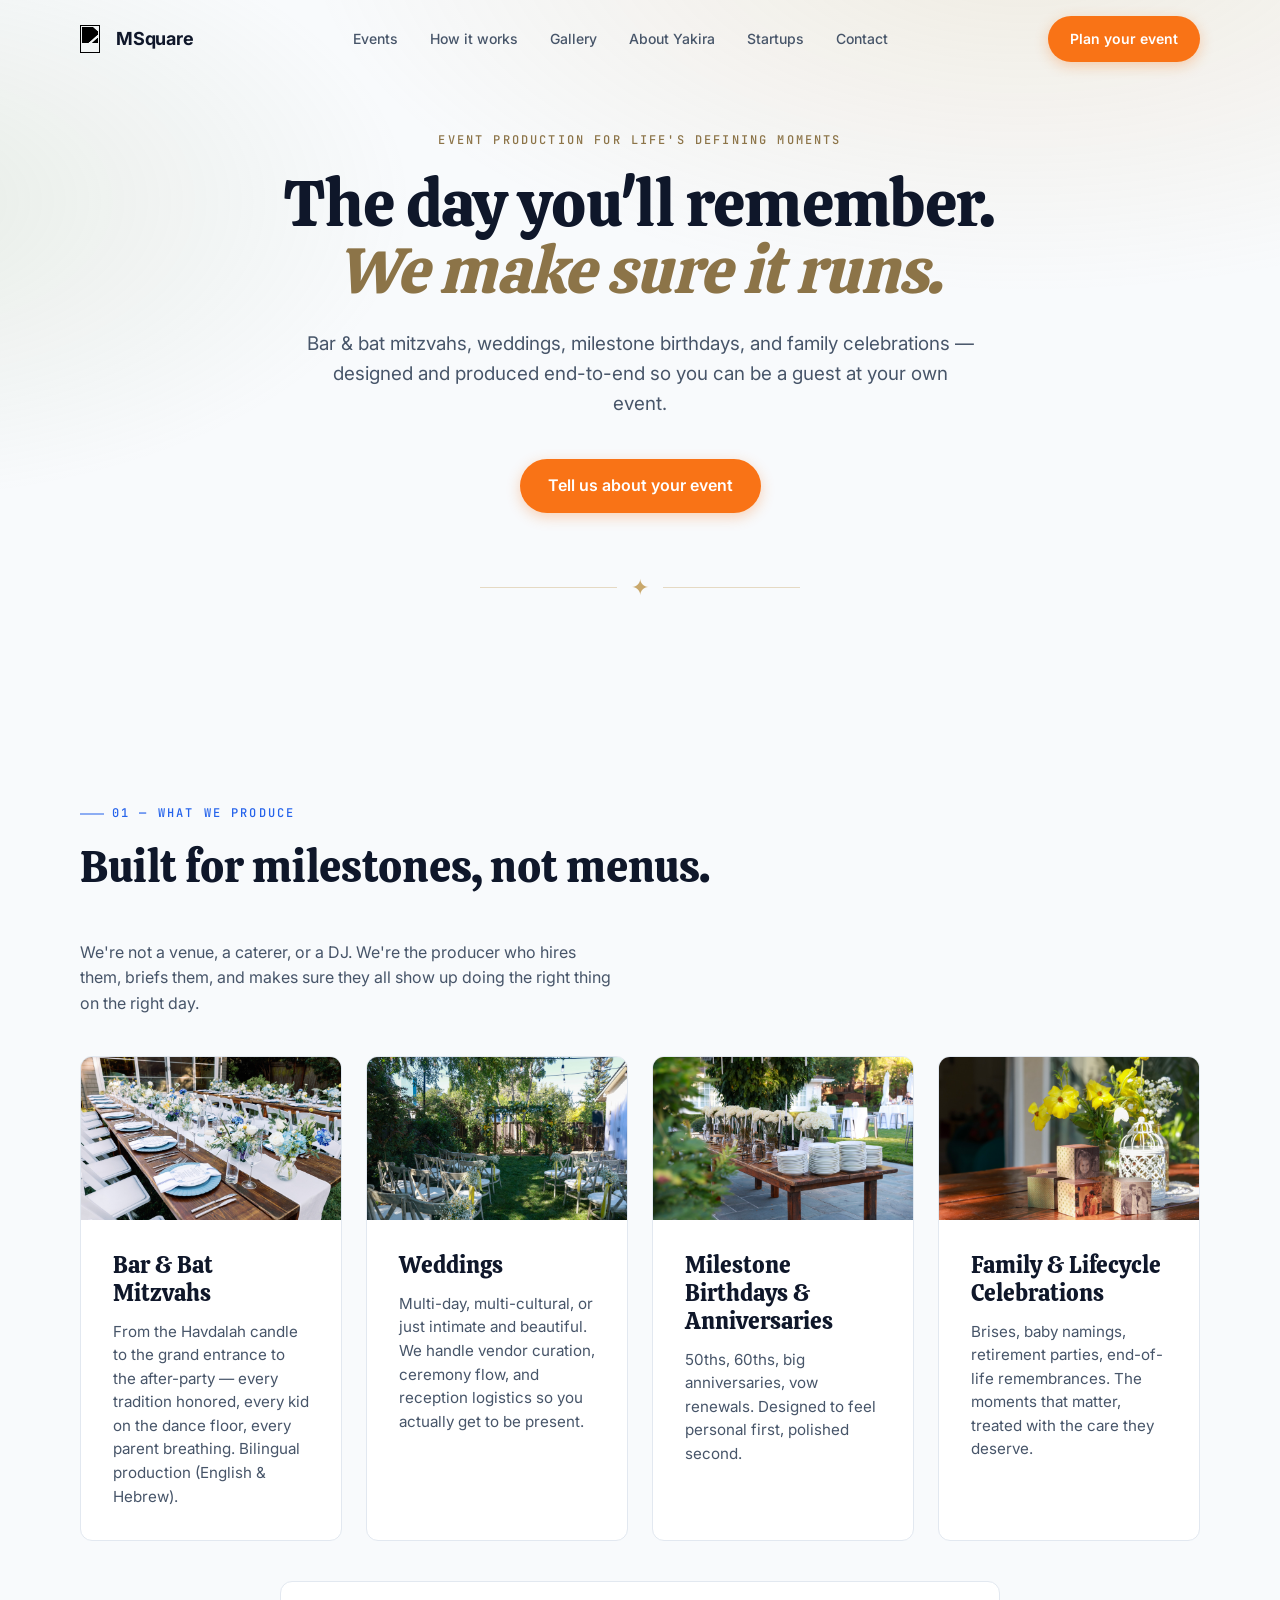
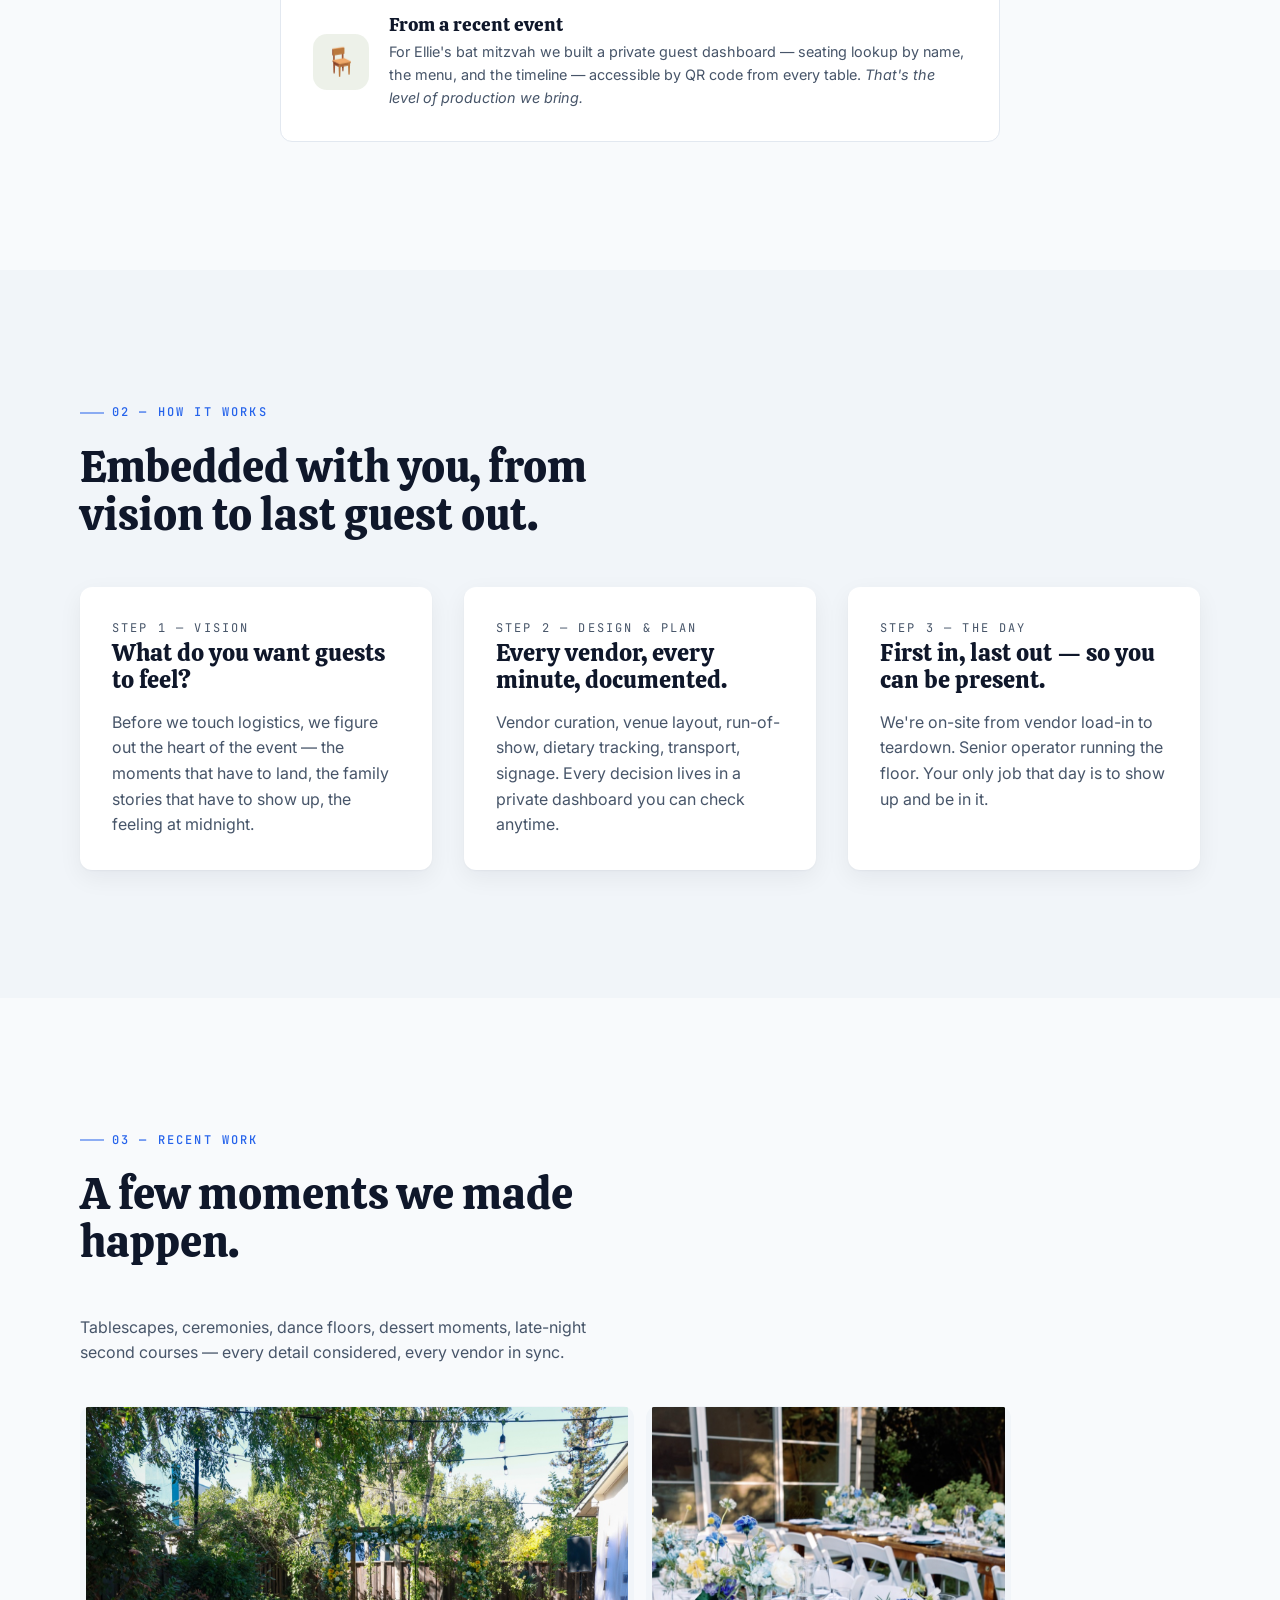
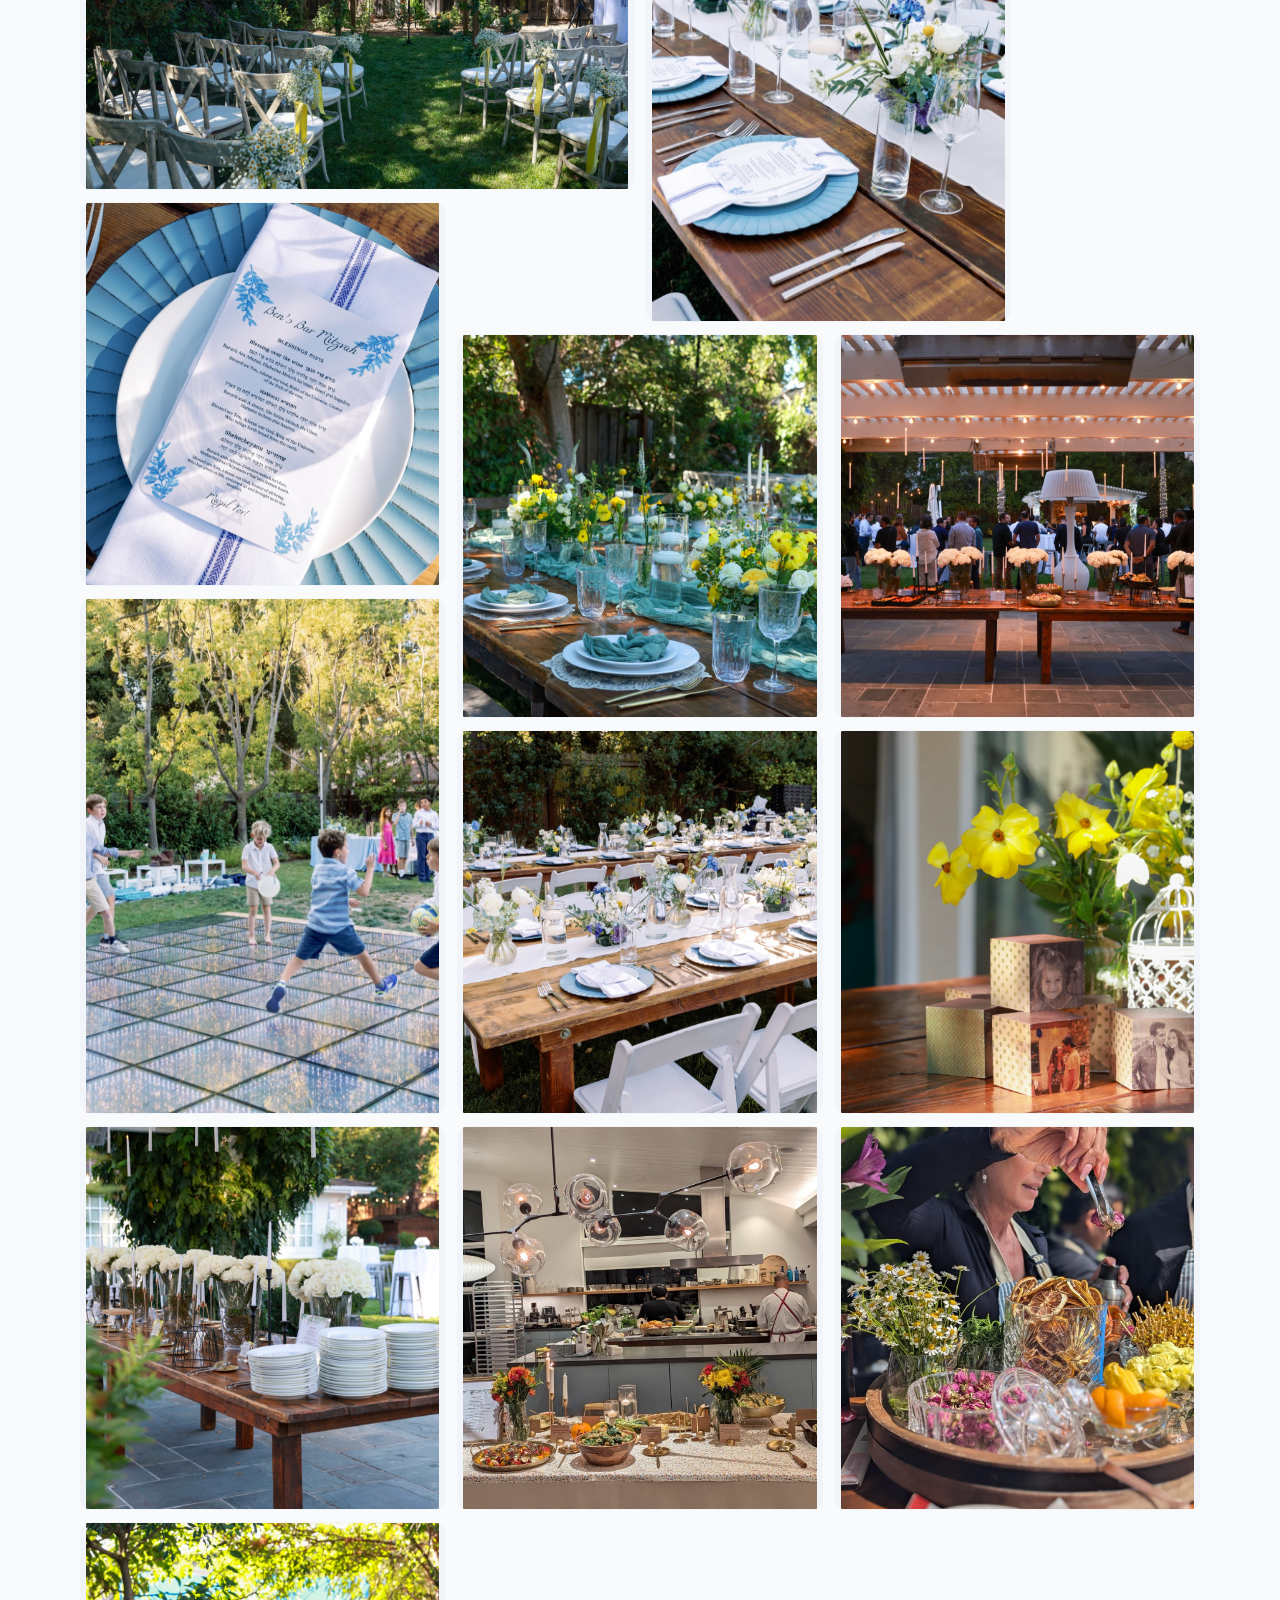
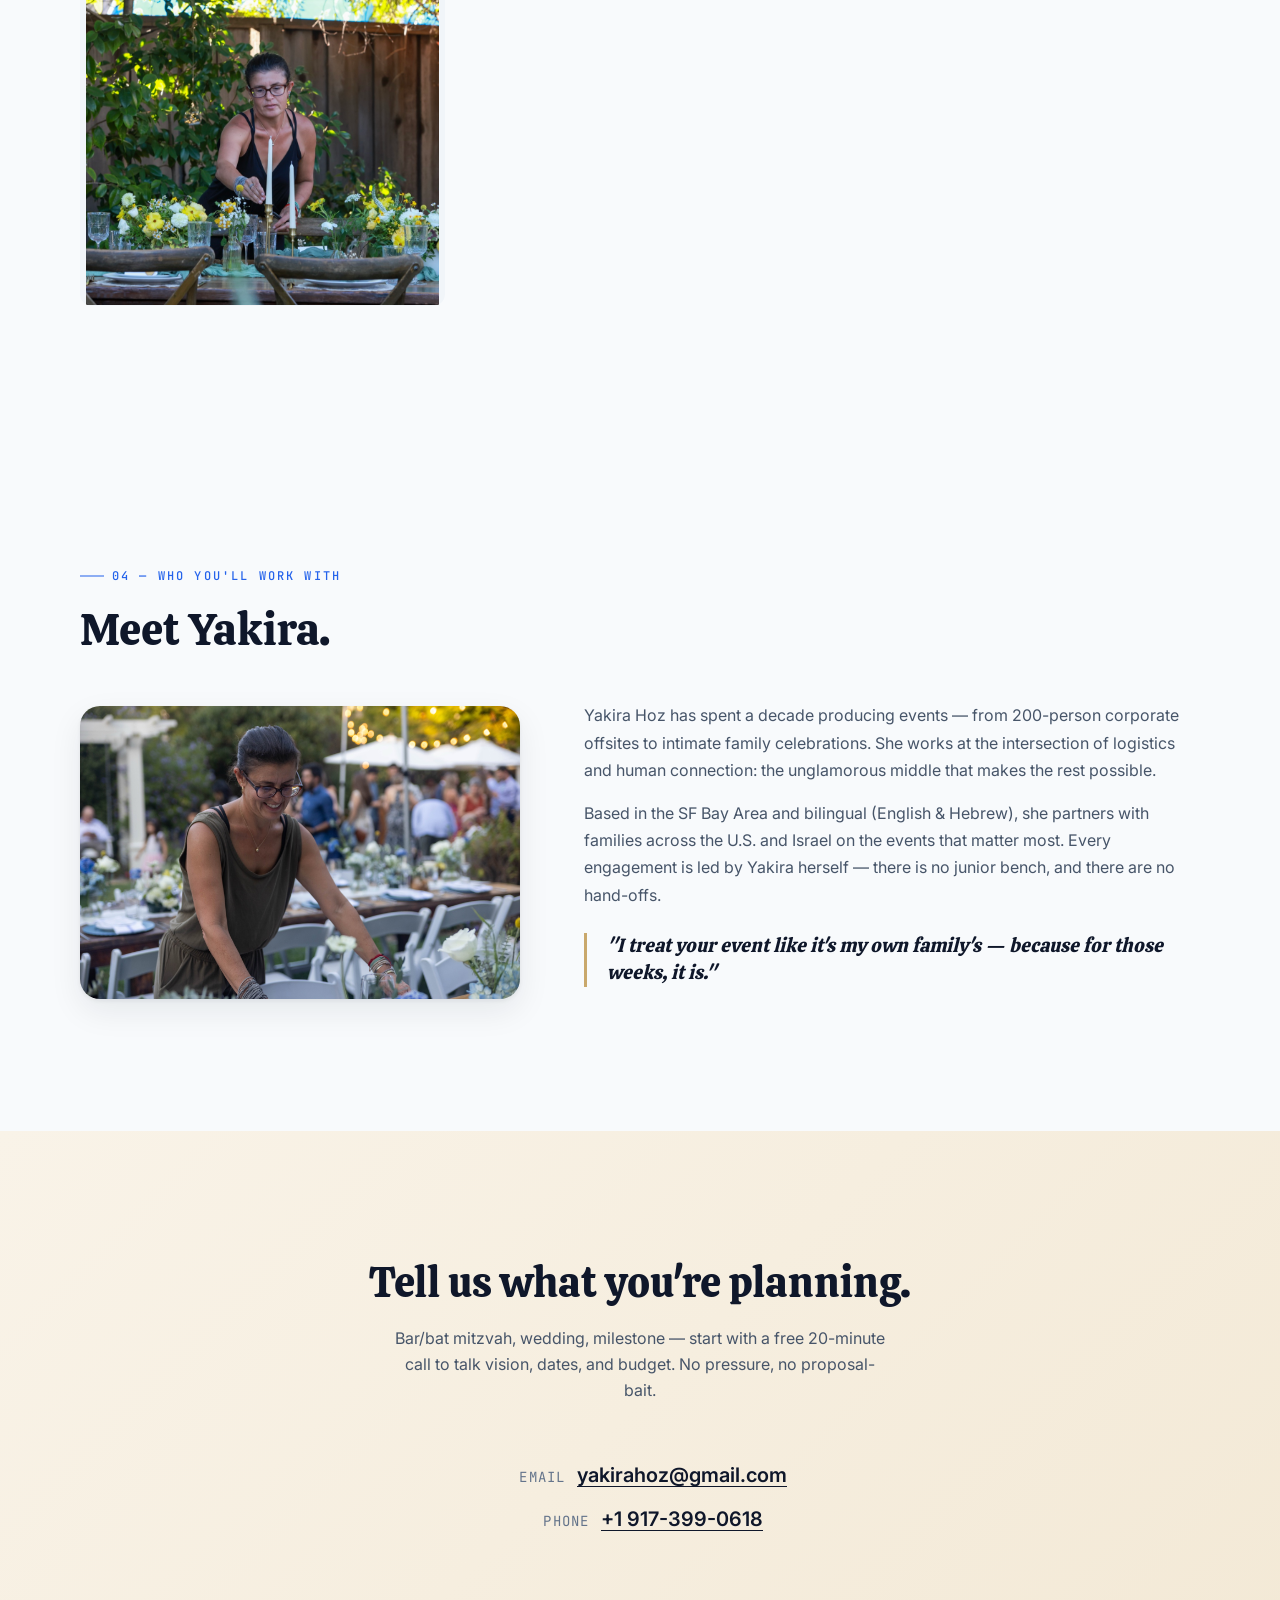
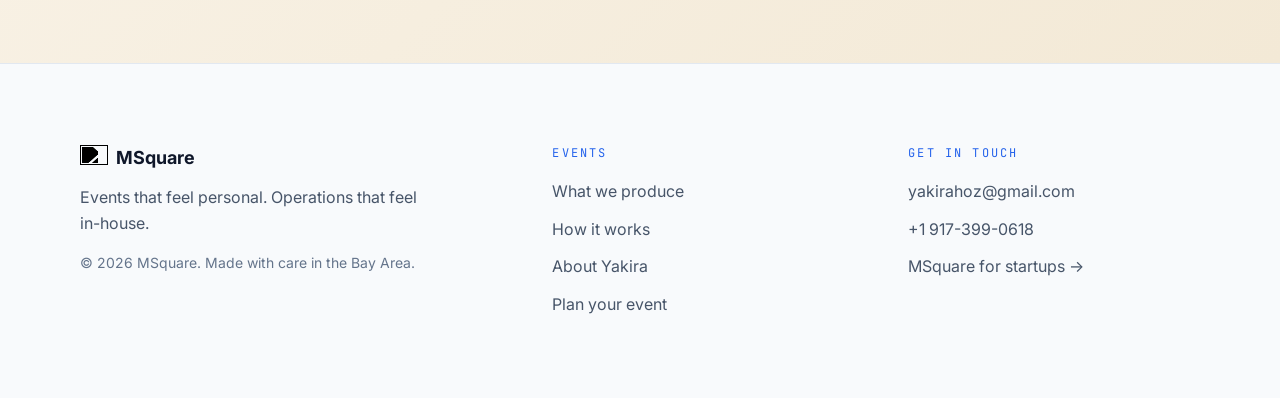
==== events/index.html @ 4fda1d80 "Point Startups nav link to main page root, not #services Both desktop and mobile nav on the events p" ====
<!DOCTYPE html>
<html lang="en">
<head>
  <meta charset="UTF-8" />
  <meta name="viewport" content="width=device-width, initial-scale=1.0" />
  <script>document.documentElement.classList.add('js');</script>
  <meta name="theme-color" content="#F8FAFC" />
  <meta name="color-scheme" content="light" />

  <title>MSquare Events — Bar &amp; Bat Mitzvahs, Weddings, Family Celebrations</title>
  <meta name="description" content="Boutique event production for life's biggest moments — bar &amp; bat mitzvahs, weddings, anniversaries, and family celebrations. Designed and produced end-to-end by Yakira Hoz, SF Bay Area." />

  <!-- Open Graph -->
  <meta property="og:type" content="website" />
  <meta property="og:title" content="MSquare Events — Life's Biggest Moments, Beautifully Produced" />
  <meta property="og:description" content="Bar &amp; bat mitzvahs, weddings, milestones — produced end-to-end so you can be a guest at your own event." />
  <meta property="og:image" content="../images/og-image.png" />
  <meta property="og:url" content="https://m2square.site/events" />
  <meta name="twitter:card" content="summary_large_image" />

  <link rel="icon" type="image/png" href="../images/m2square-logo.png" />
  <link rel="apple-touch-icon" href="../images/m2square-logo.png" />

  <link rel="preload" as="image" href="../images/m2square-logo.png" />
  <link rel="preconnect" href="https://fonts.googleapis.com" />
  <link rel="preconnect" href="https://fonts.gstatic.com" crossorigin />
  <link rel="stylesheet"
        href="https://fonts.googleapis.com/css2?family=Calistoga&family=Inter:wght@400;500;600;700&family=JetBrains+Mono:wght@500&display=swap" />

  <link rel="stylesheet" href="../styles.css" />

  <!-- Events-page-specific styles. Designed to layer on top of styles.css tokens. -->
  <style>
    /* Soft, warm accent for the events page — pulls a blush/gold feeling from the
       dashboards we build for clients, while staying inside the MSquare token system. */
    :root {
      --events-warm: #C9A86C;       /* gold */
      --events-warm-deep: #8c7448;
      --events-blush: #FDF5F5;
      --events-sage: #9CAF88;
    }

    /* Hero override — softer, more editorial feel for the events page. */
    .events-hero {
      position: relative;
      padding: clamp(80px, 14vh, 140px) 0 clamp(48px, 8vh, 80px);
      overflow: hidden;
      background:
        radial-gradient(1200px 600px at 80% -10%, rgba(201,168,108,0.18), transparent 60%),
        radial-gradient(900px 500px at -10% 30%, rgba(156,175,136,0.18), transparent 60%),
        var(--color-bg);
    }

    .events-hero-inner {
      max-width: var(--container-max);
      margin: 0 auto;
      padding: 0 var(--container-pad);
      text-align: center;
    }

    .events-hero .eyebrow {
      color: var(--events-warm-deep);
      padding-left: 0;
    }
    .events-hero .eyebrow::before { display: none; }

    .events-hero h1 {
      font-family: var(--font-display);
      font-weight: 400;
      font-size: clamp(2.25rem, 6vw, 4rem);
      line-height: 1.05;
      letter-spacing: -0.01em;
      max-width: 18ch;
      margin: 0 auto var(--space-6);
    }

    .events-hero h1 em {
      font-style: italic;
      color: var(--events-warm-deep);
    }

    .events-hero p.lead {
      font-size: clamp(1rem, 1.6vw, 1.18rem);
      line-height: 1.6;
      color: var(--color-ink-muted);
      max-width: 56ch;
      margin: 0 auto var(--space-8);
    }

    .events-hero .hero-ctas {
      justify-content: center;
    }

    /* Subtle floral divider accents, drawn with CSS so they degrade gracefully */
    .events-divider {
      display: flex;
      align-items: center;
      justify-content: center;
      gap: 14px;
      margin: var(--space-10) auto 0;
      color: var(--events-warm);
      max-width: 320px;
    }
    .events-divider::before,
    .events-divider::after {
      content: '';
      flex: 1;
      height: 1px;
      background: currentColor;
      opacity: 0.4;
    }
    .events-divider span {
      font-family: var(--font-display);
      font-size: 1.4rem;
      line-height: 1;
    }

    /* Event types grid */
    .event-types {
      display: grid;
      grid-template-columns: repeat(auto-fit, minmax(240px, 1fr));
      gap: var(--space-6);
      margin-top: var(--space-8);
    }

    .event-type-card {
      background: var(--color-surface);
      border: 1px solid var(--color-line);
      border-radius: var(--radius-3);
      overflow: hidden;
      display: flex;
      flex-direction: column;
      transition: transform var(--t-med) var(--ease-out),
                  box-shadow var(--t-med) var(--ease-out),
                  border-color var(--t-med) var(--ease-out);
    }

    .event-type-card:hover {
      transform: translateY(-4px);
      box-shadow: var(--shadow-md);
      border-color: var(--events-warm);
    }

    .event-type-card .card-img {
      aspect-ratio: 16 / 10;
      overflow: hidden;
      background: var(--color-surface-alt);
    }
    .event-type-card .card-img img {
      width: 100%;
      height: 100%;
      object-fit: cover;
      display: block;
      transition: transform 700ms var(--ease-out);
    }
    .event-type-card:hover .card-img img {
      transform: scale(1.04);
    }
    .event-type-card .card-body {
      padding: var(--space-7);
      flex: 1;
      display: flex;
      flex-direction: column;
    }

    .event-type-icon {
      width: 48px;
      height: 48px;
      border-radius: 12px;
      background: rgba(201,168,108,0.12);
      color: var(--events-warm-deep);
      display: inline-flex;
      align-items: center;
      justify-content: center;
      font-size: 1.6rem;
      margin-bottom: var(--space-5);
    }

    .event-type-card h3 {
      font-family: var(--font-display);
      font-weight: 400;
      font-size: 1.45rem;
      line-height: 1.2;
      margin-bottom: var(--space-3);
    }

    .event-type-card p {
      font-size: 0.95rem;
      line-height: 1.55;
      color: var(--color-ink-muted);
      margin: 0;
    }

    /* Approach — 3 steps */
    .events-approach {
      background: var(--color-surface-alt);
    }

    .approach-grid {
      display: grid;
      grid-template-columns: repeat(auto-fit, minmax(260px, 1fr));
      gap: var(--space-7);
      margin-top: var(--space-8);
      counter-reset: step;
    }

    .approach-step {
      background: var(--color-surface);
      border-radius: var(--radius-3);
      padding: var(--space-7);
      box-shadow: var(--shadow-sm);
      position: relative;
    }

    .approach-step-num {
      counter-increment: step;
      font-family: var(--font-mono);
      font-size: 0.75rem;
      letter-spacing: 0.18em;
      text-transform: uppercase;
      color: var(--events-warm-deep);
      margin-bottom: var(--space-3);
    }
    .approach-step-num::before {
      content: 'Step ' counter(step) ' — ';
    }

    .approach-step h3 {
      font-family: var(--font-display);
      font-weight: 400;
      font-size: 1.5rem;
      margin-bottom: var(--space-4);
    }

    .approach-step p {
      color: var(--color-ink-muted);
      line-height: 1.6;
      margin: 0;
    }

    /* About — brief, image + body */
    .events-about-layout {
      display: grid;
      grid-template-columns: minmax(0, 1fr) minmax(0, 1.4fr);
      gap: var(--space-10);
      align-items: center;
      margin-top: var(--space-8);
    }

    .events-about-portrait img {
      width: 100%;
      border-radius: var(--radius-4);
      box-shadow: var(--shadow-md);
    }

    .events-about-body p { font-size: 1rem; line-height: 1.7; }

    .events-about-body .quote {
      margin-top: var(--space-6);
      padding-left: var(--space-5);
      border-left: 3px solid var(--events-warm);
      font-family: var(--font-display);
      font-size: 1.2rem;
      line-height: 1.4;
      color: var(--color-ink);
      font-style: italic;
    }

    @media (max-width: 760px) {
      .events-about-layout { grid-template-columns: 1fr; gap: var(--space-7); }
    }

    /* Final CTA band */
    .events-cta {
      background: linear-gradient(135deg, #f9f3e8 0%, #f3e9d6 100%);
      text-align: center;
    }

    .events-cta h2 {
      font-family: var(--font-display);
      font-weight: 400;
      font-size: clamp(1.8rem, 4vw, 2.6rem);
      max-width: 22ch;
      margin: 0 auto var(--space-5);
    }

    .events-cta p {
      max-width: 50ch;
      margin: 0 auto var(--space-7);
      color: var(--color-ink-muted);
    }

    .events-cta .events-cta-actions {
      display: inline-flex;
      flex-wrap: wrap;
      gap: var(--space-4);
      justify-content: center;
    }

    .events-cta .events-contact-line {
      margin-top: var(--space-7);
      font-size: 0.9rem;
      color: var(--color-ink-subtle);
    }
    .events-cta .events-contact-line a {
      color: var(--events-warm-deep);
      font-weight: 500;
    }

    /* "From a recent event" callout — links back to a live dashboard if you want */
    .recent-event {
      background: var(--color-surface);
      border: 1px solid var(--color-line);
      border-radius: var(--radius-3);
      padding: var(--space-7);
      max-width: 720px;
      margin: var(--space-8) auto 0;
      display: grid;
      grid-template-columns: auto 1fr;
      gap: var(--space-5);
      align-items: center;
    }

    .recent-event .icon {
      width: 56px;
      height: 56px;
      border-radius: 14px;
      background: rgba(156,175,136,0.18);
      color: #5a7248;
      display: flex;
      align-items: center;
      justify-content: center;
      font-size: 1.7rem;
    }

    .recent-event h4 {
      font-family: var(--font-display);
      font-weight: 400;
      font-size: 1.2rem;
      margin: 0 0 4px;
    }

    .recent-event p {
      margin: 0;
      font-size: 0.9rem;
      color: var(--color-ink-muted);
    }

    @media (max-width: 480px) {
      .recent-event { grid-template-columns: 1fr; text-align: center; }
      .recent-event .icon { margin: 0 auto; }
    }

    /* ============ Gallery ============ */
    .events-gallery-section {
      background: var(--color-bg);
    }

    .gallery-grid {
      margin-top: var(--space-8);
      display: grid;
      grid-template-columns: repeat(12, 1fr);
      grid-auto-rows: 120px;
      gap: var(--space-3);
    }

    .gallery-item {
      position: relative;
      overflow: hidden;
      border-radius: var(--radius-3);
      background: var(--color-surface-alt);
      cursor: zoom-in;
    }
    .gallery-item img {
      width: 100%;
      height: 100%;
      object-fit: cover;
      display: block;
      transition: transform 800ms var(--ease-out), filter 400ms var(--ease-out);
    }
    .gallery-item:hover img {
      transform: scale(1.05);
    }
    .gallery-item::after {
      content: attr(data-caption);
      position: absolute;
      left: 0; right: 0; bottom: 0;
      padding: 16px 18px;
      font-family: var(--font-mono);
      font-size: 0.7rem;
      letter-spacing: 0.14em;
      text-transform: uppercase;
      color: #fff;
      background: linear-gradient(180deg, transparent 0%, rgba(15,23,42,0.6) 100%);
      opacity: 0;
      transition: opacity 250ms var(--ease-out);
      pointer-events: none;
    }
    .gallery-item:hover::after,
    .gallery-item:focus-visible::after {
      opacity: 1;
    }

    /* Asymmetric 12-col grid spans for editorial feel */
    .gallery-item[data-span="wide"]   { grid-column: span 6; grid-row: span 3; }
    .gallery-item[data-span="tall"]   { grid-column: span 4; grid-row: span 4; }
    .gallery-item[data-span="square"] { grid-column: span 4; grid-row: span 3; }
    .gallery-item[data-span="small"]  { grid-column: span 3; grid-row: span 2; }

    @media (max-width: 900px) {
      .gallery-grid {
        grid-template-columns: repeat(6, 1fr);
        grid-auto-rows: 100px;
      }
      .gallery-item[data-span="wide"]   { grid-column: span 6; grid-row: span 3; }
      .gallery-item[data-span="tall"]   { grid-column: span 3; grid-row: span 4; }
      .gallery-item[data-span="square"] { grid-column: span 3; grid-row: span 3; }
      .gallery-item[data-span="small"]  { grid-column: span 3; grid-row: span 2; }
    }
    @media (max-width: 520px) {
      .gallery-grid {
        grid-template-columns: 1fr;
        grid-auto-rows: 200px;
      }
      .gallery-item,
      .gallery-item[data-span] { grid-column: 1 / -1; grid-row: span 1; }
    }

    /* ============ Lightbox ============ */
    .lightbox {
      position: fixed;
      inset: 0;
      background: rgba(15, 23, 42, 0.92);
      display: none;
      align-items: center;
      justify-content: center;
      z-index: 9999;
      padding: 24px;
      opacity: 0;
      transition: opacity 220ms var(--ease-out);
    }
    .lightbox[data-open="true"] {
      display: flex;
      opacity: 1;
    }
    .lightbox img {
      max-width: 92vw;
      max-height: 86vh;
      border-radius: var(--radius-3);
      box-shadow: 0 24px 60px rgba(0,0,0,0.5);
    }
    .lightbox-caption {
      position: absolute;
      bottom: 24px;
      left: 50%;
      transform: translateX(-50%);
      color: #fff;
      font-family: var(--font-mono);
      font-size: 0.78rem;
      letter-spacing: 0.18em;
      text-transform: uppercase;
      opacity: 0.85;
    }
    .lightbox-close,
    .lightbox-prev,
    .lightbox-next {
      position: absolute;
      background: rgba(255,255,255,0.08);
      border: 1px solid rgba(255,255,255,0.2);
      color: #fff;
      width: 44px;
      height: 44px;
      border-radius: 999px;
      display: grid;
      place-items: center;
      cursor: pointer;
      font-size: 1.2rem;
      backdrop-filter: blur(10px);
      transition: background 200ms var(--ease-out);
    }
    .lightbox-close:hover,
    .lightbox-prev:hover,
    .lightbox-next:hover {
      background: rgba(255,255,255,0.18);
    }
    .lightbox-close { top: 24px; right: 24px; }
    .lightbox-prev  { top: 50%; left: 24px; transform: translateY(-50%); }
    .lightbox-next  { top: 50%; right: 24px; transform: translateY(-50%); }
  </style>

  <!-- JSON-LD: Service schema for SEO -->
  <script type="application/ld+json">
  {
    "@context": "https://schema.org",
    "@type": "Service",
    "serviceType": "Event Production",
    "provider": {
      "@type": "Organization",
      "name": "MSquare",
      "url": "https://m2square.site/"
    },
    "areaServed": ["US"],
    "audience": "Families, couples, and hosts of milestone events",
    "description": "Boutique event production for bar & bat mitzvahs, weddings, milestone birthdays, and family celebrations."
  }
  </script>
</head>
<body>
  <a href="#main" class="skip-link">Skip to content</a>

  <!-- ============ NAV ============ -->
  <header class="site-header" data-state="top">
    <nav class="nav" aria-label="Primary">
      <a href="../" class="nav-logo" aria-label="MSquare home">
        <img src="../images/m2square-logo.png" alt="" width="28" height="28" class="nav-logo-img" aria-hidden="true" />
        <span class="nav-wordmark">MSquare</span>
      </a>

      <ul class="nav-links" id="primary-nav">
        <li><a href="#event-types">Events</a></li>
        <li><a href="#approach">How it works</a></li>
        <li><a href="#gallery">Gallery</a></li>
        <li><a href="#about">About Yakira</a></li>
        <li><a href="../">Startups</a></li>
        <li><a href="#contact">Contact</a></li>
      </ul>

      <a href="#contact" class="btn btn-primary nav-cta" data-magnetic>
        Plan your event
      </a>

      <button
        class="nav-toggle"
        type="button"
        aria-expanded="false"
        aria-controls="mobile-nav"
        aria-label="Open menu"
      >
        <span class="nav-toggle-bar"></span>
        <span class="nav-toggle-bar"></span>
        <span class="nav-toggle-bar"></span>
      </button>
    </nav>
  </header>

  <div class="mobile-nav" id="mobile-nav" role="dialog" aria-modal="true" aria-label="Site navigation" hidden>
    <ul class="mobile-nav-links">
      <li><a href="#event-types">Events</a></li>
      <li><a href="#approach">How it works</a></li>
      <li><a href="#about">About Yakira</a></li>
      <li><a href="../">Startups</a></li>
      <li><a href="#contact">Contact</a></li>
    </ul>
    <a href="#contact" class="btn btn-primary btn-large mobile-nav-cta">Plan your event</a>
    <a href="mailto:yakirahoz@gmail.com" class="mobile-nav-email">yakirahoz@gmail.com</a>
  </div>

  <main id="main">
    <!-- ============ HERO ============ -->
    <section class="events-hero" aria-labelledby="events-hero-title">
      <div class="events-hero-inner">
        <p class="eyebrow">EVENT PRODUCTION FOR LIFE'S DEFINING MOMENTS</p>

        <h1 id="events-hero-title">
          The day you'll remember.<br>
          <em>We make sure it runs.</em>
        </h1>

        <p class="lead">
          Bar &amp; bat mitzvahs, weddings, milestone birthdays, and family celebrations —
          designed and produced end-to-end so you can be a guest at your own event.
        </p>

        <div class="hero-ctas">
          <a href="#contact" class="btn btn-primary btn-large" data-magnetic>
            Tell us about your event
          </a>
        </div>

        <div class="events-divider" aria-hidden="true">
          <span>✦</span>
        </div>
      </div>
    </section>

    <!-- ============ EVENT TYPES ============ -->
    <section id="event-types" class="section" aria-labelledby="event-types-title">
      <div class="container">
        <p class="eyebrow">01 — WHAT WE PRODUCE</p>
        <h2 id="event-types-title" class="section-title display">
          Built for milestones, not menus.
        </h2>
        <p style="max-width:54ch; color:var(--color-ink-muted); line-height:1.6;">
          We're not a venue, a caterer, or a DJ. We're the producer who hires them,
          briefs them, and makes sure they all show up doing the right thing on the
          right day.
        </p>

        <div class="event-types">
          <article class="event-type-card">
            <div class="card-img">
              <img src="../images/gallery/mitzvah-tablescape-blue.jpg"
                   alt="Long bar mitzvah dinner table with blue and yellow florals, blue runner, and gold flatware"
                   loading="lazy" width="800" height="500" />
            </div>
            <div class="card-body">
              <h3>Bar &amp; Bat Mitzvahs</h3>
              <p>
                From the Havdalah candle to the grand entrance to the after-party — every
                tradition honored, every kid on the dance floor, every parent breathing.
                Bilingual production (English &amp; Hebrew).
              </p>
            </div>
          </article>

          <article class="event-type-card">
            <div class="card-img">
              <img src="../images/gallery/wedding-ceremony-arch.jpg"
                   alt="Backyard wedding ceremony with floral arch and chairs lined with baby's breath"
                   loading="lazy" width="800" height="500" />
            </div>
            <div class="card-body">
              <h3>Weddings</h3>
              <p>
                Multi-day, multi-cultural, or just intimate and beautiful. We handle
                vendor curation, ceremony flow, and reception logistics so you actually
                get to be present.
              </p>
            </div>
          </article>

          <article class="event-type-card">
            <div class="card-img">
              <img src="../images/gallery/private-dinner-florals.jpg"
                   alt="Private dinner setup with white florals and stacked plates on a long wooden table"
                   loading="lazy" width="800" height="500" />
            </div>
            <div class="card-body">
              <h3>Milestone Birthdays &amp; Anniversaries</h3>
              <p>
                50ths, 60ths, big anniversaries, vow renewals. Designed to feel personal
                first, polished second.
              </p>
            </div>
          </article>

          <article class="event-type-card">
            <div class="card-img">
              <img src="../images/gallery/private-photo-cubes.jpg"
                   alt="Family photo cubes and a small white birdcage on a wood table with yellow flowers"
                   loading="lazy" width="800" height="500" />
            </div>
            <div class="card-body">
              <h3>Family &amp; Lifecycle Celebrations</h3>
              <p>
                Brises, baby namings, retirement parties, end-of-life remembrances. The
                moments that matter, treated with the care they deserve.
              </p>
            </div>
          </article>
        </div>

        <!-- Recent event proof -->
        <div class="recent-event">
          <div class="icon" aria-hidden="true">🪑</div>
          <div>
            <h4>From a recent event</h4>
            <p>
              For Ellie's bat mitzvah we built a private guest dashboard — seating
              lookup by name, the menu, and the timeline — accessible by QR code from
              every table. <em>That's the level of production we bring.</em>
            </p>
          </div>
        </div>
      </div>
    </section>

    <!-- ============ APPROACH ============ -->
    <section id="approach" class="section events-approach" aria-labelledby="events-approach-title">
      <div class="container">
        <p class="eyebrow">02 — HOW IT WORKS</p>
        <h2 id="events-approach-title" class="section-title display">
          Embedded with you, from vision to last guest out.
        </h2>

        <div class="approach-grid">
          <article class="approach-step">
            <p class="approach-step-num">Vision</p>
            <h3>What do you want guests to feel?</h3>
            <p>
              Before we touch logistics, we figure out the heart of the event — the
              moments that have to land, the family stories that have to show up, the
              feeling at midnight.
            </p>
          </article>

          <article class="approach-step">
            <p class="approach-step-num">Design &amp; Plan</p>
            <h3>Every vendor, every minute, documented.</h3>
            <p>
              Vendor curation, venue layout, run-of-show, dietary tracking, transport,
              signage. Every decision lives in a private dashboard you can check anytime.
            </p>
          </article>

          <article class="approach-step">
            <p class="approach-step-num">The Day</p>
            <h3>First in, last out — so you can be present.</h3>
            <p>
              We're on-site from vendor load-in to teardown. Senior operator running the
              floor. Your only job that day is to show up and be in it.
            </p>
          </article>
        </div>
      </div>
    </section>

    <!-- ============ GALLERY ============ -->
    <section id="gallery" class="section events-gallery-section" aria-labelledby="events-gallery-title">
      <div class="container">
        <p class="eyebrow">03 — RECENT WORK</p>
        <h2 id="events-gallery-title" class="section-title display">
          A few moments we made happen.
        </h2>
        <p style="max-width:54ch; color:var(--color-ink-muted); line-height:1.6;">
          Tablescapes, ceremonies, dance floors, dessert moments, late-night second
          courses — every detail considered, every vendor in sync.
        </p>

        <div class="gallery-grid" role="list">
          <button class="gallery-item" role="listitem" data-span="wide" data-caption="Backyard wedding ceremony" type="button">
            <img src="../images/gallery/wedding-ceremony-arch.jpg"
                 alt="Backyard wedding ceremony with a floral arch and rows of cross-back chairs decorated with baby's breath"
                 loading="lazy" width="1600" height="1067" />
          </button>
          <button class="gallery-item" role="listitem" data-span="tall" data-caption="Bar mitzvah dinner — blues &amp; yellows" type="button">
            <img src="../images/gallery/mitzvah-tablescape-blue.jpg"
                 alt="Bar mitzvah dinner tablescape with blue and yellow florals, blue chargers, and gold flatware"
                 loading="lazy" width="1600" height="1067" />
          </button>
          <button class="gallery-item" role="listitem" data-span="square" data-caption="Personalized blessing card" type="button">
            <img src="../images/gallery/mitzvah-blessing-card.jpg"
                 alt="Custom Hebrew and English bar mitzvah blessing card on a blue plate with two forks"
                 loading="lazy" width="1600" height="1067" />
          </button>
          <button class="gallery-item" role="listitem" data-span="square" data-caption="Outdoor wedding tablescape" type="button">
            <img src="../images/gallery/wedding-tablescape-blue.jpg"
                 alt="Long outdoor table set with blue, yellow, and white florals and sage chiffon runner"
                 loading="lazy" width="1600" height="1067" />
          </button>
          <button class="gallery-item" role="listitem" data-span="square" data-caption="Cocktails &amp; string lights" type="button">
            <img src="../images/gallery/corporate-cocktail-evening.jpg"
                 alt="Outdoor evening cocktail event with string lights, wood tables, and white floral arrangements"
                 loading="lazy" width="1600" height="1067" />
          </button>
          <button class="gallery-item" role="listitem" data-span="tall" data-caption="Kids on the dance floor" type="button">
            <img src="../images/gallery/mitzvah-dance-floor.jpg"
                 alt="Children playing with a soccer ball on a mirrored dance floor at a bat mitzvah"
                 loading="lazy" width="1600" height="1067" />
          </button>
          <button class="gallery-item" role="listitem" data-span="square" data-caption="Bar mitzvah dinner setup" type="button">
            <img src="../images/gallery/mitzvah-dinner-wide.jpg"
                 alt="Wide view of long bar mitzvah dinner tables with blue and white florals and white folding chairs"
                 loading="lazy" width="1600" height="1067" />
          </button>
          <button class="gallery-item" role="listitem" data-span="square" data-caption="Personal photo cubes" type="button">
            <img src="../images/gallery/private-photo-cubes.jpg"
                 alt="Family photo cubes and a small white birdcage on a wood table with yellow flowers"
                 loading="lazy" width="1600" height="1067" />
          </button>
          <button class="gallery-item" role="listitem" data-span="square" data-caption="Backyard dinner setup" type="button">
            <img src="../images/gallery/private-dinner-florals.jpg"
                 alt="Private dinner setup with white florals and stacked plates on a long wooden table"
                 loading="lazy" width="1600" height="1067" />
          </button>
          <button class="gallery-item" role="listitem" data-span="square" data-caption="Chef-led dinner party" type="button">
            <img src="../images/gallery/private-chef-dinner.jpg"
                 alt="Indoor dinner party with chefs working in an open kitchen and a buffet of family-style dishes"
                 loading="lazy" width="1600" height="1067" />
          </button>
          <button class="gallery-item" role="listitem" data-span="square" data-caption="Cocktail station detail" type="button">
            <img src="../images/gallery/private-cocktail-station.jpg"
                 alt="Crystal cocktail station with dried roses, daisies, and a metal shaker mid-pour"
                 loading="lazy" width="1600" height="1067" />
          </button>
          <button class="gallery-item" role="listitem" data-span="square" data-caption="Yakira at the table" type="button">
            <img src="../images/gallery/yakira-setup.jpg"
                 alt="Yakira lighting candles at an outdoor dinner setup with yellow florals"
                 loading="lazy" width="1600" height="1067" />
          </button>
        </div>
      </div>
    </section>

    <!-- ============ ABOUT ============ -->
    <section id="about" class="section about" aria-labelledby="events-about-title">
      <div class="container">
        <p class="eyebrow">04 — WHO YOU'LL WORK WITH</p>
        <h2 id="events-about-title" class="section-title display">Meet Yakira.</h2>

        <div class="events-about-layout">
          <div class="events-about-portrait">
            <img
              src="../images/gallery/yakira-portrait.jpg"
              alt="Yakira smiling while setting an outdoor dinner table at dusk"
              loading="lazy"
              width="1600" height="1067"
            />
          </div>

          <div class="events-about-body">
            <p>
              Yakira Hoz has spent a decade producing events — from 200-person corporate
              offsites to intimate family celebrations. She works at the intersection of
              logistics and human connection: the unglamorous middle that makes the rest
              possible.
            </p>
            <p>
              Based in the SF Bay Area and bilingual (English &amp; Hebrew), she partners
              with families across the U.S. and Israel on the events that matter most.
              Every engagement is led by Yakira herself — there is no junior bench, and
              there are no hand-offs.
            </p>

            <p class="quote">
              "I treat your event like it's my own family's — because for those weeks, it is."
            </p>
          </div>
        </div>
      </div>
    </section>

    <!-- ============ Lightbox (gallery) ============ -->
    <div class="lightbox" id="gallery-lightbox" role="dialog" aria-modal="true" aria-label="Image preview">
      <button class="lightbox-close" type="button" aria-label="Close preview">×</button>
      <button class="lightbox-prev" type="button" aria-label="Previous image">‹</button>
      <button class="lightbox-next" type="button" aria-label="Next image">›</button>
      <img alt="" />
      <div class="lightbox-caption" aria-live="polite"></div>
    </div>

    <!-- ============ FINAL CTA ============ -->
    <section id="contact" class="section events-cta" aria-labelledby="events-cta-title">
      <div class="container">
        <h2 id="events-cta-title">
          Tell us what you're planning.
        </h2>
        <p>
          Bar/bat mitzvah, wedding, milestone — start with a free 20-minute call to
          talk vision, dates, and budget. No pressure, no proposal-bait.
        </p>

        <ul class="events-contact-list">
          <li>
            <span class="events-contact-label">Email</span>
            <a href="mailto:yakirahoz@gmail.com?subject=Event%20inquiry">yakirahoz@gmail.com</a>
          </li>
          <li>
            <span class="events-contact-label">Phone</span>
            <a href="tel:+19173990618">+1 917-399-0618</a>
          </li>
        </ul>
      </div>
    </section>
  </main>

  <!-- ============ FOOTER ============ -->
  <footer class="site-footer">
    <div class="container footer-inner">
      <div class="footer-col footer-brand">
        <a href="../" class="footer-logo">
          <img src="../images/m2square-logo.png" alt="" width="28" height="28" aria-hidden="true" />
          <span>MSquare</span>
        </a>
        <p class="footer-tag">Events that feel personal. Operations that feel in-house.</p>
        <p class="footer-meta">© <span id="year">2026</span> MSquare. Made with care in the Bay Area.</p>
      </div>

      <div class="footer-col">
        <p class="footer-heading">Events</p>
        <ul class="footer-links">
          <li><a href="#event-types">What we produce</a></li>
          <li><a href="#approach">How it works</a></li>
          <li><a href="#about">About Yakira</a></li>
          <li><a href="#contact">Plan your event</a></li>
        </ul>
      </div>

      <div class="footer-col">
        <p class="footer-heading">Get in touch</p>
        <ul class="footer-links">
          <li><a href="mailto:yakirahoz@gmail.com">yakirahoz@gmail.com</a></li>
          <li><a href="tel:+19173990618">+1 917-399-0618</a></li>
          <li><a href="../">MSquare for startups →</a></li>
        </ul>
      </div>
    </div>
  </footer>

  <script src="../script.js" defer></script>
</body>
</html>
---- styles.css ----
/* =====================================================
   MSquare — styles.css
   1. Tokens   2. Base   3. Components   4. Sections
   5. Utilities   6. Media queries   7. Reduced motion
   ===================================================== */

/* No-JS / pre-JS fallback: ensure reveal-staged content is visible if
   script.js never runs (ad-blocker, slow network, JS disabled). The inline
   <script> in <head> adds the .js class; when present, the opacity:0 defaults
   below kick in and JS handles the reveal. */
html:not(.js) [data-anim="hero-eyebrow"],
html:not(.js) [data-anim="hero-title"],
html:not(.js) [data-anim="hero-sub"],
html:not(.js) [data-anim="hero-ctas"],
html:not(.js) .timeline-step,
html:not(.js) .why-tile,
html:not(.js) .reveal {
  opacity: 1 !important;
  transform: none !important;
}
html:not(.js) .hero-emph .hero-underline path {
  stroke-dashoffset: 0 !important;
}

/* ---------- 1. TOKENS ---------- */
:root {
  /* Color */
  --color-bg: #F8FAFC;
  --color-surface: #FFFFFF;
  --color-surface-alt: #F1F5F9;
  --color-ink: #0F172A;
  --color-ink-muted: #475569;
  --color-ink-subtle: #64748B;
  --color-brand: #2563EB;
  --color-brand-deep: #1E3A8A;
  --color-accent: #F97316;
  --color-accent-soft: #FED7AA;
  --color-accent-text: #FFFFFF;
  --color-line: #E2E8F0;

  /* Spacing — 4pt grid */
  --space-1: 4px;
  --space-2: 8px;
  --space-3: 12px;
  --space-4: 16px;
  --space-5: 20px;
  --space-6: 24px;
  --space-7: 32px;
  --space-8: 40px;
  --space-9: 48px;
  --space-10: 64px;
  --space-11: 80px;
  --space-12: 96px;
  --space-13: 128px;

  /* Radius */
  --radius-1: 4px;
  --radius-2: 8px;
  --radius-3: 12px;
  --radius-4: 20px;
  --radius-pill: 999px;

  /* Shadow */
  --shadow-sm: 0 1px 2px rgba(15, 23, 42, 0.04), 0 8px 24px rgba(15, 23, 42, 0.06);
  --shadow-md: 0 2px 4px rgba(15, 23, 42, 0.06), 0 12px 32px rgba(15, 23, 42, 0.08);
  --shadow-lg: 0 4px 8px rgba(15, 23, 42, 0.08), 0 24px 60px rgba(15, 23, 42, 0.12);

  /* Type */
  --font-display: 'Calistoga', Georgia, 'Times New Roman', serif;
  --font-sans: 'Inter', -apple-system, BlinkMacSystemFont, 'Segoe UI', Roboto, sans-serif;
  --font-mono: 'JetBrains Mono', ui-monospace, SFMono-Regular, Menlo, monospace;

  --fs-75: 0.75rem;
  --fs-87: 0.875rem;
  --fs-100: 1rem;
  --fs-112: 1.125rem;
  --fs-125: 1.25rem;
  --fs-150: 1.5rem;
  --fs-200: 2rem;
  --fs-275: 2.75rem;
  --fs-400: 4rem;

  /* Layout */
  --container-max: 1200px;
  --container-pad: clamp(20px, 4vw, 40px);

  /* Motion */
  --ease-out: cubic-bezier(0.22, 1, 0.36, 1);
  --ease-in: cubic-bezier(0.55, 0, 0.78, 0.36);
  --t-fast: 200ms;
  --t-med: 300ms;
  --t-slow: 600ms;
}

/* Force a light scheme everywhere — keeps native UI (scrollbars, form
   controls) light too, so phones in system dark mode still match
   the design. */
:root { color-scheme: light; }

/* ---------- 2. BASE ---------- */
*, *::before, *::after { box-sizing: border-box; }

html {
  scroll-behavior: smooth;
  -webkit-text-size-adjust: 100%;
}

body {
  margin: 0;
  font-family: var(--font-sans);
  font-size: var(--fs-100);
  line-height: 1.6;
  color: var(--color-ink-muted);
  background: var(--color-bg);
  -webkit-font-smoothing: antialiased;
  text-rendering: optimizeLegibility;
}

img { max-width: 100%; height: auto; display: block; }

a {
  color: var(--color-brand);
  text-decoration: none;
  transition: color var(--t-fast) var(--ease-out);
}
a:hover { color: var(--color-brand-deep); }

h1, h2, h3, h4 {
  color: var(--color-ink);
  margin: 0;
  line-height: 1.15;
  font-weight: 600;
}

p { margin: 0 0 var(--space-4) 0; }
ul, ol { margin: 0; padding: 0; }
li { list-style: none; }

button {
  font-family: inherit;
  font-size: inherit;
  cursor: pointer;
  border: none;
  background: none;
  color: inherit;
}

:focus-visible {
  outline: 2px solid var(--color-brand);
  outline-offset: 2px;
  border-radius: 2px;
}

.skip-link {
  position: absolute;
  left: 12px;
  top: 12px;
  background: var(--color-ink);
  color: var(--color-bg);
  padding: 8px 12px;
  border-radius: var(--radius-2);
  z-index: 9999;
  clip: rect(0 0 0 0);
  clip-path: inset(50%);
  width: 1px;
  height: 1px;
  overflow: hidden;
  white-space: nowrap;
}
.skip-link:focus {
  clip: auto;
  clip-path: none;
  width: auto;
  height: auto;
  overflow: visible;
  white-space: normal;
}

/* Typography utilities */
.display { font-family: var(--font-display); font-weight: 400; line-height: 1.1; }

.eyebrow {
  display: inline-block;
  font-family: var(--font-mono);
  font-weight: 500;
  font-size: var(--fs-75);
  letter-spacing: 0.18em;
  text-transform: uppercase;
  color: var(--color-brand);
  margin: 0 0 var(--space-5) 0;
  position: relative;
  padding-left: var(--space-7);
}
.eyebrow::before {
  content: '';
  position: absolute;
  left: 0;
  top: 50%;
  width: var(--space-6);
  height: 1px;
  background: var(--color-brand);
  transform: translateY(-50%);
  transform-origin: left center;
}
.eyebrow[data-anim="eyebrow"]::before { transform: translateY(-50%) scaleX(0); }
.eyebrow[data-anim="eyebrow"].in-view::before {
  animation: eyebrow-rule 400ms var(--ease-out) forwards;
}
@keyframes eyebrow-rule {
  from { transform: translateY(-50%) scaleX(0); }
  to   { transform: translateY(-50%) scaleX(1); }
}

.section-title {
  font-size: clamp(2rem, 4vw, 2.75rem);
  color: var(--color-ink);
  margin: 0 0 var(--space-9) 0;
  max-width: 22ch;
}

/* ---------- 3. LAYOUT ---------- */
.container {
  width: 100%;
  max-width: var(--container-max);
  margin: 0 auto;
  padding-inline: var(--container-pad);
}

.section {
  padding-block: clamp(64px, 10vw, 128px);
}

/* ---------- 4. NAV ---------- */
.site-header {
  position: fixed;
  inset: 0 0 auto 0;
  z-index: 100;
  transition: background var(--t-med) var(--ease-out),
              border-color var(--t-med) var(--ease-out),
              backdrop-filter var(--t-med) var(--ease-out);
  border-bottom: 1px solid transparent;
  background: transparent;
}
.site-header[data-state="scrolled"] {
  background: color-mix(in srgb, var(--color-bg) 80%, transparent);
  -webkit-backdrop-filter: blur(16px);
  backdrop-filter: blur(16px);
  border-bottom-color: var(--color-line);
}

.nav {
  display: flex;
  align-items: center;
  justify-content: space-between;
  gap: var(--space-7);
  width: 100%;
  max-width: var(--container-max);
  margin: 0 auto;
  padding: var(--space-4) var(--container-pad);
}

.nav-logo {
  display: inline-flex;
  align-items: center;
  gap: var(--space-2);
  color: var(--color-ink);
  font-weight: 700;
  font-size: var(--fs-112);
  letter-spacing: -0.01em;
}
.nav-logo:hover { color: var(--color-ink); opacity: 0.85; }
.nav-logo-img { height: 28px; width: auto; filter: brightness(0); }
.footer-logo img { filter: brightness(0); }

.nav-links {
  display: flex;
  gap: var(--space-7);
  align-items: center;
}
.nav-links a {
  color: var(--color-ink-muted);
  font-weight: 500;
  font-size: var(--fs-87);
  position: relative;
  padding: var(--space-1) 0;
}
.nav-links a:hover { color: var(--color-ink); }
.nav-links a::after {
  content: '';
  position: absolute;
  left: 0; right: 0; bottom: -2px;
  height: 1px;
  background: currentColor;
  transform: scaleX(0);
  transform-origin: left center;
  transition: transform var(--t-fast) var(--ease-out);
}
.nav-links a:hover::after { transform: scaleX(1); }

.nav-cta {
  transition: transform var(--t-med) var(--ease-out),
              box-shadow var(--t-med) var(--ease-out),
              background var(--t-fast) var(--ease-out);
}
.site-header[data-state="scrolled"] .nav-cta {
  transform: scale(1.04);
  box-shadow: var(--shadow-md);
}

/* Mobile toggle */
.nav-toggle {
  display: none;
  width: 44px;
  height: 44px;
  border-radius: var(--radius-2);
  align-items: center;
  justify-content: center;
  flex-direction: column;
  gap: 5px;
  color: var(--color-ink);
}
.nav-toggle-bar {
  display: block;
  width: 22px;
  height: 2px;
  background: currentColor;
  border-radius: 2px;
  transition: transform var(--t-fast) var(--ease-out),
              opacity var(--t-fast) var(--ease-out);
}
.nav-toggle[aria-expanded="true"] .nav-toggle-bar:nth-child(1) {
  transform: translateY(7px) rotate(45deg);
}
.nav-toggle[aria-expanded="true"] .nav-toggle-bar:nth-child(2) {
  opacity: 0;
}
.nav-toggle[aria-expanded="true"] .nav-toggle-bar:nth-child(3) {
  transform: translateY(-7px) rotate(-45deg);
}

/* Mobile overlay */
.mobile-nav {
  position: fixed;
  inset: 0;
  z-index: 90;
  background: var(--color-bg);
  display: none;
  flex-direction: column;
  justify-content: center;
  align-items: center;
  gap: var(--space-7);
  padding: var(--space-12) var(--container-pad) var(--space-9);
  opacity: 0;
  transition: opacity var(--t-med) var(--ease-out);
}
.mobile-nav[data-open="true"] { display: flex; opacity: 1; }
.mobile-nav[hidden] { display: none; }
.mobile-nav-links {
  display: flex;
  flex-direction: column;
  align-items: center;
  gap: var(--space-6);
  text-align: center;
}
.mobile-nav-links a {
  font-family: var(--font-display);
  font-size: clamp(1.75rem, 7vw, 2.5rem);
  color: var(--color-ink);
  opacity: 0;
  transform: translateY(8px);
  transition: opacity 400ms var(--ease-out), transform 400ms var(--ease-out);
  transition-delay: var(--stagger, 0ms);
}
.mobile-nav[data-open="true"] .mobile-nav-links a {
  opacity: 1;
  transform: translateY(0);
}
.mobile-nav-cta { min-width: 240px; text-align: center; }
.mobile-nav-email {
  color: var(--color-ink-muted);
  font-family: var(--font-mono);
  font-size: var(--fs-87);
}

/* ---------- 5. BUTTONS ---------- */
.btn {
  display: inline-flex;
  align-items: center;
  justify-content: center;
  gap: var(--space-2);
  font-family: var(--font-sans);
  font-weight: 600;
  font-size: var(--fs-87);
  padding: 12px 22px;
  border-radius: var(--radius-pill);
  text-decoration: none;
  cursor: pointer;
  transition: transform var(--t-fast) var(--ease-out),
              background var(--t-fast) var(--ease-out),
              color var(--t-fast) var(--ease-out),
              box-shadow var(--t-fast) var(--ease-out);
  white-space: nowrap;
  min-height: 44px;
  will-change: transform;
}
.btn-large { font-size: var(--fs-100); padding: 14px 28px; min-height: 52px; }
.btn-small { font-size: var(--fs-87); padding: 10px 18px; min-height: 40px; }

.btn-primary {
  background: var(--color-accent);
  color: var(--color-accent-text);
  box-shadow: 0 4px 14px rgba(249, 115, 22, 0.3);
}
.btn-primary:hover {
  background: #EA6A0E;
  color: var(--color-accent-text);
  transform: translateY(-1px);
  box-shadow: 0 8px 20px rgba(249, 115, 22, 0.4);
}

.btn-ghost {
  background: transparent;
  color: var(--color-ink);
  border: 1px solid var(--color-line);
}
.btn-ghost:hover {
  background: var(--color-surface);
  border-color: var(--color-ink-subtle);
  color: var(--color-ink);
}

.btn-ghost-light {
  background: transparent;
  color: var(--color-bg);
  border: 1px solid rgba(255, 255, 255, 0.3);
}
.btn-ghost-light:hover {
  background: rgba(255, 255, 255, 0.08);
  color: var(--color-bg);
  border-color: rgba(255, 255, 255, 0.6);
}

/* ---------- 6. HERO ---------- */
.hero {
  position: relative;
  min-height: 88vh;
  display: flex;
  flex-direction: column;
  justify-content: center;
  padding-top: clamp(120px, 18vh, 180px);
  padding-bottom: var(--space-9);
  overflow: hidden;
}

.hero-bg { position: absolute; inset: 0; pointer-events: none; }
.hero-blob {
  position: absolute;
  top: -20vh;
  right: -10vw;
  width: 60vw;
  height: 60vw;
  max-width: 800px;
  max-height: 800px;
  background: radial-gradient(circle at 30% 30%, var(--color-accent-soft), transparent 65%);
  filter: blur(40px);
  opacity: 0.6;
  animation: drift 22s ease-in-out infinite alternate;
}
@keyframes drift {
  to { transform: translate3d(-30px, 30px, 0); }
}

.hero-dots {
  position: absolute;
  inset: 0;
  background-image: radial-gradient(circle, var(--color-line) 1px, transparent 1.5px);
  background-size: 28px 28px;
  background-position: 0 0;
  opacity: 0.5;
  -webkit-mask-image: radial-gradient(ellipse at center, #000 30%, transparent 70%);
          mask-image: radial-gradient(ellipse at center, #000 30%, transparent 70%);
  will-change: transform;
}

.hero-inner {
  position: relative;
  z-index: 2;
  max-width: 960px;
  margin: 0 auto;
  padding-inline: var(--container-pad);
  text-align: center;
}

.hero-eyebrow { color: var(--color-brand); margin-bottom: var(--space-7); }
.hero-eyebrow::before { display: none; }
.hero-eyebrow { padding-left: 0; }

.hero-title {
  font-size: clamp(2.75rem, 6vw, 4.5rem);
  letter-spacing: -0.02em;
  color: var(--color-ink);
  margin: 0 0 var(--space-7) 0;
}
.hero-line { display: block; }
.hero-emph {
  position: relative;
  display: inline-block;
  color: var(--color-ink);
}
.hero-underline {
  position: absolute;
  left: 0;
  right: 0;
  bottom: -0.18em;
  width: 100%;
  height: 0.32em;
  color: var(--color-accent);
  overflow: visible;
}
.hero-underline path {
  stroke-dasharray: 250;
  stroke-dashoffset: 250;
}
.hero-emph.is-drawn .hero-underline path {
  animation: draw-underline 700ms var(--ease-out) forwards;
}
@keyframes draw-underline {
  to { stroke-dashoffset: 0; }
}

.hero-sub {
  font-size: var(--fs-112);
  color: var(--color-ink-muted);
  max-width: 60ch;
  margin: 0 auto var(--space-9);
  line-height: 1.6;
}

.hero-ctas {
  display: flex;
  gap: var(--space-4);
  justify-content: center;
  flex-wrap: wrap;
}

[data-anim="hero-eyebrow"],
[data-anim="hero-title"],
[data-anim="hero-sub"],
[data-anim="hero-ctas"] {
  opacity: 0;
  transform: translateY(12px);
  transition: opacity 600ms var(--ease-out), transform 600ms var(--ease-out);
}
[data-anim="hero-title"] {
  transform: translateY(16px);
  transition-duration: 700ms;
}
[data-anim="hero-eyebrow"].in,
[data-anim="hero-title"].in,
[data-anim="hero-sub"].in,
[data-anim="hero-ctas"].in {
  opacity: 1;
  transform: translateY(0);
}

/* Marquee */
.marquee {
  margin-top: var(--space-10);
  padding: var(--space-5) 0;
  border-top: 1px solid var(--color-line);
  border-bottom: 1px solid var(--color-line);
  overflow: hidden;
  position: relative;
  z-index: 2;
}
.marquee-track {
  display: flex;
  gap: var(--space-12);
  animation: marquee 40s linear infinite;
  width: max-content;
}
.marquee:hover .marquee-track { animation-play-state: paused; }
.marquee-item {
  font-family: var(--font-mono);
  font-size: var(--fs-75);
  letter-spacing: 0.18em;
  text-transform: uppercase;
  color: var(--color-ink-subtle);
  white-space: nowrap;
}
@keyframes marquee {
  from { transform: translateX(0); }
  to   { transform: translateX(-50%); }
}

/* ---------- 7. TRUST ---------- */
.trust {
  padding-block: var(--space-10);
  background: var(--color-surface-alt);
  border-block: 1px solid var(--color-line);
}
.trust-grid {
  display: grid;
  grid-template-columns: repeat(4, 1fr);
  gap: var(--space-7);
  text-align: center;
}
.trust-card {
  padding: var(--space-5);
  display: flex;
  flex-direction: column;
  gap: var(--space-2);
  align-items: center;
}
.trust-number {
  font-family: var(--font-display);
  font-size: clamp(2.5rem, 5vw, 3.5rem);
  color: var(--color-ink);
  line-height: 1;
  font-weight: 400;
}
.trust-label {
  font-family: var(--font-mono);
  font-size: var(--fs-75);
  letter-spacing: 0.18em;
  text-transform: uppercase;
  color: var(--color-ink-subtle);
}

/* ---------- 8. SERVICES ---------- */
.services { background: var(--color-bg); }

.services-layout {
  display: grid;
  grid-template-columns: minmax(280px, 1fr) 1.2fr;
  gap: var(--space-10);
  align-items: start;
  margin-top: var(--space-9);
}

.services-tabs {
  border-top: 1px solid var(--color-line);
}
.services-tabs > li { border-bottom: 1px solid var(--color-line); }

.service-tab {
  display: flex;
  align-items: baseline;
  gap: var(--space-5);
  width: 100%;
  text-align: left;
  padding: var(--space-6) 0;
  color: var(--color-ink-subtle);
  transition: color var(--t-fast) var(--ease-out);
  position: relative;
}
.service-tab:hover { color: var(--color-ink); }
.service-tab.is-active { color: var(--color-ink); }
.service-tab.is-active::before {
  content: '';
  position: absolute;
  left: -16px;
  top: 50%;
  transform: translateY(-50%);
  width: 3px;
  height: 32px;
  background: var(--color-accent);
  border-radius: 2px;
}
.service-num {
  font-family: var(--font-mono);
  font-size: var(--fs-75);
  letter-spacing: 0.18em;
  color: var(--color-brand);
  flex-shrink: 0;
}
.service-name {
  font-family: var(--font-display);
  font-size: clamp(1.25rem, 2.4vw, 1.75rem);
  line-height: 1.2;
}

/* Mobile accordion (hidden on desktop) */
.service-accordion { display: none; }

.services-panels {
  position: relative;
  min-height: 320px;
}
.service-panel {
  background: var(--color-surface);
  border: 1px solid var(--color-line);
  border-radius: var(--radius-4);
  padding: var(--space-9);
  box-shadow: var(--shadow-sm);
  transition: opacity var(--t-med) var(--ease-out),
              transform var(--t-med) var(--ease-out);
}
.service-panel[hidden] { display: none; }
.service-panel.is-leaving { opacity: 0; transform: translateY(6px); }
.service-panel.is-entering { opacity: 0; transform: translateY(6px); }
.service-panel.is-active { opacity: 1; transform: none; }

.service-desc {
  font-size: var(--fs-112);
  color: var(--color-ink);
  margin-bottom: var(--space-6);
  line-height: 1.5;
}
.service-bullets li {
  position: relative;
  padding-left: var(--space-6);
  margin-bottom: var(--space-3);
  color: var(--color-ink-muted);
}
.service-bullets li::before {
  content: '';
  position: absolute;
  left: 0;
  top: 10px;
  width: 8px;
  height: 1px;
  background: var(--color-brand);
}
.service-example {
  margin-top: var(--space-7);
  padding: var(--space-5);
  border-left: 2px solid var(--color-accent);
  background: var(--color-surface-alt);
  border-radius: 0 var(--radius-2) var(--radius-2) 0;
  color: var(--color-ink-muted);
  font-size: var(--fs-87);
}
.service-example-label {
  display: block;
  font-family: var(--font-mono);
  font-size: var(--fs-75);
  letter-spacing: 0.18em;
  text-transform: uppercase;
  color: var(--color-brand);
  margin-bottom: var(--space-1);
}

/* ---------- 9. APPROACH ---------- */
.approach { background: var(--color-surface-alt); }

.timeline {
  position: relative;
  margin-top: var(--space-9);
}
.timeline-line {
  position: absolute;
  top: 36px;
  left: 8%;
  width: 84%;
  height: 6px;
  color: var(--color-brand);
  opacity: 0.35;
}
.timeline-line path {
  stroke-dasharray: 1000;
  stroke-dashoffset: 1000;
}
.timeline.in-view .timeline-line path {
  animation: draw-line 800ms var(--ease-out) forwards;
}
@keyframes draw-line {
  to { stroke-dashoffset: 0; }
}

.timeline-steps {
  display: grid;
  grid-template-columns: repeat(3, 1fr);
  gap: var(--space-7);
  position: relative;
}

.timeline-step {
  opacity: 0;
  transform: translateY(20px);
  transition: opacity 600ms var(--ease-out), transform 600ms var(--ease-out);
}
.timeline.in-view .timeline-step { opacity: 1; transform: none; }
.timeline.in-view .timeline-step[data-step="1"] { transition-delay: 400ms; }
.timeline.in-view .timeline-step[data-step="2"] { transition-delay: 500ms; }
.timeline.in-view .timeline-step[data-step="3"] { transition-delay: 600ms; }

.timeline-card {
  background: var(--color-surface);
  border: 1px solid var(--color-line);
  border-radius: var(--radius-4);
  padding: var(--space-7);
  box-shadow: var(--shadow-sm);
  height: 100%;
}
.timeline-icon {
  display: inline-flex;
  width: 44px;
  height: 44px;
  border-radius: var(--radius-pill);
  align-items: center;
  justify-content: center;
  background: var(--color-accent-soft);
  color: var(--color-accent);
  margin-bottom: var(--space-5);
}
@media (prefers-color-scheme: dark) {
  .timeline-icon { background: rgba(251, 146, 60, 0.18); color: var(--color-accent); }
}
.timeline-step-num {
  font-family: var(--font-mono);
  font-size: var(--fs-75);
  letter-spacing: 0.18em;
  text-transform: uppercase;
  color: var(--color-brand);
  margin: 0 0 var(--space-2) 0;
}
.timeline-title {
  font-family: var(--font-display);
  font-size: var(--fs-150);
  margin: 0 0 var(--space-3) 0;
  font-weight: 400;
}
.timeline-body { color: var(--color-ink-muted); margin: 0; font-size: var(--fs-100); }

/* ---------- 10. ABOUT ---------- */
.about { background: var(--color-bg); }
.about-layout {
  display: grid;
  grid-template-columns: minmax(260px, 380px) 1fr;
  gap: var(--space-10);
  align-items: start;
}

.portrait-frame {
  margin: 0;
  position: relative;
  border-radius: var(--radius-4);
  overflow: hidden;
  box-shadow: var(--shadow-md);
  background: var(--color-surface-alt);
  aspect-ratio: 4 / 5;
}
.portrait-frame img {
  width: 100%;
  height: 100%;
  object-fit: cover;
  filter: grayscale(0.85) blur(1px);
  transform: scale(1.03);
  transition: filter 700ms var(--ease-out), transform 700ms var(--ease-out);
}
.portrait-frame.in-view img {
  filter: grayscale(0) blur(0);
  transform: scale(1);
}
.portrait-caption {
  position: absolute;
  left: 0; right: 0; bottom: 0;
  padding: var(--space-3) var(--space-4);
  background: rgba(15, 23, 42, 0.7);
  color: #fff;
  font-family: var(--font-mono);
  font-size: var(--fs-75);
  letter-spacing: 0.12em;
  text-transform: uppercase;
}

.about-body p { color: var(--color-ink-muted); font-size: var(--fs-112); }

.pull-quote {
  margin: var(--space-8) 0;
  padding: var(--space-6) 0 var(--space-6) var(--space-7);
  border-left: 3px solid var(--color-accent);
}
.pull-quote p {
  font-family: var(--font-display);
  font-style: italic;
  font-size: clamp(1.25rem, 2.4vw, 1.5rem);
  line-height: 1.4;
  color: var(--color-ink);
  margin: 0 0 var(--space-3) 0;
}
.pull-quote cite {
  font-style: normal;
  font-family: var(--font-mono);
  font-size: var(--fs-75);
  letter-spacing: 0.12em;
  text-transform: uppercase;
  color: var(--color-ink-subtle);
}
.about-clients-label {
  font-family: var(--font-mono);
  font-size: var(--fs-75);
  letter-spacing: 0.18em;
  text-transform: uppercase;
  color: var(--color-brand);
  margin: var(--space-7) 0 var(--space-2) 0;
}
.about-clients { color: var(--color-ink-subtle); margin: 0; }

/* ---------- 11. WHY US ---------- */
.why-us { background: var(--color-surface-alt); }
.why-grid {
  display: grid;
  grid-template-columns: repeat(4, 1fr);
  gap: var(--space-6);
  margin-top: var(--space-9);
}
.why-tile {
  padding: var(--space-7);
  border: 1px solid var(--color-line);
  border-radius: var(--radius-4);
  background: transparent;
  transition: transform var(--t-fast) var(--ease-out),
              box-shadow var(--t-fast) var(--ease-out),
              background var(--t-fast) var(--ease-out);
  opacity: 0;
  transform: translateY(16px);
}
.why-grid.in-view .why-tile { opacity: 1; transform: none; transition: opacity 500ms var(--ease-out), transform 500ms var(--ease-out), box-shadow var(--t-fast) var(--ease-out), background var(--t-fast) var(--ease-out); }
.why-grid.in-view .why-tile:nth-child(1) { transition-delay: 0ms; }
.why-grid.in-view .why-tile:nth-child(2) { transition-delay: 80ms; }
.why-grid.in-view .why-tile:nth-child(3) { transition-delay: 160ms; }
.why-grid.in-view .why-tile:nth-child(4) { transition-delay: 240ms; }

.why-tile:hover {
  transform: translateY(-2px) scale(1.01);
  box-shadow: var(--shadow-md);
  background: var(--color-surface);
}
.why-icon {
  display: inline-flex;
  width: 40px;
  height: 40px;
  border-radius: var(--radius-pill);
  align-items: center;
  justify-content: center;
  color: var(--color-brand);
  background: color-mix(in srgb, var(--color-brand) 10%, transparent);
  margin-bottom: var(--space-4);
}
.why-title {
  font-size: var(--fs-112);
  margin: 0 0 var(--space-2) 0;
  color: var(--color-ink);
  font-weight: 600;
}
.why-body { color: var(--color-ink-muted); margin: 0; font-size: var(--fs-100); }

/* ---------- 12. TESTIMONIALS ---------- */
.testimonials { background: var(--color-bg); }
.testimonial-grid {
  display: grid;
  grid-template-columns: repeat(3, 1fr);
  gap: var(--space-6);
  margin-top: var(--space-9);
}
.testimonial-card {
  background: var(--color-surface);
  border: 1px solid var(--color-line);
  border-radius: var(--radius-4);
  padding: var(--space-7);
  box-shadow: var(--shadow-sm);
}
.testimonial-card blockquote { margin: 0 0 var(--space-5) 0; }
.testimonial-card blockquote p {
  font-family: var(--font-display);
  font-style: italic;
  font-size: var(--fs-125);
  color: var(--color-ink);
  line-height: 1.4;
  margin: 0;
}
.testimonial-meta {
  font-family: var(--font-mono);
  font-size: var(--fs-75);
  letter-spacing: 0.12em;
  text-transform: uppercase;
  color: var(--color-ink-subtle);
  margin: 0;
}

/* ---------- 13. CONTACT ---------- */
.contact {
  background: var(--color-ink);
  color: var(--color-bg);
}
.contact .section-title { color: #fff; }
.contact .eyebrow { color: var(--color-accent); }
.contact .eyebrow::before { background: var(--color-accent); }

.contact-inner {
  display: grid;
  grid-template-columns: 1fr 1fr;
  gap: var(--space-10);
  align-items: start;
}
.contact-sub {
  font-size: var(--fs-112);
  color: rgba(248, 250, 252, 0.75);
  max-width: 50ch;
  margin: 0 0 var(--space-7) 0;
}
.contact-alt { display: flex; flex-direction: column; gap: var(--space-4); align-items: flex-start; }
.contact-email {
  display: inline-flex;
  align-items: center;
  gap: var(--space-2);
  color: #fff;
  font-family: var(--font-mono);
  font-size: var(--fs-100);
  border-bottom: 1px dashed rgba(255,255,255,0.4);
  padding-bottom: 2px;
}
.contact-email:hover { color: var(--color-accent); border-bottom-color: var(--color-accent); }
.contact-email-icon { display: inline-flex; }

/* Form */
.contact-form {
  background: rgba(255, 255, 255, 0.04);
  border: 1px solid rgba(255, 255, 255, 0.1);
  border-radius: var(--radius-4);
  padding: var(--space-7);
  display: flex;
  flex-direction: column;
  gap: var(--space-5);
}
.field { display: flex; flex-direction: column; gap: var(--space-2); }
.field label {
  font-family: var(--font-mono);
  font-size: var(--fs-75);
  letter-spacing: 0.12em;
  text-transform: uppercase;
  color: rgba(248, 250, 252, 0.75);
}
.field input,
.field textarea {
  font-family: var(--font-sans);
  font-size: var(--fs-100);
  padding: 12px 14px;
  border-radius: var(--radius-2);
  border: 1px solid rgba(255, 255, 255, 0.18);
  background: rgba(0, 0, 0, 0.2);
  color: #fff;
  resize: vertical;
  min-height: 44px;
}
.field input:focus-visible,
.field textarea:focus-visible {
  outline: 2px solid var(--color-accent);
  outline-offset: 1px;
  border-color: transparent;
}
.field input[aria-invalid="true"],
.field textarea[aria-invalid="true"] {
  border-color: #FCA5A5;
}
.field-error {
  color: #FCA5A5;
  font-size: var(--fs-87);
  margin: 0;
  min-height: 1.2em;
}
.form-submit { align-self: flex-start; margin-top: var(--space-2); }
.form-status { margin: 0; min-height: 1.2em; color: #BBF7D0; font-size: var(--fs-87); }
.form-success {
  text-align: center;
  padding: var(--space-9) var(--space-5);
  display: flex;
  flex-direction: column;
  gap: var(--space-4);
  align-items: center;
}
.form-success-check {
  width: 56px;
  height: 56px;
  border-radius: 50%;
  background: var(--color-accent);
  color: #fff;
  display: flex;
  align-items: center;
  justify-content: center;
  animation: pop 400ms var(--ease-out);
}
@keyframes pop {
  from { transform: scale(0.4); opacity: 0; }
  to   { transform: scale(1); opacity: 1; }
}

/* ---------- 14. FOOTER ---------- */
.site-footer {
  border-top: 1px solid var(--color-line);
  background: var(--color-bg);
  padding: var(--space-11) 0;
}
.footer-inner {
  display: grid;
  grid-template-columns: 1.4fr 1fr 1fr;
  gap: var(--space-10);
}
.footer-logo {
  display: inline-flex;
  align-items: center;
  gap: var(--space-2);
  color: var(--color-ink);
  font-weight: 700;
  font-size: var(--fs-112);
  margin-bottom: var(--space-3);
}
.footer-tag { color: var(--color-ink-muted); margin-bottom: var(--space-4); max-width: 36ch; }
.footer-meta { color: var(--color-ink-subtle); font-size: var(--fs-87); margin: 0; }
.footer-heading {
  font-family: var(--font-mono);
  font-size: var(--fs-75);
  letter-spacing: 0.18em;
  text-transform: uppercase;
  color: var(--color-brand);
  margin: 0 0 var(--space-4) 0;
}
.footer-links { display: flex; flex-direction: column; gap: var(--space-3); }
.footer-links a {
  color: var(--color-ink-muted);
  display: inline-flex;
  align-items: center;
  gap: var(--space-2);
}
.footer-links a:hover { color: var(--color-ink); }

/* ---------- 15. MEDIA QUERIES ---------- */
@media (max-width: 1024px) {
  .services-layout { grid-template-columns: 1fr; gap: var(--space-7); }
  .services-panels { display: none; }
  .service-tab { padding: var(--space-5) 0; }
  .service-tab.is-active::before { display: none; }

  /* Mobile accordion mode */
  .service-accordion {
    display: grid;
    grid-template-rows: 0fr;
    transition: grid-template-rows var(--t-med) var(--ease-out);
    overflow: hidden;
  }
  .service-accordion > * { min-height: 0; }
  .services-tabs > li.is-open .service-accordion {
    grid-template-rows: 1fr;
    padding-bottom: var(--space-6);
  }
  .service-accordion[hidden] { display: grid; }

  .why-grid { grid-template-columns: repeat(2, 1fr); }
  .timeline-line { display: none; }
  .about-layout { grid-template-columns: 1fr; gap: var(--space-7); }
  .portrait-frame { max-width: 360px; }
  .contact-inner { grid-template-columns: 1fr; }
  .footer-inner { grid-template-columns: 1fr 1fr; }
}

@media (max-width: 768px) {
  .nav-links, .nav-cta { display: none; }
  .nav-toggle { display: inline-flex; }

  .trust-grid { grid-template-columns: repeat(2, 1fr); gap: var(--space-5); }
  .testimonial-grid { grid-template-columns: 1fr; }
  .timeline-steps { grid-template-columns: 1fr; }
  .footer-inner { grid-template-columns: 1fr; gap: var(--space-7); }
  .why-grid { grid-template-columns: 1fr; }

  .hero { min-height: auto; padding-top: 120px; }
  .hero-title { font-size: clamp(2.25rem, 9vw, 3rem); }
  .hero-ctas .btn { width: 100%; max-width: 320px; }
}

/* ---------- 16. REDUCED MOTION ---------- */
@media (prefers-reduced-motion: reduce) {
  *, *::before, *::after {
    animation-duration: 0.01ms !important;
    animation-iteration-count: 1 !important;
    transition-duration: 0.01ms !important;
    scroll-behavior: auto !important;
  }
  .marquee-track { animation: none; }
  .hero-blob { animation: none; }
  [data-anim], .word, .why-tile, .timeline-step, .portrait-frame img {
    opacity: 1 !important;
    transform: none !important;
    filter: none !important;
  }
  .hero-underline path { stroke-dashoffset: 0 !important; }
  .timeline-line path { stroke-dashoffset: 0 !important; }
  .eyebrow[data-anim="eyebrow"]::before { transform: translateY(-50%) scaleX(1); animation: none; }
}

/* =====================================================
   8. WORK GALLERY (used on home + events)
   ===================================================== */
.work-gallery {
  margin-top: var(--space-8);
  display: grid;
  grid-template-columns: repeat(12, 1fr);
  grid-auto-rows: 130px;
  gap: var(--space-3);
}

.work-tile {
  position: relative;
  overflow: hidden;
  border-radius: var(--radius-3);
  background: var(--color-surface-alt);
  border: 0;
  padding: 0;
  cursor: zoom-in;
  font: inherit;
  color: inherit;
}
.work-tile img {
  width: 100%;
  height: 100%;
  object-fit: cover;
  display: block;
  transition: transform 800ms var(--ease-out);
}
.work-tile:hover img,
.work-tile:focus-visible img {
  transform: scale(1.05);
}
.work-tile::after {
  content: attr(data-caption);
  position: absolute;
  inset: auto 0 0 0;
  padding: 16px 18px;
  font-family: var(--font-mono);
  font-size: 0.7rem;
  letter-spacing: 0.14em;
  text-transform: uppercase;
  color: #fff;
  text-align: left;
  background: linear-gradient(180deg, transparent 0%, rgba(15,23,42,0.65) 100%);
  opacity: 0;
  transition: opacity 250ms var(--ease-out);
  pointer-events: none;
}
.work-tile:hover::after,
.work-tile:focus-visible::after {
  opacity: 1;
}

.work-tile[data-span="wide"]   { grid-column: span 6; grid-row: span 3; }
.work-tile[data-span="tall"]   { grid-column: span 4; grid-row: span 4; }
.work-tile[data-span="square"] { grid-column: span 4; grid-row: span 3; }
.work-tile[data-span="small"]  { grid-column: span 3; grid-row: span 2; }

@media (max-width: 900px) {
  .work-gallery {
    grid-template-columns: repeat(6, 1fr);
    grid-auto-rows: 110px;
  }
  .work-tile[data-span="wide"]   { grid-column: span 6; grid-row: span 3; }
  .work-tile[data-span="tall"]   { grid-column: span 3; grid-row: span 4; }
  .work-tile[data-span="square"] { grid-column: span 3; grid-row: span 3; }
  .work-tile[data-span="small"]  { grid-column: span 3; grid-row: span 2; }
}
@media (max-width: 520px) {
  .work-gallery {
    grid-template-columns: 1fr;
    grid-auto-rows: 220px;
  }
  .work-tile,
  .work-tile[data-span] { grid-column: 1 / -1; grid-row: span 1; }
}

/* Lightbox (shared) */
.lightbox {
  position: fixed;
  inset: 0;
  background: rgba(15, 23, 42, 0.92);
  display: none;
  align-items: center;
  justify-content: center;
  z-index: 9999;
  padding: 24px;
  opacity: 0;
  transition: opacity 220ms var(--ease-out);
}
.lightbox[data-open="true"] { display: flex; opacity: 1; }
.lightbox img {
  max-width: 92vw;
  max-height: 86vh;
  border-radius: var(--radius-3);
  box-shadow: 0 24px 60px rgba(0,0,0,0.5);
}
.lightbox-caption {
  position: absolute;
  bottom: 24px;
  left: 50%;
  transform: translateX(-50%);
  color: #fff;
  font-family: var(--font-mono);
  font-size: 0.78rem;
  letter-spacing: 0.18em;
  text-transform: uppercase;
  opacity: 0.85;
}
.lightbox-close,
.lightbox-prev,
.lightbox-next {
  position: absolute;
  background: rgba(255,255,255,0.08);
  border: 1px solid rgba(255,255,255,0.2);
  color: #fff;
  width: 44px;
  height: 44px;
  border-radius: 999px;
  display: grid;
  place-items: center;
  cursor: pointer;
  font-size: 1.2rem;
  backdrop-filter: blur(10px);
  transition: background 200ms var(--ease-out);
}
.lightbox-close:hover,
.lightbox-prev:hover,
.lightbox-next:hover { background: rgba(255,255,255,0.18); }
.lightbox-close { top: 24px; right: 24px; }
.lightbox-prev  { top: 50%; left: 24px; transform: translateY(-50%); }
.lightbox-next  { top: 50%; right: 24px; transform: translateY(-50%); }

/* ---------- Events contact list (plain links) ---------- */
.events-contact-list {
  list-style: none;
  padding: 0;
  margin: var(--space-6) 0 0;
  display: inline-flex;
  flex-direction: column;
  gap: var(--space-3);
  font-size: var(--fs-125);
}
.events-contact-list li {
  display: flex;
  align-items: baseline;
  gap: var(--space-3);
  justify-content: center;
}
.events-contact-label {
  font-family: var(--font-mono);
  font-size: var(--fs-87);
  letter-spacing: 0.08em;
  text-transform: uppercase;
  color: var(--color-ink-subtle);
  min-width: 4.5rem;
  text-align: right;
}
.events-contact-list a {
  color: var(--color-ink);
  font-weight: 600;
  text-decoration: underline;
  text-underline-offset: 4px;
  text-decoration-thickness: 1px;
}
.events-contact-list a:hover {
  text-decoration-thickness: 2px;
}
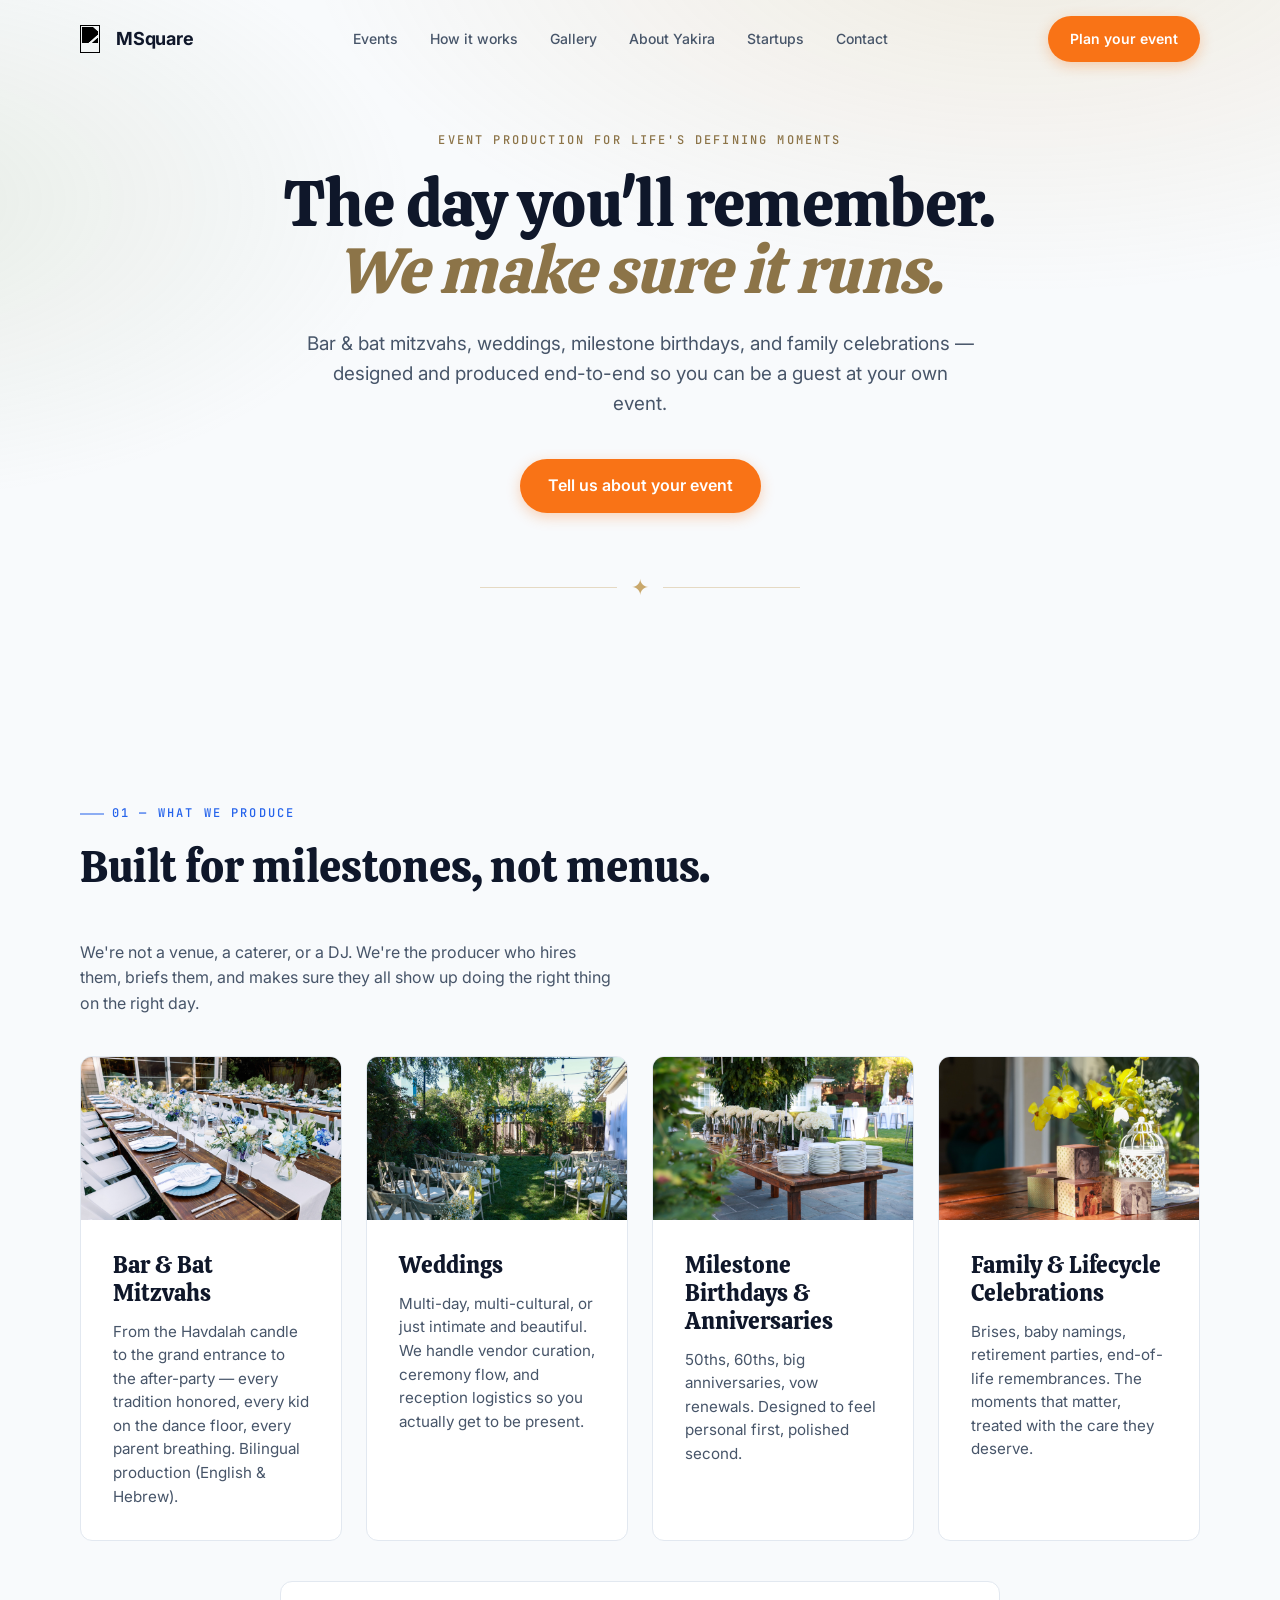
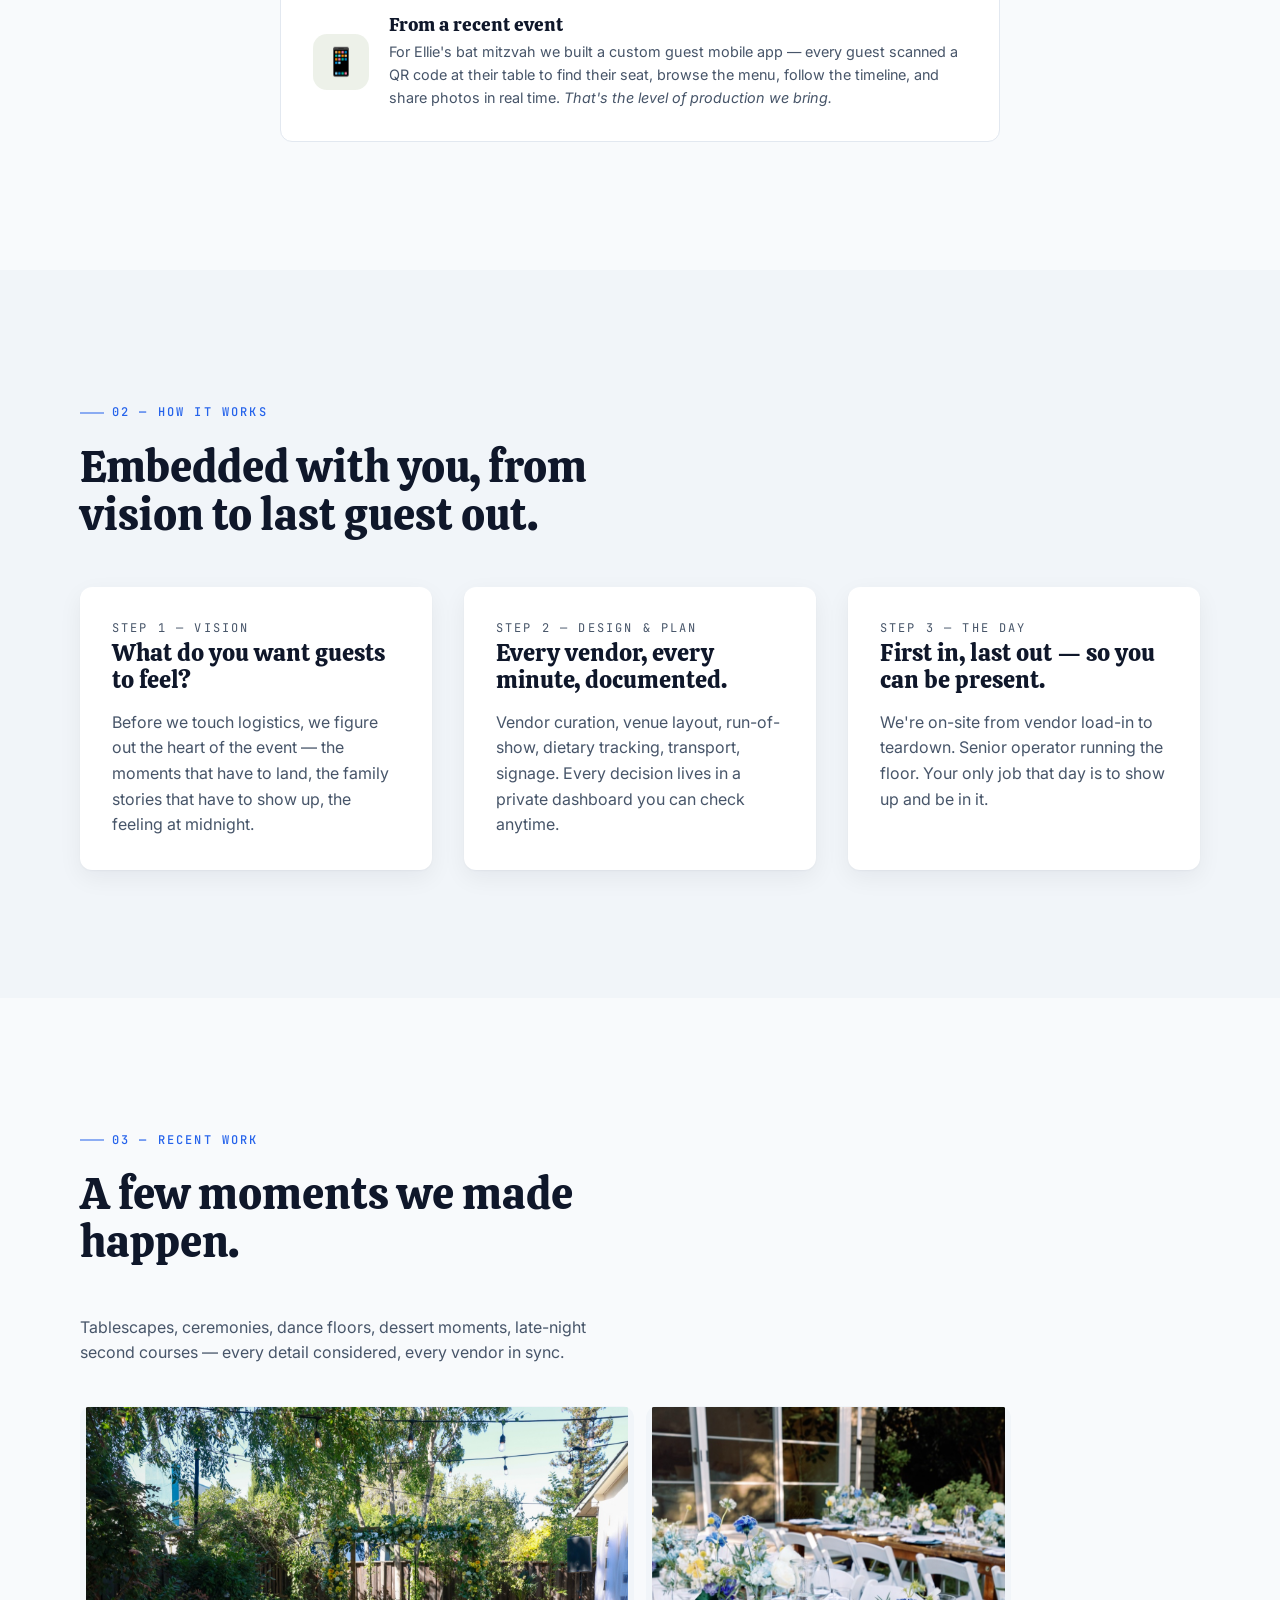
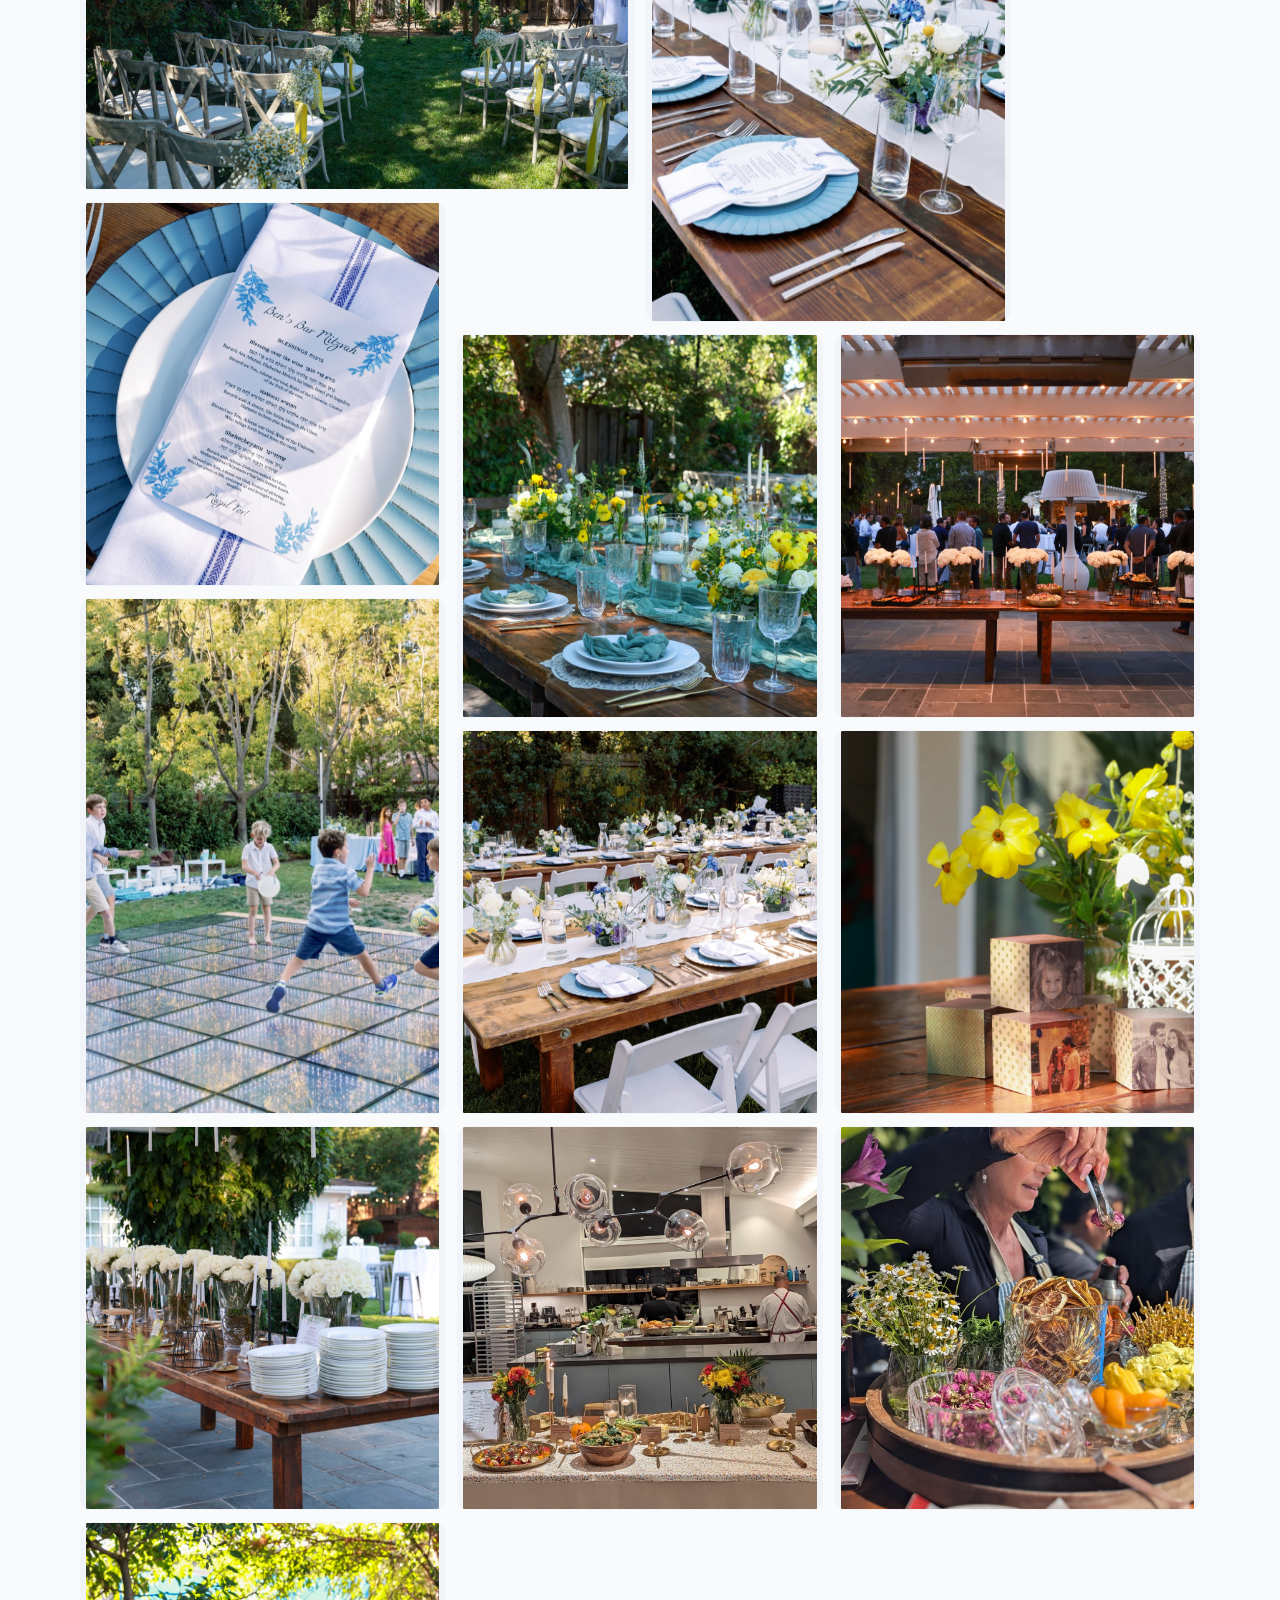
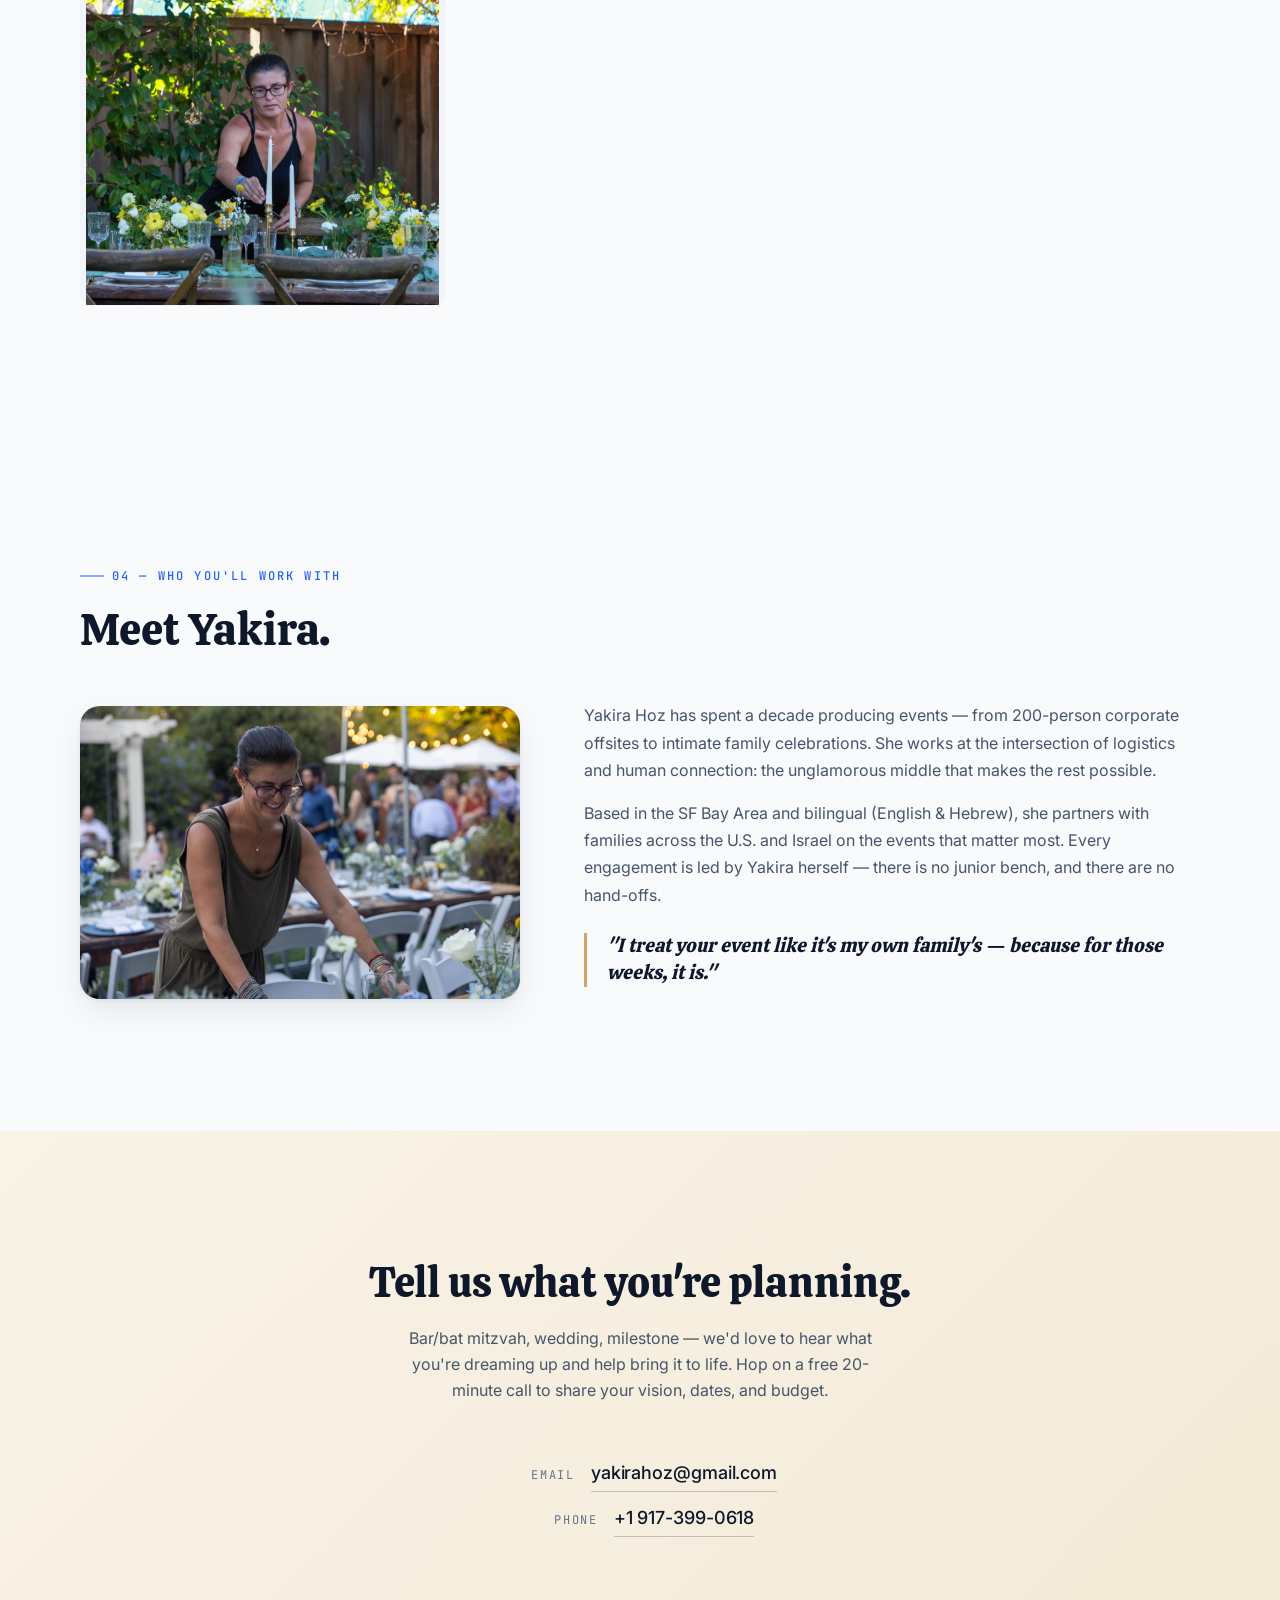
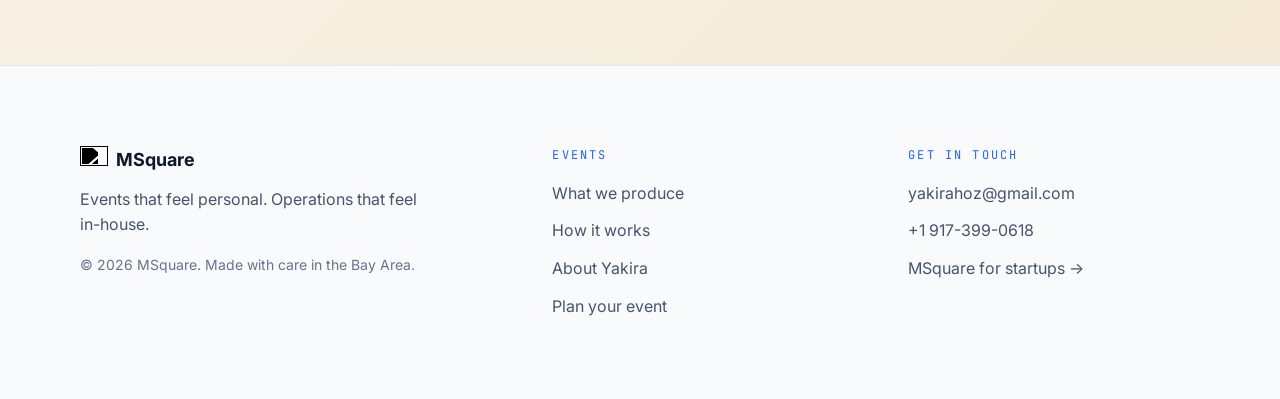
==== commit a18fa080: "Local iteration batch: unified contact + footer, copy + CTA polish - Remove the "Logos coming soon" " ====
--- a/events/index.html
+++ b/events/index.html
@@ -270,42 +270,7 @@
       .events-about-layout { grid-template-columns: 1fr; gap: var(--space-7); }
     }
 
-    /* Final CTA band */
-    .events-cta {
-      background: linear-gradient(135deg, #f9f3e8 0%, #f3e9d6 100%);
-      text-align: center;
-    }
-
-    .events-cta h2 {
-      font-family: var(--font-display);
-      font-weight: 400;
-      font-size: clamp(1.8rem, 4vw, 2.6rem);
-      max-width: 22ch;
-      margin: 0 auto var(--space-5);
-    }
-
-    .events-cta p {
-      max-width: 50ch;
-      margin: 0 auto var(--space-7);
-      color: var(--color-ink-muted);
-    }
-
-    .events-cta .events-cta-actions {
-      display: inline-flex;
-      flex-wrap: wrap;
-      gap: var(--space-4);
-      justify-content: center;
-    }
-
-    .events-cta .events-contact-line {
-      margin-top: var(--space-7);
-      font-size: 0.9rem;
-      color: var(--color-ink-subtle);
-    }
-    .events-cta .events-contact-line a {
-      color: var(--events-warm-deep);
-      font-weight: 500;
-    }
+    /* Final CTA band styles now live in styles.css under .contact-band */
 
     /* "From a recent event" callout — links back to a live dashboard if you want */
     .recent-event {
@@ -662,13 +627,14 @@
 
         <!-- Recent event proof -->
         <div class="recent-event">
-          <div class="icon" aria-hidden="true">🪑</div>
+          <div class="icon" aria-hidden="true">📱</div>
           <div>
             <h4>From a recent event</h4>
             <p>
-              For Ellie's bat mitzvah we built a private guest dashboard — seating
-              lookup by name, the menu, and the timeline — accessible by QR code from
-              every table. <em>That's the level of production we bring.</em>
+              For Ellie's bat mitzvah we built a custom guest mobile app — every guest
+              scanned a QR code at their table to find their seat, browse the menu,
+              follow the timeline, and share photos in real time. <em>That's the
+              level of production we bring.</em>
             </p>
           </div>
         </div>
@@ -840,23 +806,24 @@
     </div>
 
     <!-- ============ FINAL CTA ============ -->
-    <section id="contact" class="section events-cta" aria-labelledby="events-cta-title">
+    <section id="contact" class="section contact-band" aria-labelledby="events-cta-title">
       <div class="container">
         <h2 id="events-cta-title">
           Tell us what you're planning.
         </h2>
         <p>
-          Bar/bat mitzvah, wedding, milestone — start with a free 20-minute call to
-          talk vision, dates, and budget. No pressure, no proposal-bait.
+          Bar/bat mitzvah, wedding, milestone — we'd love to hear what you're
+          dreaming up and help bring it to life. Hop on a free 20-minute call to
+          share your vision, dates, and budget.
         </p>
 
-        <ul class="events-contact-list">
+        <ul class="contact-list">
           <li>
-            <span class="events-contact-label">Email</span>
+            <span class="contact-label">Email</span>
             <a href="mailto:yakirahoz@gmail.com?subject=Event%20inquiry">yakirahoz@gmail.com</a>
           </li>
           <li>
-            <span class="events-contact-label">Phone</span>
+            <span class="contact-label">Phone</span>
             <a href="tel:+19173990618">+1 917-399-0618</a>
           </li>
         </ul>
--- a/styles.css
+++ b/styles.css
@@ -980,111 +980,24 @@
   margin: 0;
 }
 
-/* ---------- 13. CONTACT ---------- */
-.contact {
-  background: var(--color-ink);
-  color: var(--color-bg);
-}
-.contact .section-title { color: #fff; }
-.contact .eyebrow { color: var(--color-accent); }
-.contact .eyebrow::before { background: var(--color-accent); }
-
-.contact-inner {
-  display: grid;
-  grid-template-columns: 1fr 1fr;
-  gap: var(--space-10);
-  align-items: start;
-}
-.contact-sub {
-  font-size: var(--fs-112);
-  color: rgba(248, 250, 252, 0.75);
+/* ---------- 13. CONTACT (shared band) ---------- */
+.contact-band {
+  background: linear-gradient(135deg, #f9f3e8 0%, #f3e9d6 100%);
+  text-align: center;
+}
+.contact-band h2,
+.contact-band .section-title {
+  font-family: var(--font-display);
+  font-weight: 400;
+  font-size: clamp(1.8rem, 4vw, 2.6rem);
+  max-width: 22ch;
+  margin: 0 auto var(--space-5);
+  color: var(--color-ink);
+}
+.contact-band p {
   max-width: 50ch;
-  margin: 0 0 var(--space-7) 0;
-}
-.contact-alt { display: flex; flex-direction: column; gap: var(--space-4); align-items: flex-start; }
-.contact-email {
-  display: inline-flex;
-  align-items: center;
-  gap: var(--space-2);
-  color: #fff;
-  font-family: var(--font-mono);
-  font-size: var(--fs-100);
-  border-bottom: 1px dashed rgba(255,255,255,0.4);
-  padding-bottom: 2px;
-}
-.contact-email:hover { color: var(--color-accent); border-bottom-color: var(--color-accent); }
-.contact-email-icon { display: inline-flex; }
-
-/* Form */
-.contact-form {
-  background: rgba(255, 255, 255, 0.04);
-  border: 1px solid rgba(255, 255, 255, 0.1);
-  border-radius: var(--radius-4);
-  padding: var(--space-7);
-  display: flex;
-  flex-direction: column;
-  gap: var(--space-5);
-}
-.field { display: flex; flex-direction: column; gap: var(--space-2); }
-.field label {
-  font-family: var(--font-mono);
-  font-size: var(--fs-75);
-  letter-spacing: 0.12em;
-  text-transform: uppercase;
-  color: rgba(248, 250, 252, 0.75);
-}
-.field input,
-.field textarea {
-  font-family: var(--font-sans);
-  font-size: var(--fs-100);
-  padding: 12px 14px;
-  border-radius: var(--radius-2);
-  border: 1px solid rgba(255, 255, 255, 0.18);
-  background: rgba(0, 0, 0, 0.2);
-  color: #fff;
-  resize: vertical;
-  min-height: 44px;
-}
-.field input:focus-visible,
-.field textarea:focus-visible {
-  outline: 2px solid var(--color-accent);
-  outline-offset: 1px;
-  border-color: transparent;
-}
-.field input[aria-invalid="true"],
-.field textarea[aria-invalid="true"] {
-  border-color: #FCA5A5;
-}
-.field-error {
-  color: #FCA5A5;
-  font-size: var(--fs-87);
-  margin: 0;
-  min-height: 1.2em;
-}
-.form-submit { align-self: flex-start; margin-top: var(--space-2); }
-.form-status { margin: 0; min-height: 1.2em; color: #BBF7D0; font-size: var(--fs-87); }
-.form-success {
-  text-align: center;
-  padding: var(--space-9) var(--space-5);
-  display: flex;
-  flex-direction: column;
-  gap: var(--space-4);
-  align-items: center;
-}
-.form-success-check {
-  width: 56px;
-  height: 56px;
-  border-radius: 50%;
-  background: var(--color-accent);
-  color: #fff;
-  display: flex;
-  align-items: center;
-  justify-content: center;
-  animation: pop 400ms var(--ease-out);
-}
-@keyframes pop {
-  from { transform: scale(0.4); opacity: 0; }
-  to   { transform: scale(1); opacity: 1; }
+  margin: 0 auto var(--space-7);
+  color: var(--color-ink-muted);
 }
 
 /* ---------- 14. FOOTER ---------- */
@@ -1151,7 +1064,6 @@
   .timeline-line { display: none; }
   .about-layout { grid-template-columns: 1fr; gap: var(--space-7); }
   .portrait-frame { max-width: 360px; }
-  .contact-inner { grid-template-columns: 1fr; }
   .footer-inner { grid-template-columns: 1fr 1fr; }
 }
 
@@ -1324,38 +1236,42 @@
 .lightbox-prev  { top: 50%; left: 24px; transform: translateY(-50%); }
 .lightbox-next  { top: 50%; right: 24px; transform: translateY(-50%); }
 
-/* ---------- Events contact list (plain links) ---------- */
-.events-contact-list {
+/* ---------- Shared contact list (plain links) ---------- */
+.contact-list {
   list-style: none;
   padding: 0;
   margin: var(--space-6) 0 0;
   display: inline-flex;
   flex-direction: column;
   gap: var(--space-3);
-  font-size: var(--fs-125);
-}
-.events-contact-list li {
+}
+.contact-list li {
   display: flex;
   align-items: baseline;
-  gap: var(--space-3);
+  gap: var(--space-4);
   justify-content: center;
 }
-.events-contact-label {
-  font-family: var(--font-mono);
-  font-size: var(--fs-87);
-  letter-spacing: 0.08em;
+.contact-label {
+  font-family: var(--font-mono);
+  font-size: var(--fs-75);
+  letter-spacing: 0.14em;
   text-transform: uppercase;
   color: var(--color-ink-subtle);
   min-width: 4.5rem;
   text-align: right;
 }
-.events-contact-list a {
-  color: var(--color-ink);
-  font-weight: 600;
-  text-decoration: underline;
-  text-underline-offset: 4px;
-  text-decoration-thickness: 1px;
-}
-.events-contact-list a:hover {
-  text-decoration-thickness: 2px;
-}
+.contact-list a {
+  font-family: var(--font-sans);
+  font-size: var(--fs-112);
+  font-weight: 500;
+  letter-spacing: -0.005em;
+  color: var(--color-ink);
+  text-decoration: none;
+  border-bottom: 1px solid color-mix(in srgb, var(--color-ink) 22%, transparent);
+  padding-bottom: 3px;
+  transition: border-color var(--t-fast) var(--ease-out), color var(--t-fast) var(--ease-out);
+}
+.contact-list a:hover {
+  color: var(--color-accent);
+  border-bottom-color: var(--color-accent);
+}
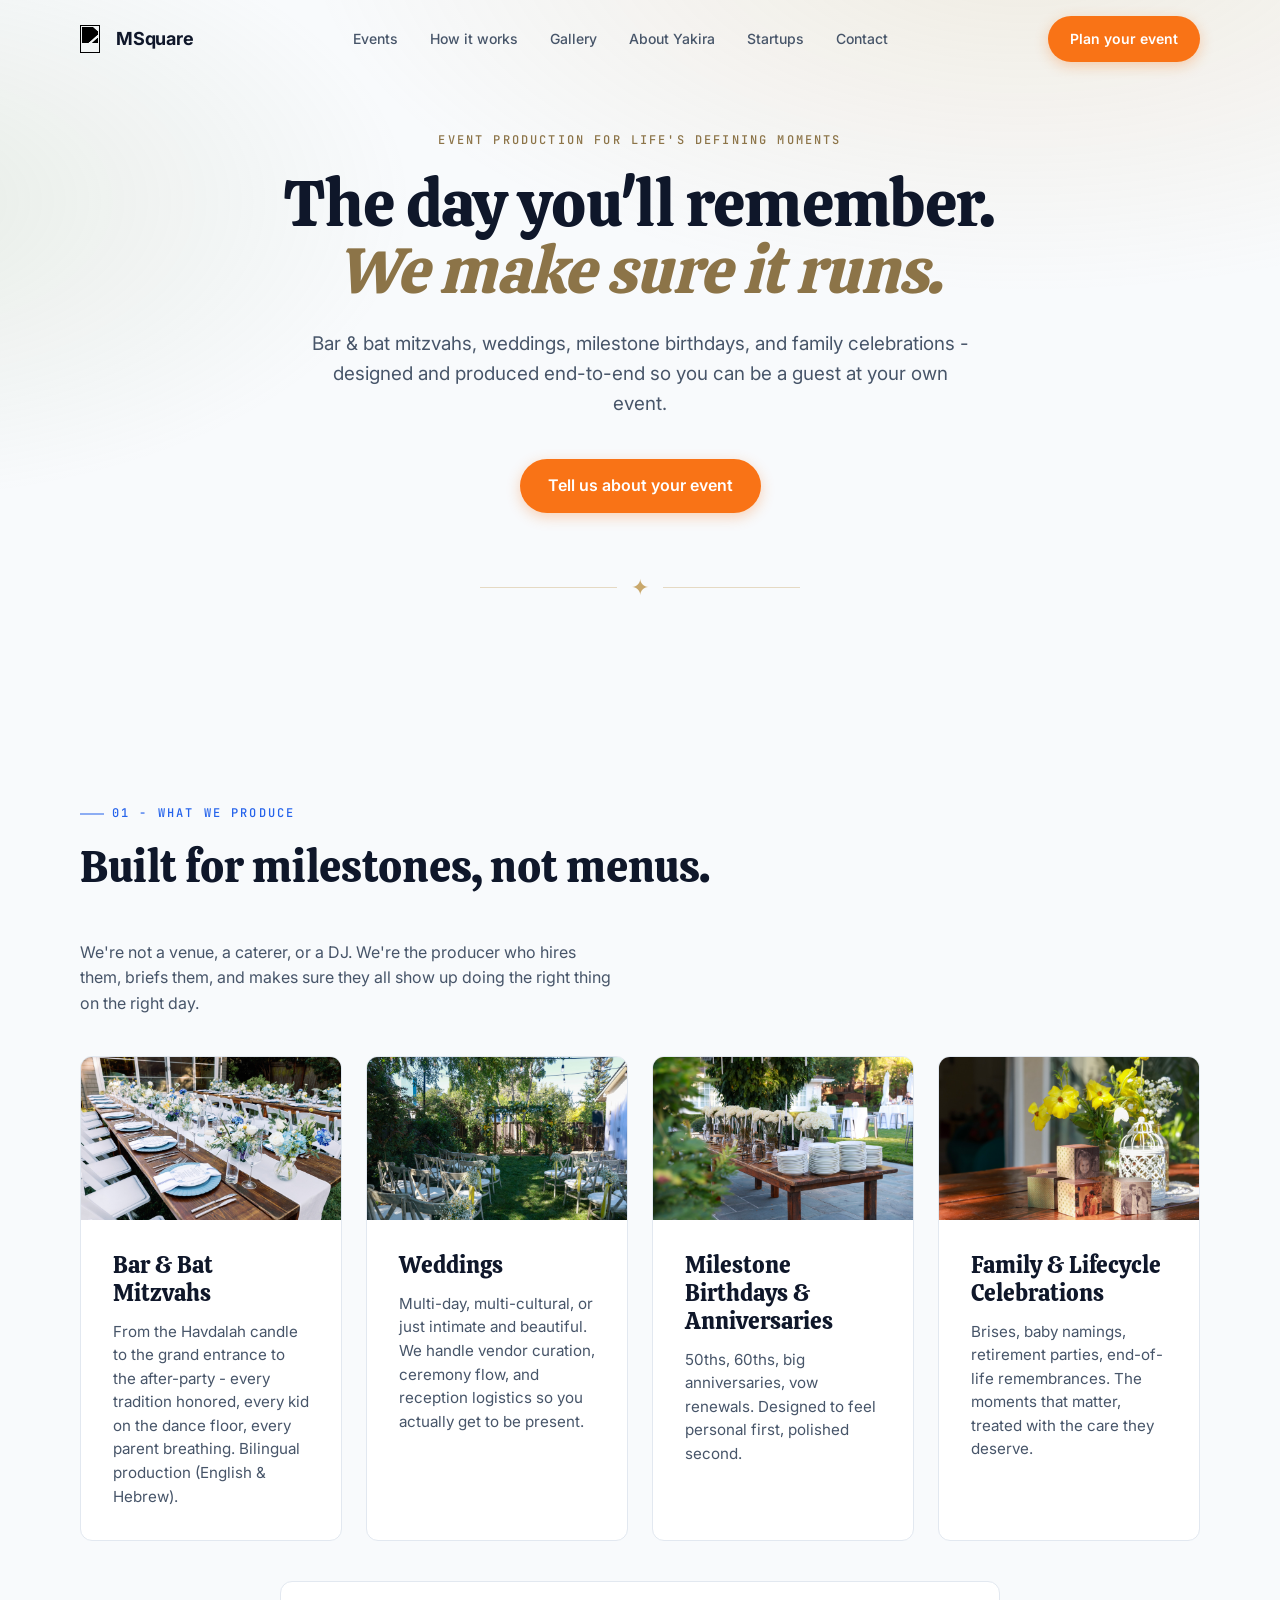
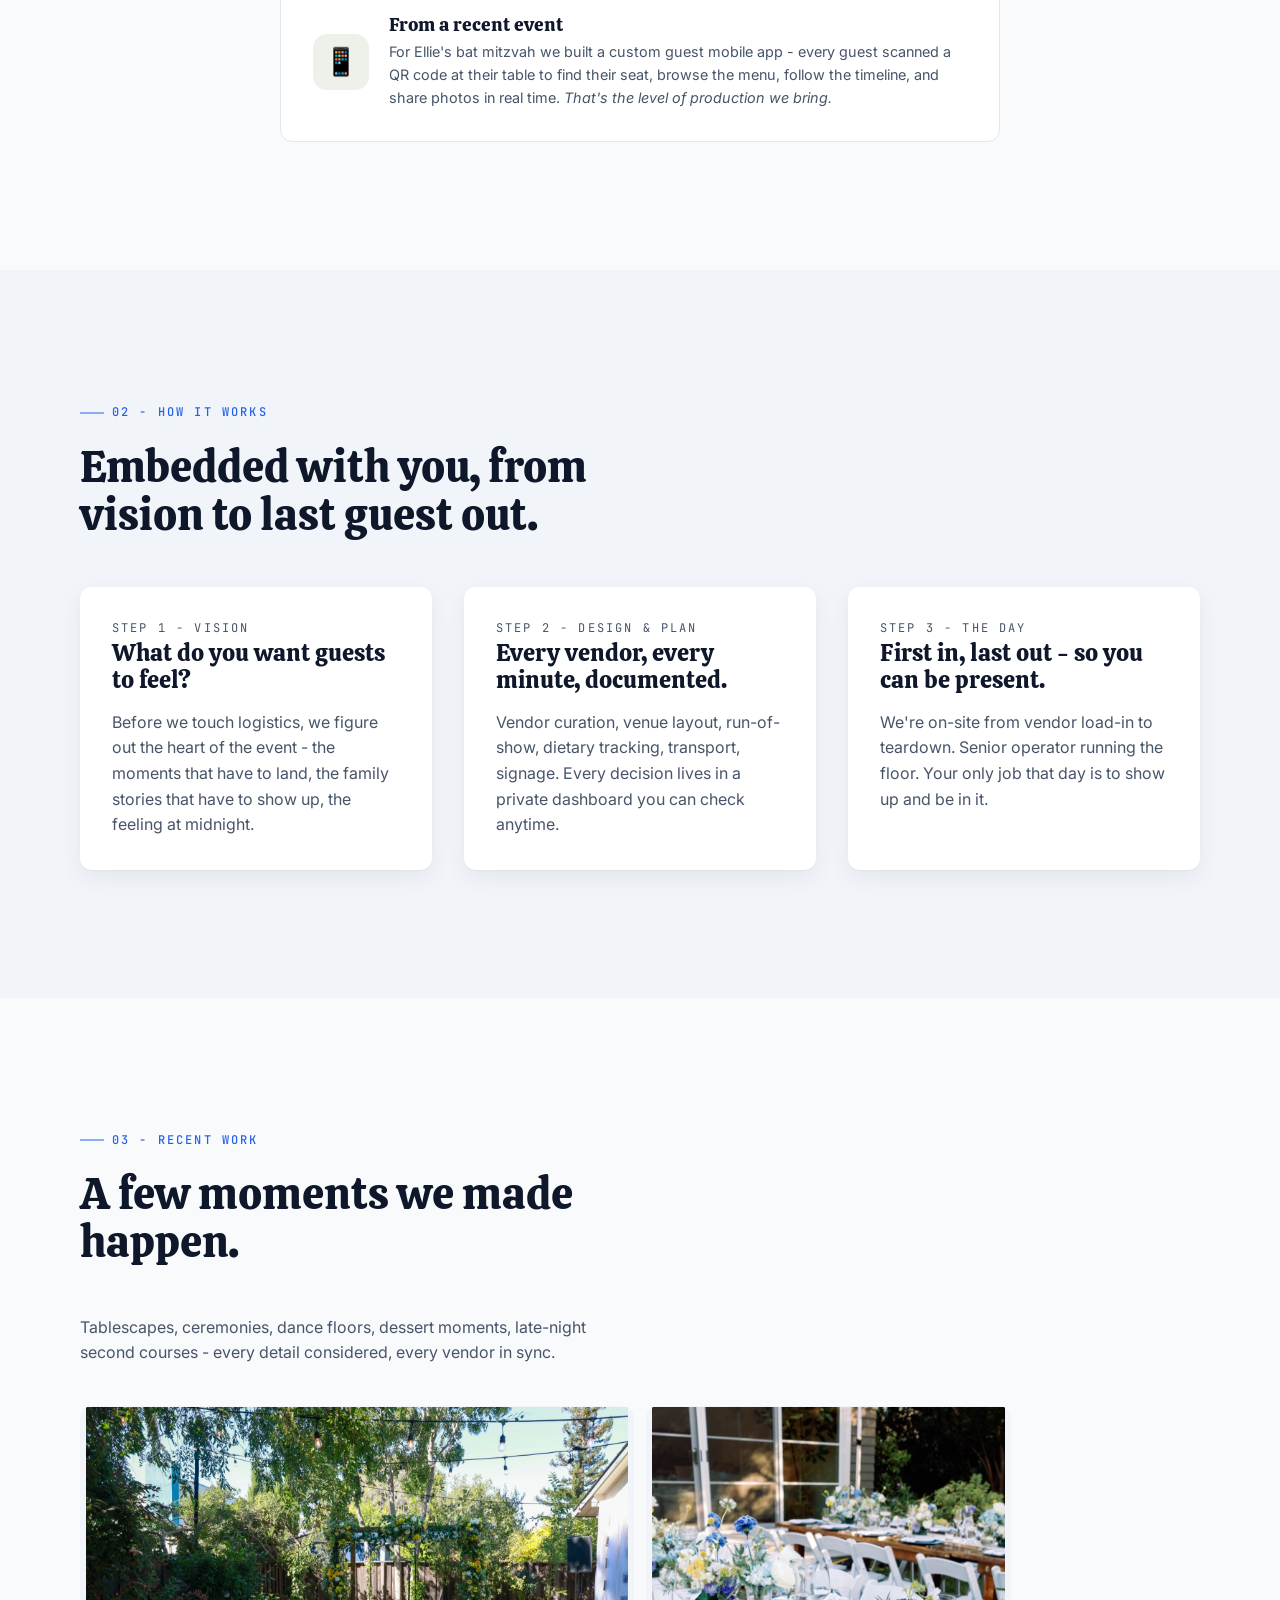
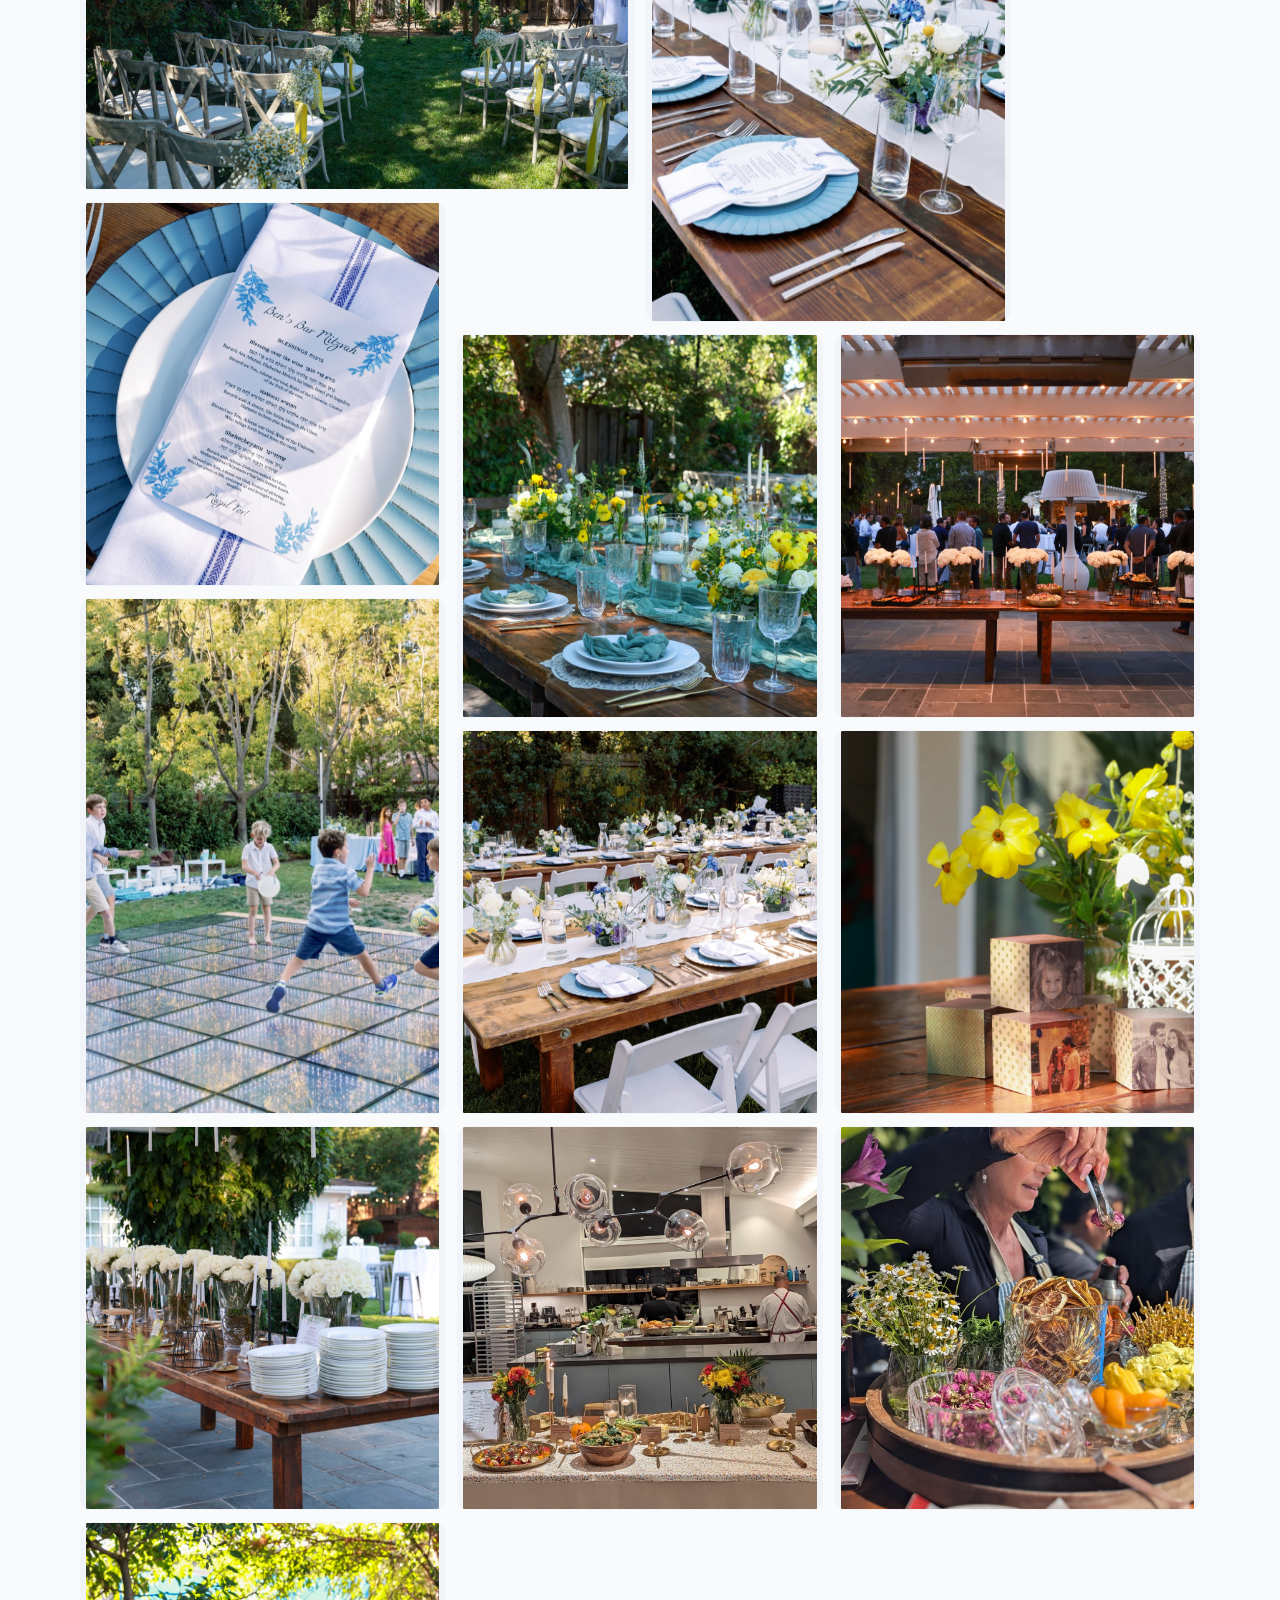
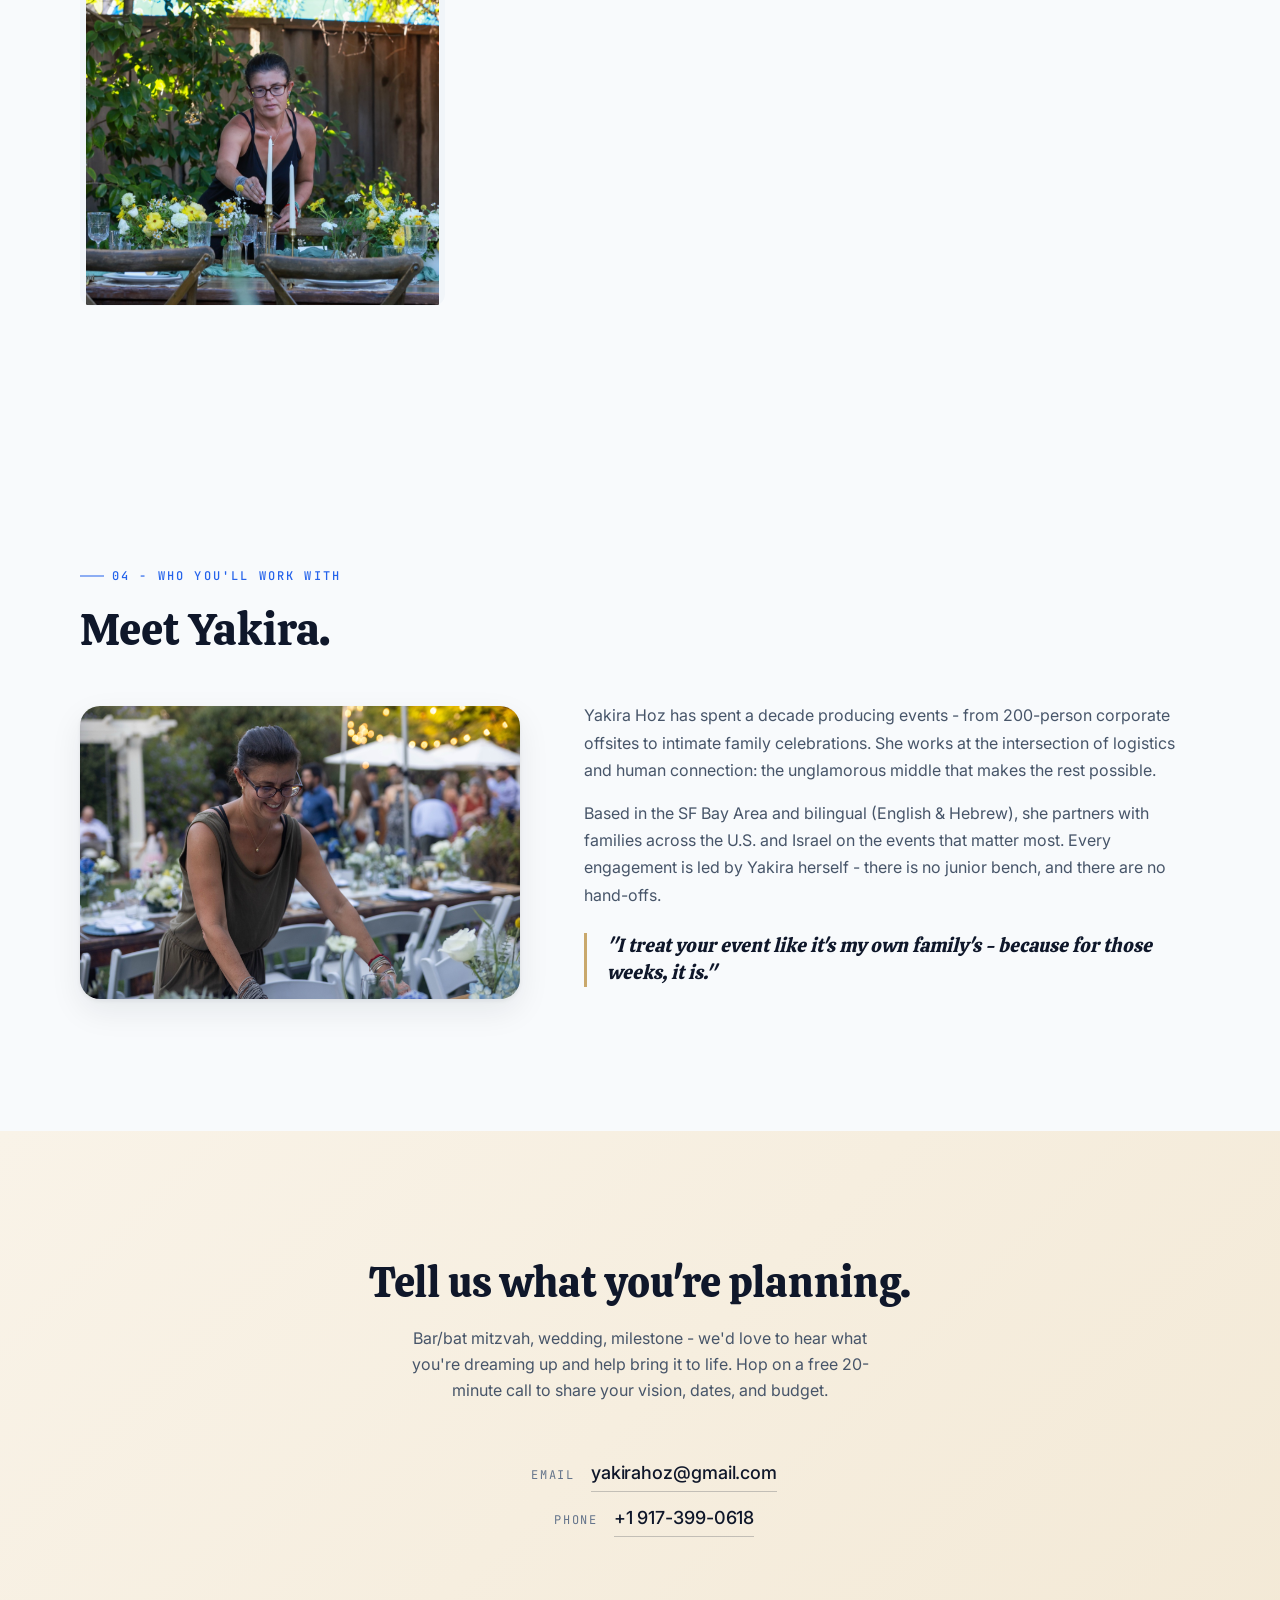
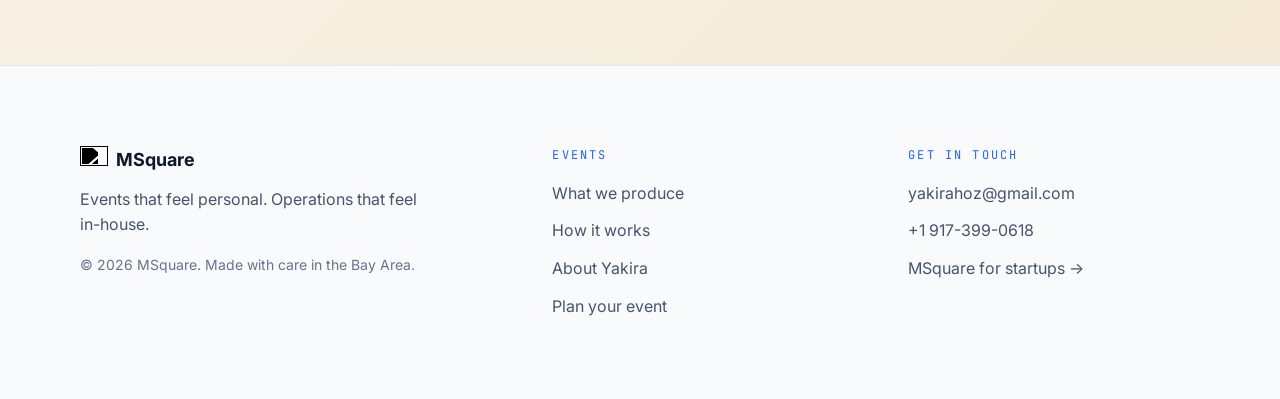
==== commit 1ebbd1b9: "Copy tweaks: quote edits + em dash -> hyphen sweep - Drop "seed" from the founder quote so it reads " ====
--- a/events/index.html
+++ b/events/index.html
@@ -7,13 +7,13 @@
   <meta name="theme-color" content="#F8FAFC" />
   <meta name="color-scheme" content="light" />
 
-  <title>MSquare Events — Bar &amp; Bat Mitzvahs, Weddings, Family Celebrations</title>
-  <meta name="description" content="Boutique event production for life's biggest moments — bar &amp; bat mitzvahs, weddings, anniversaries, and family celebrations. Designed and produced end-to-end by Yakira Hoz, SF Bay Area." />
+  <title>MSquare Events - Bar &amp; Bat Mitzvahs, Weddings, Family Celebrations</title>
+  <meta name="description" content="Boutique event production for life's biggest moments - bar &amp; bat mitzvahs, weddings, anniversaries, and family celebrations. Designed and produced end-to-end by Yakira Hoz, SF Bay Area." />
 
   <!-- Open Graph -->
   <meta property="og:type" content="website" />
-  <meta property="og:title" content="MSquare Events — Life's Biggest Moments, Beautifully Produced" />
-  <meta property="og:description" content="Bar &amp; bat mitzvahs, weddings, milestones — produced end-to-end so you can be a guest at your own event." />
+  <meta property="og:title" content="MSquare Events - Life's Biggest Moments, Beautifully Produced" />
+  <meta property="og:description" content="Bar &amp; bat mitzvahs, weddings, milestones - produced end-to-end so you can be a guest at your own event." />
   <meta property="og:image" content="../images/og-image.png" />
   <meta property="og:url" content="https://m2square.site/events" />
   <meta name="twitter:card" content="summary_large_image" />
@@ -31,7 +31,7 @@
 
   <!-- Events-page-specific styles. Designed to layer on top of styles.css tokens. -->
   <style>
-    /* Soft, warm accent for the events page — pulls a blush/gold feeling from the
+    /* Soft, warm accent for the events page - pulls a blush/gold feeling from the
        dashboards we build for clients, while staying inside the MSquare token system. */
     :root {
       --events-warm: #C9A86C;       /* gold */
@@ -40,7 +40,7 @@
       --events-sage: #9CAF88;
     }
 
-    /* Hero override — softer, more editorial feel for the events page. */
+    /* Hero override - softer, more editorial feel for the events page. */
     .events-hero {
       position: relative;
       padding: clamp(80px, 14vh, 140px) 0 clamp(48px, 8vh, 80px);
@@ -191,7 +191,7 @@
       margin: 0;
     }
 
-    /* Approach — 3 steps */
+    /* Approach - 3 steps */
     .events-approach {
       background: var(--color-surface-alt);
     }
@@ -222,7 +222,7 @@
       margin-bottom: var(--space-3);
     }
     .approach-step-num::before {
-      content: 'Step ' counter(step) ' — ';
+      content: 'Step ' counter(step) ' - ';
     }
 
     .approach-step h3 {
@@ -238,7 +238,7 @@
       margin: 0;
     }
 
-    /* About — brief, image + body */
+    /* About - brief, image + body */
     .events-about-layout {
       display: grid;
       grid-template-columns: minmax(0, 1fr) minmax(0, 1.4fr);
@@ -272,7 +272,7 @@
 
     /* Final CTA band styles now live in styles.css under .contact-band */
 
-    /* "From a recent event" callout — links back to a live dashboard if you want */
+    /* "From a recent event" callout - links back to a live dashboard if you want */
     .recent-event {
       background: var(--color-surface);
       border: 1px solid var(--color-line);
@@ -532,7 +532,7 @@
         </h1>
 
         <p class="lead">
-          Bar &amp; bat mitzvahs, weddings, milestone birthdays, and family celebrations —
+          Bar &amp; bat mitzvahs, weddings, milestone birthdays, and family celebrations -
           designed and produced end-to-end so you can be a guest at your own event.
         </p>
 
@@ -551,7 +551,7 @@
     <!-- ============ EVENT TYPES ============ -->
     <section id="event-types" class="section" aria-labelledby="event-types-title">
       <div class="container">
-        <p class="eyebrow">01 — WHAT WE PRODUCE</p>
+        <p class="eyebrow">01 - WHAT WE PRODUCE</p>
         <h2 id="event-types-title" class="section-title display">
           Built for milestones, not menus.
         </h2>
@@ -571,7 +571,7 @@
             <div class="card-body">
               <h3>Bar &amp; Bat Mitzvahs</h3>
               <p>
-                From the Havdalah candle to the grand entrance to the after-party — every
+                From the Havdalah candle to the grand entrance to the after-party - every
                 tradition honored, every kid on the dance floor, every parent breathing.
                 Bilingual production (English &amp; Hebrew).
               </p>
@@ -631,7 +631,7 @@
           <div>
             <h4>From a recent event</h4>
             <p>
-              For Ellie's bat mitzvah we built a custom guest mobile app — every guest
+              For Ellie's bat mitzvah we built a custom guest mobile app - every guest
               scanned a QR code at their table to find their seat, browse the menu,
               follow the timeline, and share photos in real time. <em>That's the
               level of production we bring.</em>
@@ -644,7 +644,7 @@
     <!-- ============ APPROACH ============ -->
     <section id="approach" class="section events-approach" aria-labelledby="events-approach-title">
       <div class="container">
-        <p class="eyebrow">02 — HOW IT WORKS</p>
+        <p class="eyebrow">02 - HOW IT WORKS</p>
         <h2 id="events-approach-title" class="section-title display">
           Embedded with you, from vision to last guest out.
         </h2>
@@ -654,7 +654,7 @@
             <p class="approach-step-num">Vision</p>
             <h3>What do you want guests to feel?</h3>
             <p>
-              Before we touch logistics, we figure out the heart of the event — the
+              Before we touch logistics, we figure out the heart of the event - the
               moments that have to land, the family stories that have to show up, the
               feeling at midnight.
             </p>
@@ -671,7 +671,7 @@
 
           <article class="approach-step">
             <p class="approach-step-num">The Day</p>
-            <h3>First in, last out — so you can be present.</h3>
+            <h3>First in, last out - so you can be present.</h3>
             <p>
               We're on-site from vendor load-in to teardown. Senior operator running the
               floor. Your only job that day is to show up and be in it.
@@ -684,13 +684,13 @@
     <!-- ============ GALLERY ============ -->
     <section id="gallery" class="section events-gallery-section" aria-labelledby="events-gallery-title">
       <div class="container">
-        <p class="eyebrow">03 — RECENT WORK</p>
+        <p class="eyebrow">03 - RECENT WORK</p>
         <h2 id="events-gallery-title" class="section-title display">
           A few moments we made happen.
         </h2>
         <p style="max-width:54ch; color:var(--color-ink-muted); line-height:1.6;">
           Tablescapes, ceremonies, dance floors, dessert moments, late-night second
-          courses — every detail considered, every vendor in sync.
+          courses - every detail considered, every vendor in sync.
         </p>
 
         <div class="gallery-grid" role="list">
@@ -699,7 +699,7 @@
                  alt="Backyard wedding ceremony with a floral arch and rows of cross-back chairs decorated with baby's breath"
                  loading="lazy" width="1600" height="1067" />
           </button>
-          <button class="gallery-item" role="listitem" data-span="tall" data-caption="Bar mitzvah dinner — blues &amp; yellows" type="button">
+          <button class="gallery-item" role="listitem" data-span="tall" data-caption="Bar mitzvah dinner - blues &amp; yellows" type="button">
             <img src="../images/gallery/mitzvah-tablescape-blue.jpg"
                  alt="Bar mitzvah dinner tablescape with blue and yellow florals, blue chargers, and gold flatware"
                  loading="lazy" width="1600" height="1067" />
@@ -761,7 +761,7 @@
     <!-- ============ ABOUT ============ -->
     <section id="about" class="section about" aria-labelledby="events-about-title">
       <div class="container">
-        <p class="eyebrow">04 — WHO YOU'LL WORK WITH</p>
+        <p class="eyebrow">04 - WHO YOU'LL WORK WITH</p>
         <h2 id="events-about-title" class="section-title display">Meet Yakira.</h2>
 
         <div class="events-about-layout">
@@ -776,7 +776,7 @@
 
           <div class="events-about-body">
             <p>
-              Yakira Hoz has spent a decade producing events — from 200-person corporate
+              Yakira Hoz has spent a decade producing events - from 200-person corporate
               offsites to intimate family celebrations. She works at the intersection of
               logistics and human connection: the unglamorous middle that makes the rest
               possible.
@@ -784,12 +784,12 @@
             <p>
               Based in the SF Bay Area and bilingual (English &amp; Hebrew), she partners
               with families across the U.S. and Israel on the events that matter most.
-              Every engagement is led by Yakira herself — there is no junior bench, and
+              Every engagement is led by Yakira herself - there is no junior bench, and
               there are no hand-offs.
             </p>
 
             <p class="quote">
-              "I treat your event like it's my own family's — because for those weeks, it is."
+              "I treat your event like it's my own family's - because for those weeks, it is."
             </p>
           </div>
         </div>
@@ -812,7 +812,7 @@
           Tell us what you're planning.
         </h2>
         <p>
-          Bar/bat mitzvah, wedding, milestone — we'd love to hear what you're
+          Bar/bat mitzvah, wedding, milestone - we'd love to hear what you're
           dreaming up and help bring it to life. Hop on a free 20-minute call to
           share your vision, dates, and budget.
         </p>
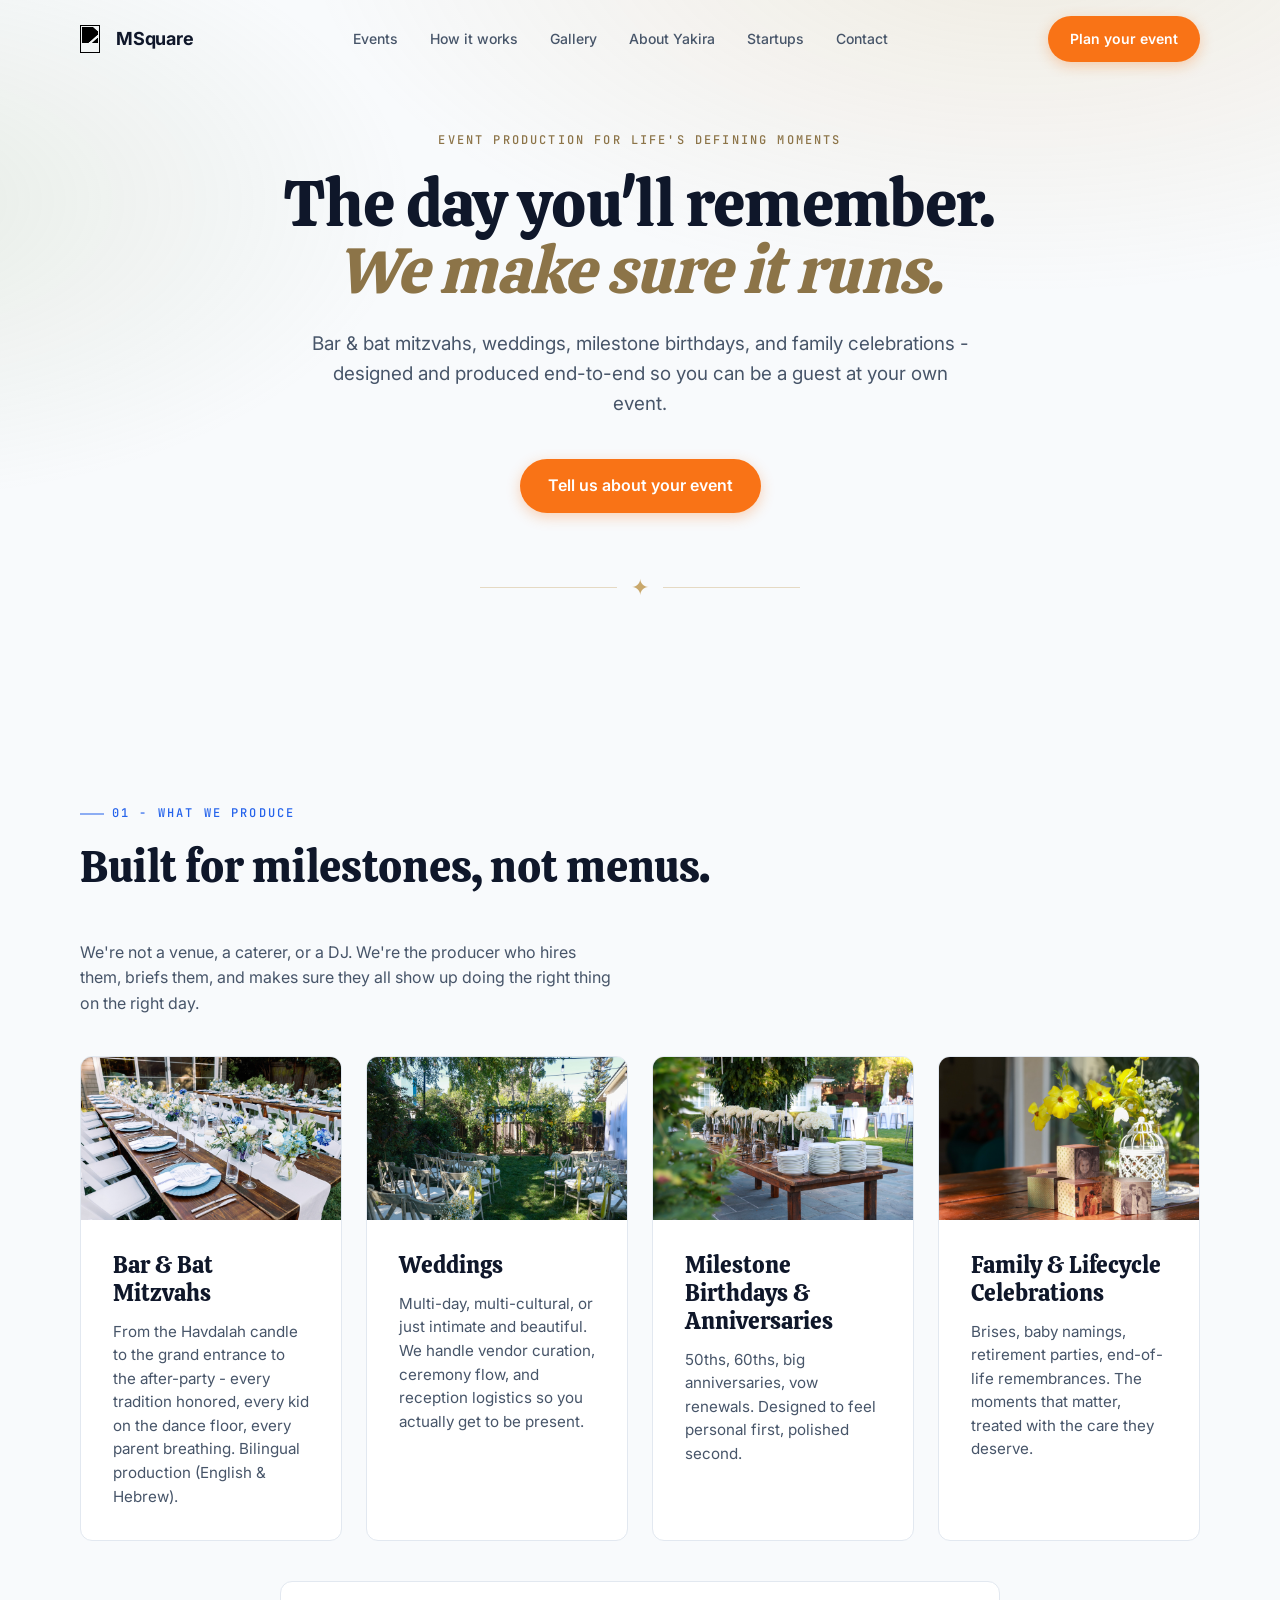
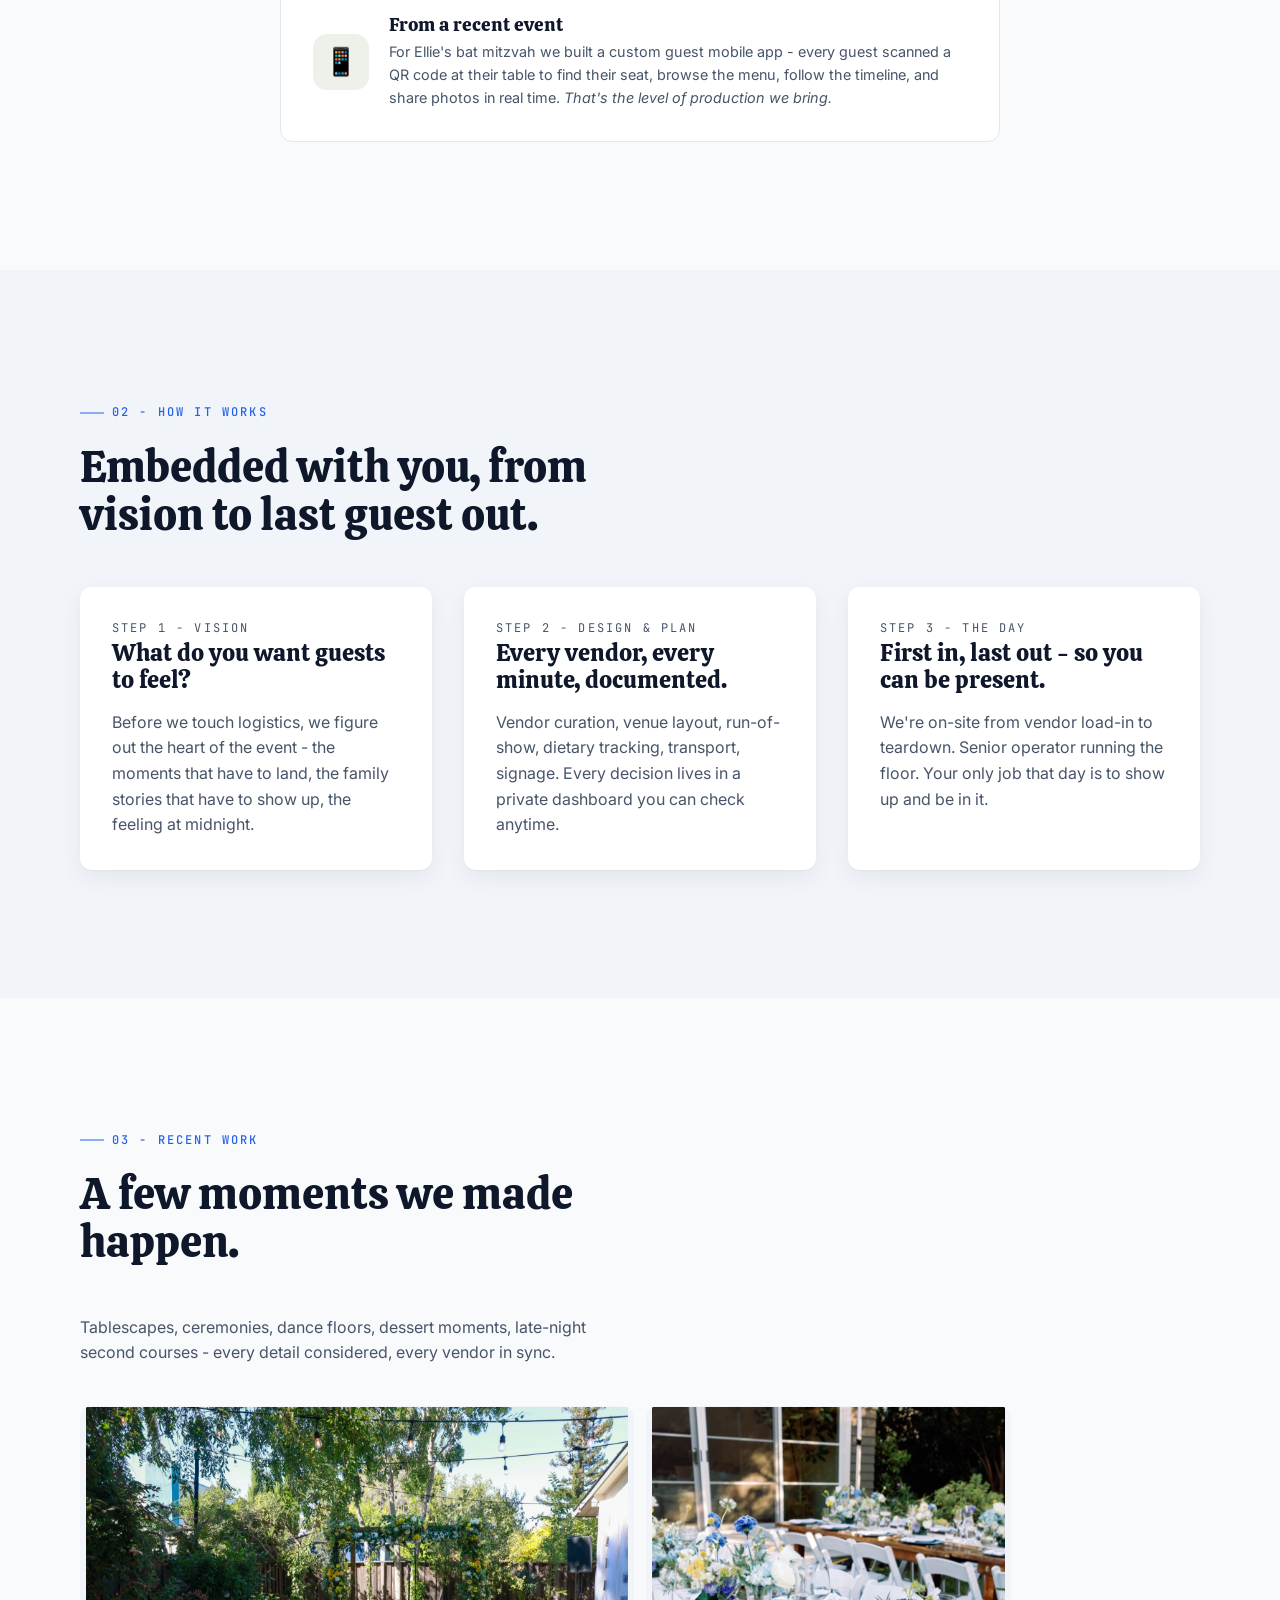
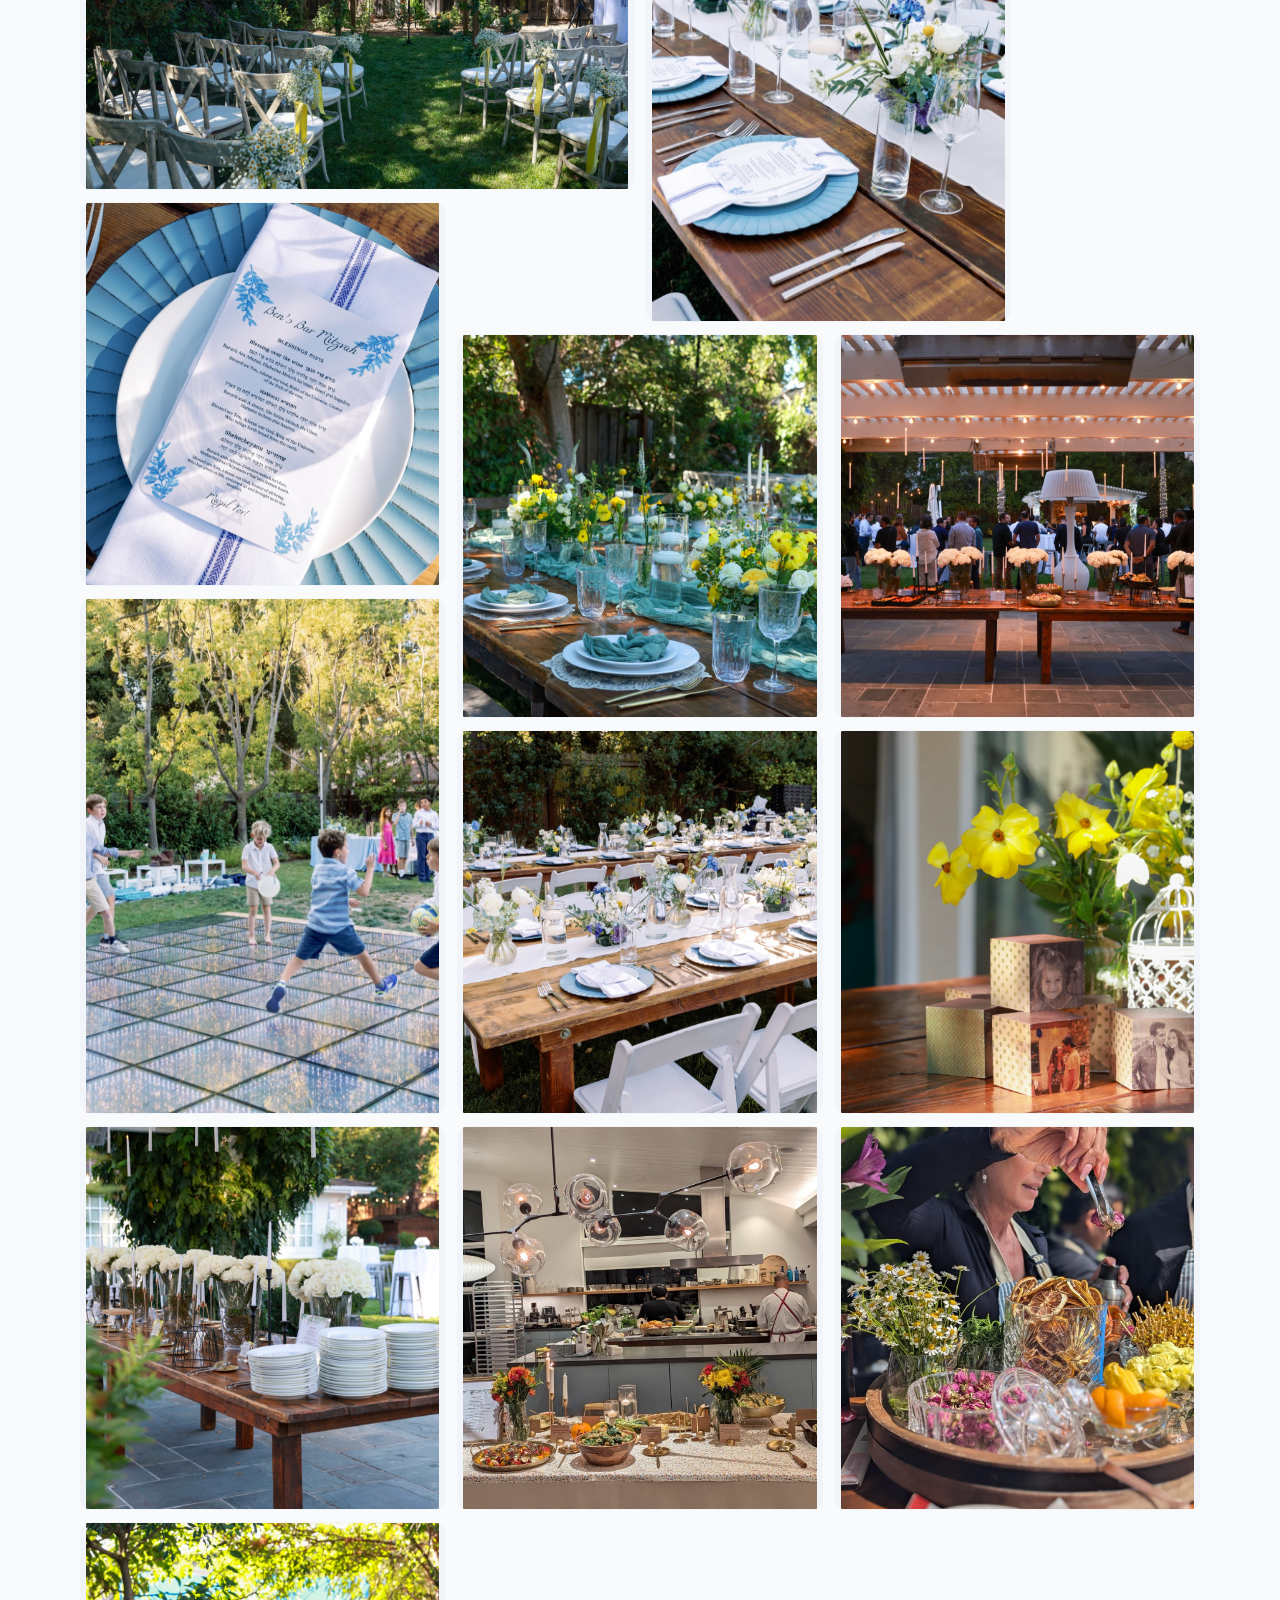
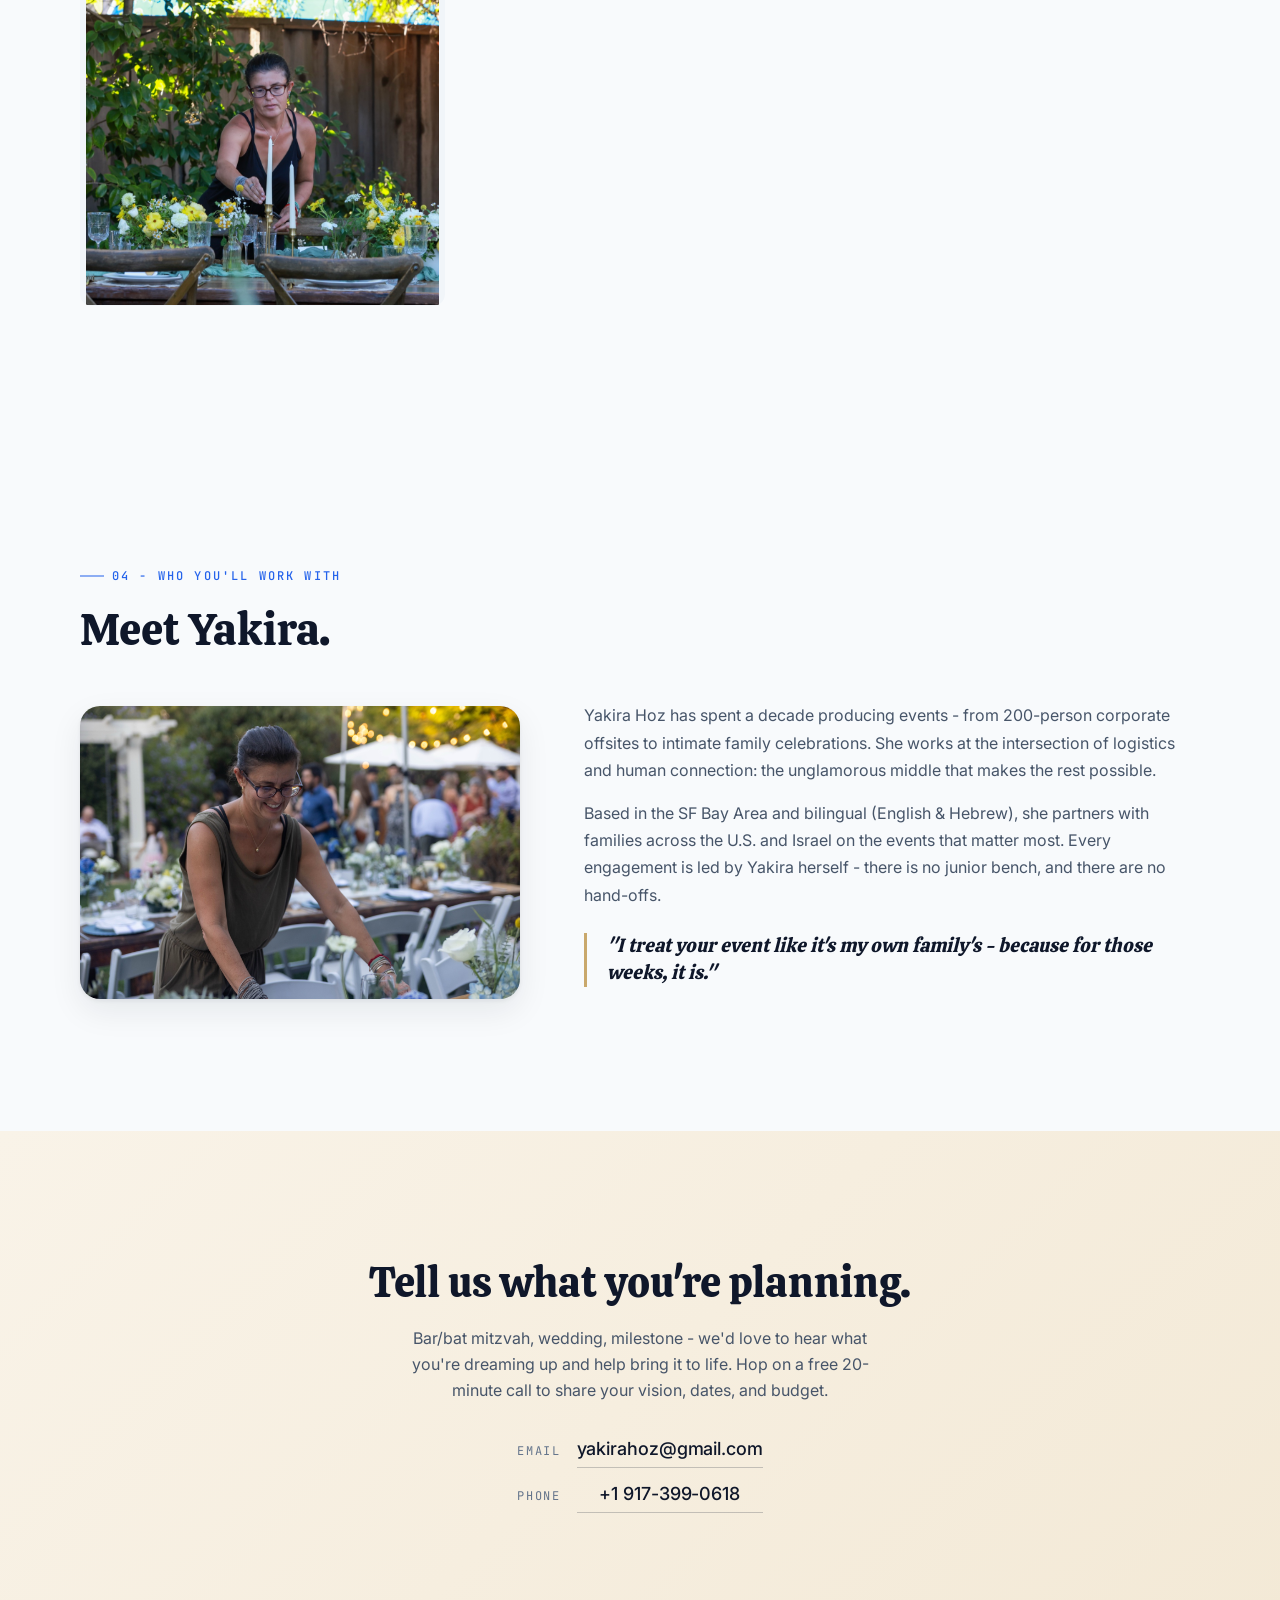
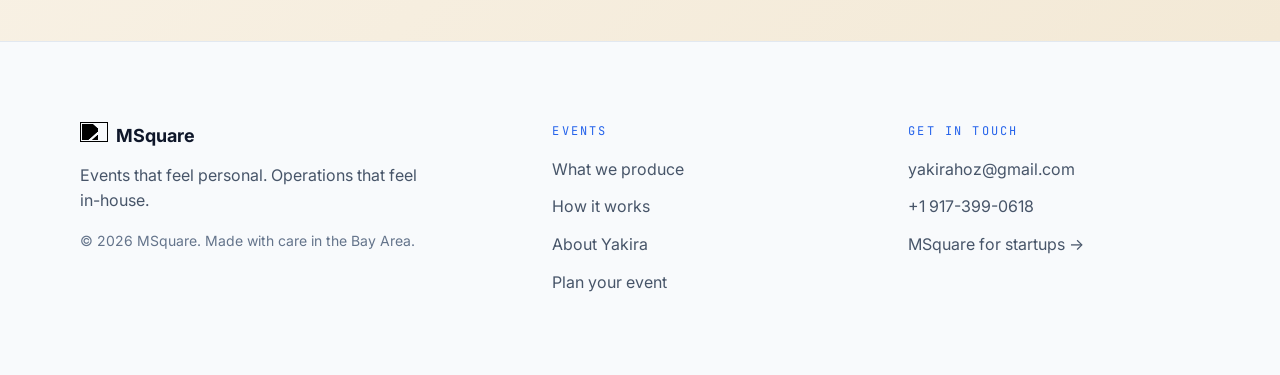
==== commit 6f08af98: "Align contact email + phone on a shared column boundary Each .contact-list row used display:flex; ju" ====
--- a/events/index.html
+++ b/events/index.html
@@ -27,7 +27,7 @@
   <link rel="stylesheet"
         href="https://fonts.googleapis.com/css2?family=Calistoga&family=Inter:wght@400;500;600;700&family=JetBrains+Mono:wght@500&display=swap" />
 
-  <link rel="stylesheet" href="../styles.css" />
+  <link rel="stylesheet" href="../styles.css?v=20260503" />
 
   <!-- Events-page-specific styles. Designed to layer on top of styles.css tokens. -->
   <style>
--- a/styles.css
+++ b/styles.css
@@ -654,8 +654,12 @@
   transition: color var(--t-fast) var(--ease-out);
   position: relative;
 }
-.service-tab:hover { color: var(--color-ink); }
-.service-tab.is-active { color: var(--color-ink); }
+.service-tab:hover,
+.service-tab:hover .service-name,
+.service-tab.is-active,
+.service-tab.is-active .service-name,
+.services-tabs > li.is-open .service-tab,
+.services-tabs > li.is-open .service-name { color: var(--color-brand); }
 .service-tab.is-active::before {
   content: '';
   position: absolute;
@@ -1048,17 +1052,11 @@
 
   /* Mobile accordion mode */
   .service-accordion {
-    display: grid;
-    grid-template-rows: 0fr;
-    transition: grid-template-rows var(--t-med) var(--ease-out);
-    overflow: hidden;
-  }
-  .service-accordion > * { min-height: 0; }
-  .services-tabs > li.is-open .service-accordion {
-    grid-template-rows: 1fr;
+    display: block;
+    padding-top: var(--space-4);
     padding-bottom: var(--space-6);
   }
-  .service-accordion[hidden] { display: grid; }
+  .service-accordion[hidden] { display: none; }
 
   .why-grid { grid-template-columns: repeat(2, 1fr); }
   .timeline-line { display: none; }
@@ -1240,16 +1238,16 @@
 .contact-list {
   list-style: none;
   padding: 0;
-  margin: var(--space-6) 0 0;
-  display: inline-flex;
-  flex-direction: column;
-  gap: var(--space-3);
+  margin: var(--space-6) auto 0;
+  display: grid;
+  grid-template-columns: max-content max-content;
+  column-gap: var(--space-4);
+  row-gap: var(--space-3);
+  align-items: baseline;
+  width: max-content;
 }
 .contact-list li {
-  display: flex;
-  align-items: baseline;
-  gap: var(--space-4);
-  justify-content: center;
+  display: contents;
 }
 .contact-label {
   font-family: var(--font-mono);
@@ -1257,8 +1255,7 @@
   letter-spacing: 0.14em;
   text-transform: uppercase;
   color: var(--color-ink-subtle);
-  min-width: 4.5rem;
-  text-align: right;
+  justify-self: end;
 }
 .contact-list a {
   font-family: var(--font-sans);
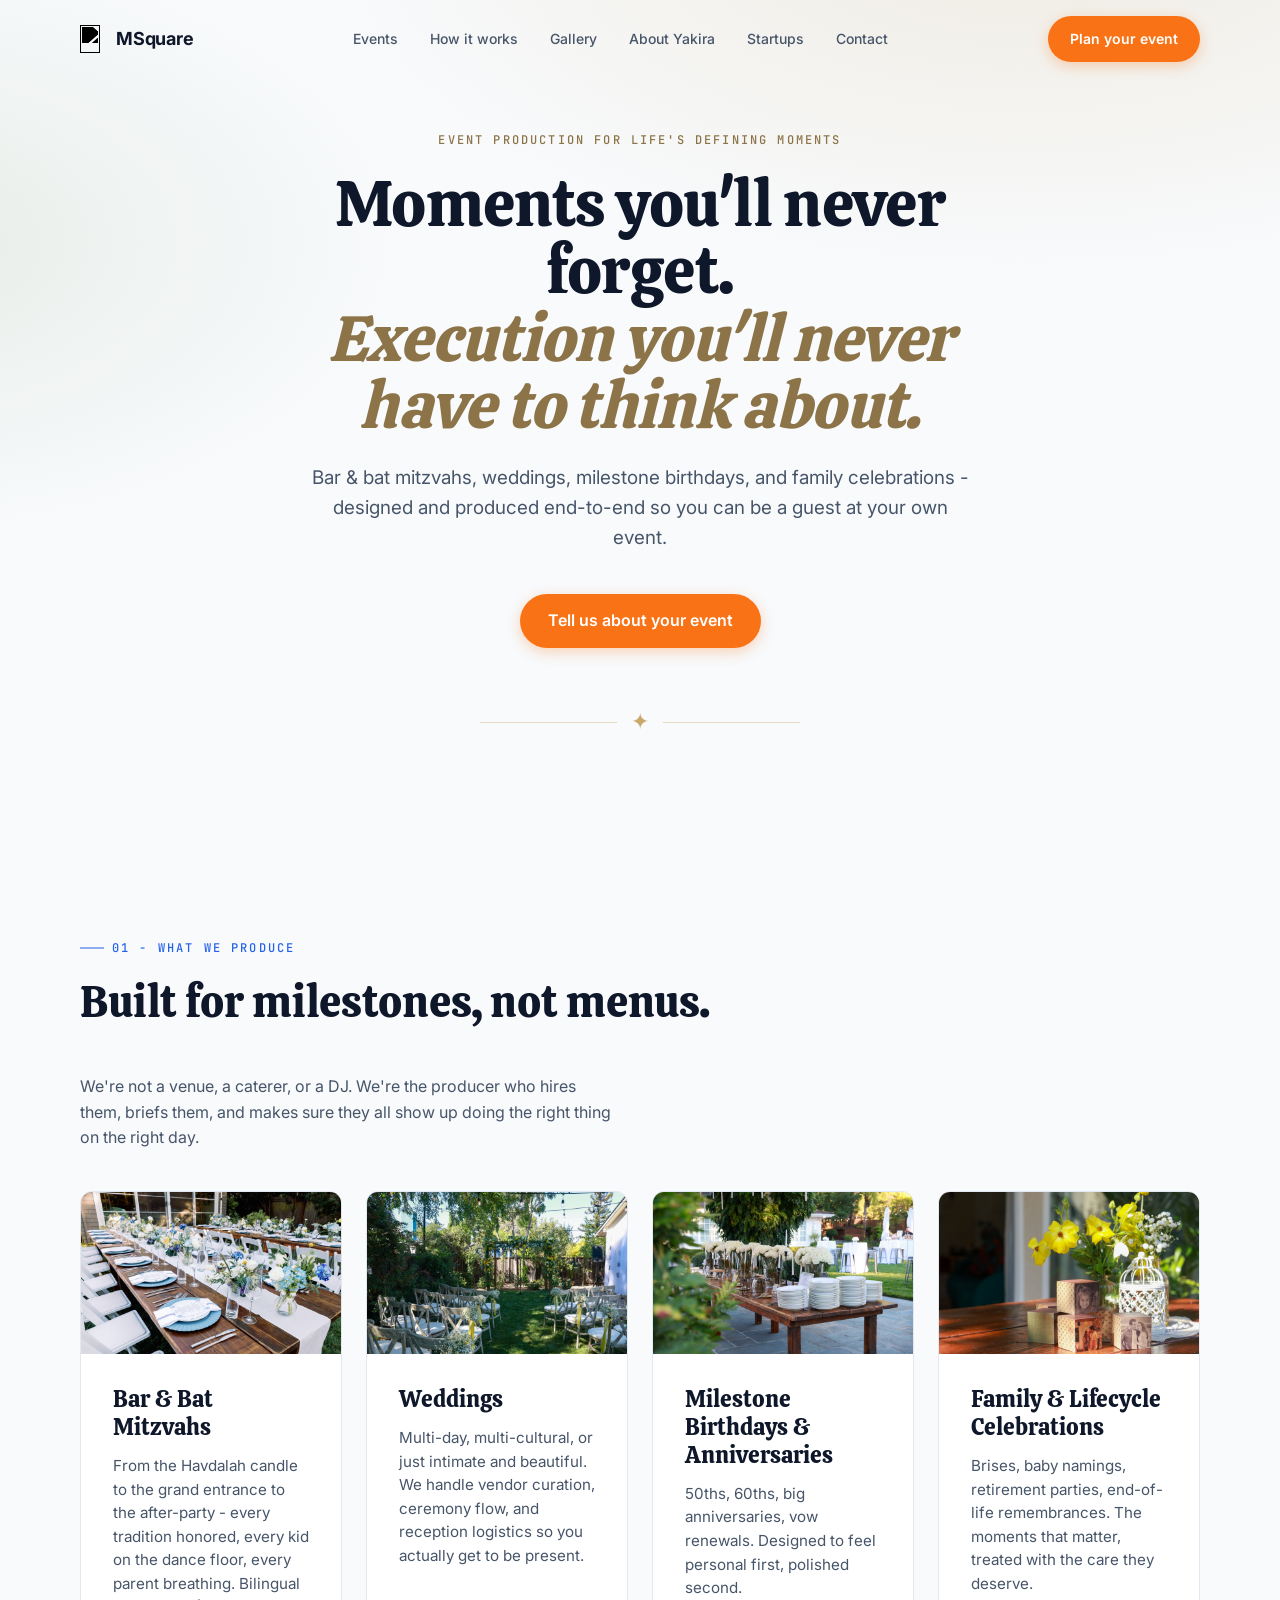
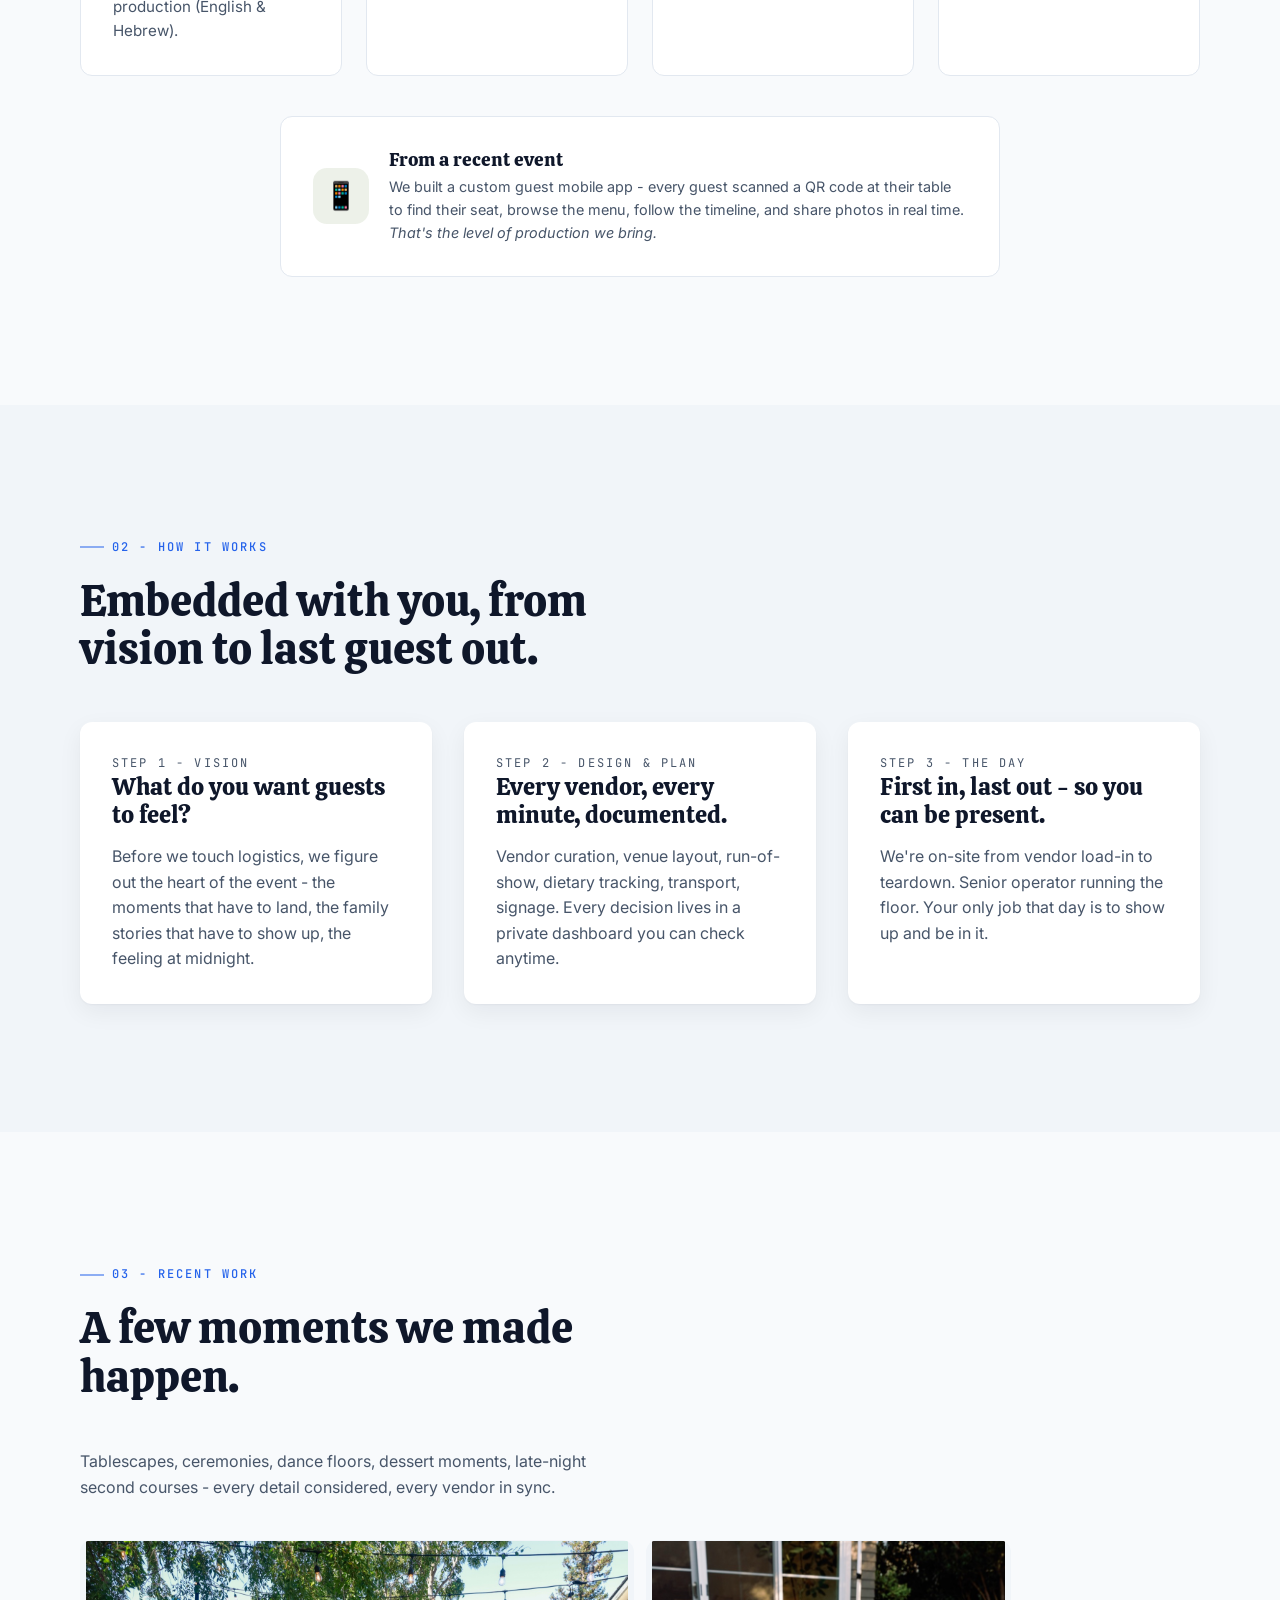
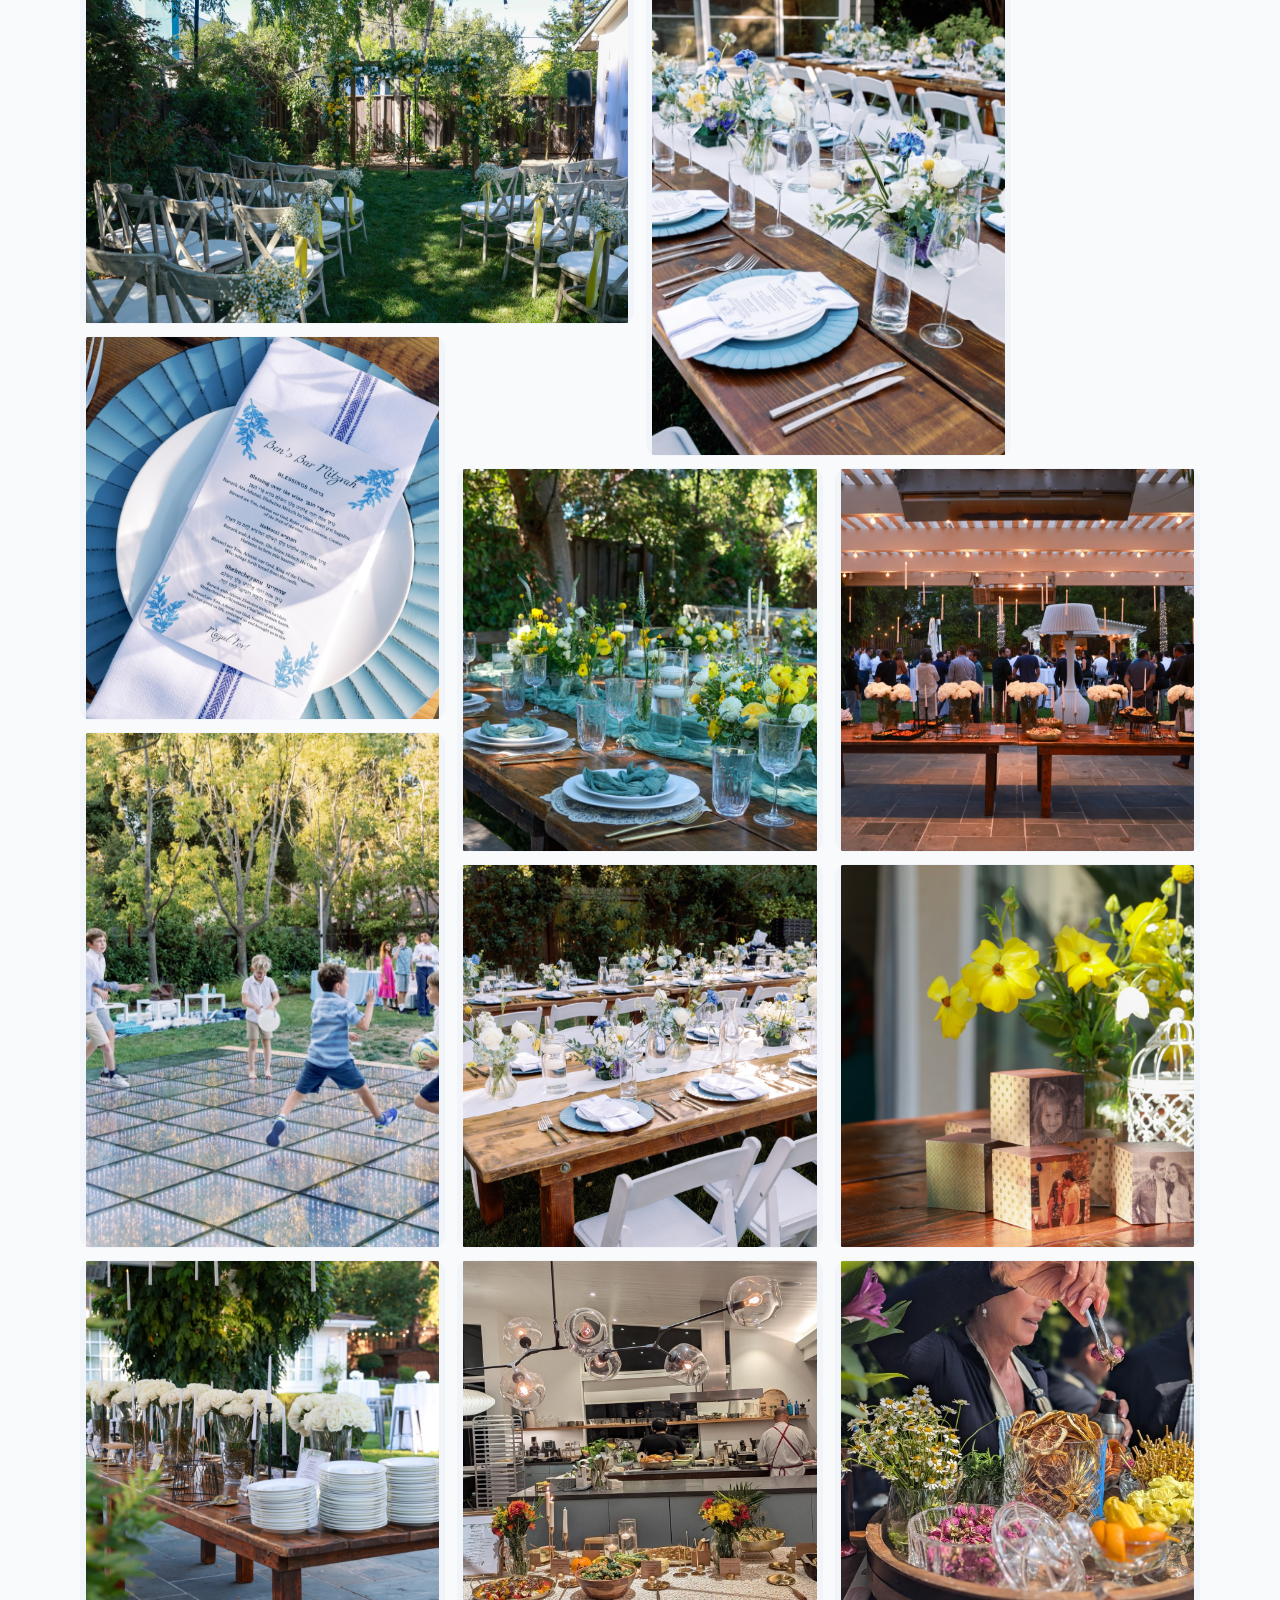
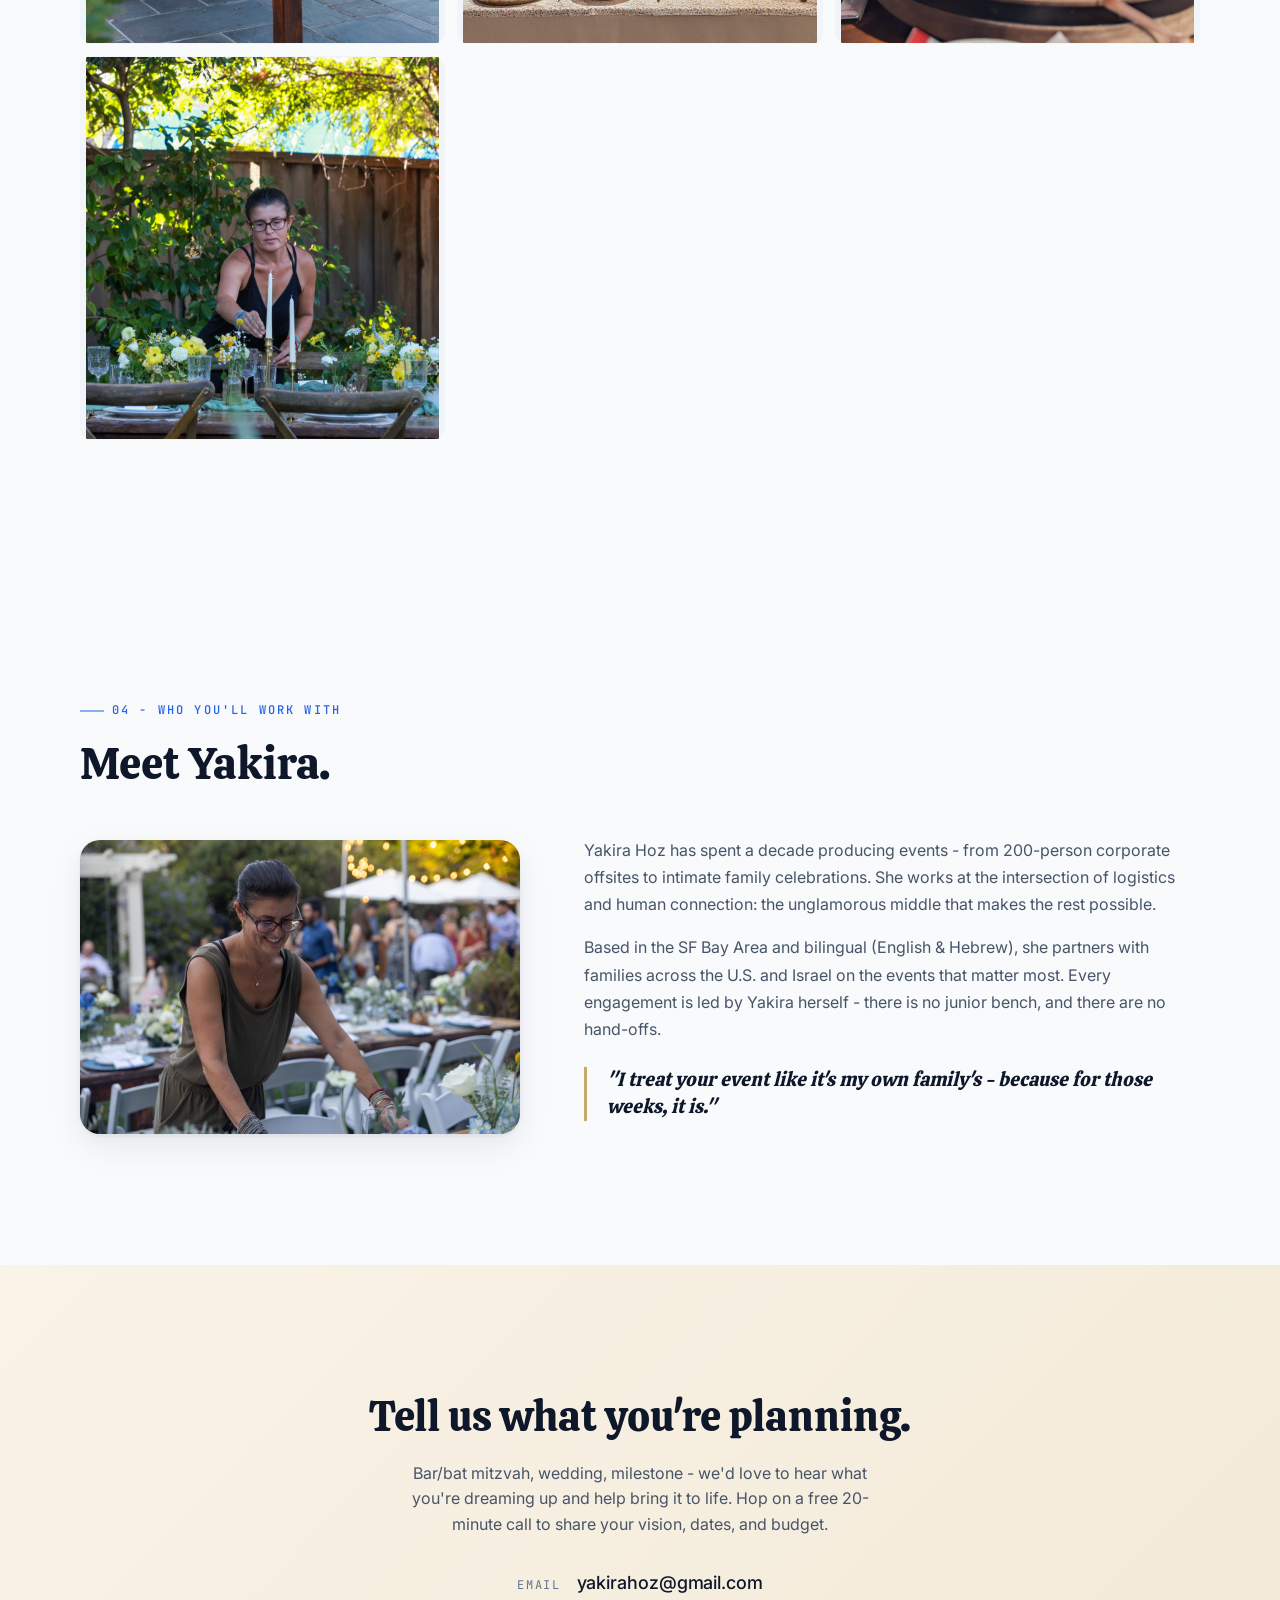
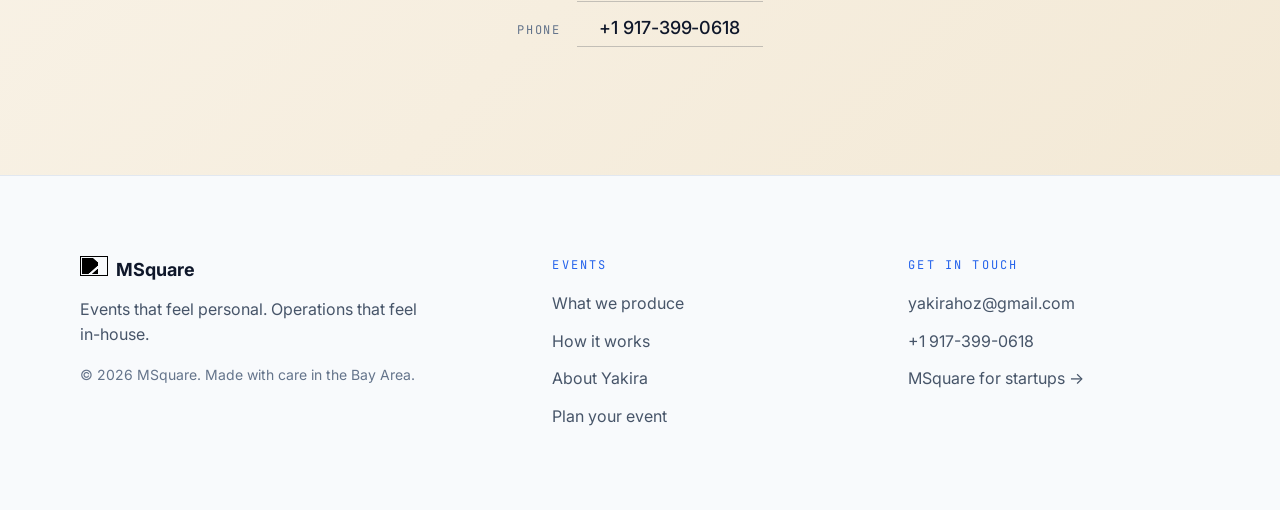
==== commit 39bf847c: "Events page copy: rewrite hero + drop name from recent-event callout - Hero: "The day you'll remembe" ====
--- a/events/index.html
+++ b/events/index.html
@@ -527,8 +527,8 @@
         <p class="eyebrow">EVENT PRODUCTION FOR LIFE'S DEFINING MOMENTS</p>
 
         <h1 id="events-hero-title">
-          The day you'll remember.<br>
-          <em>We make sure it runs.</em>
+          Moments you'll never forget.<br>
+          <em>Execution you'll never have to think about.</em>
         </h1>
 
         <p class="lead">
@@ -631,10 +631,10 @@
           <div>
             <h4>From a recent event</h4>
             <p>
-              For Ellie's bat mitzvah we built a custom guest mobile app - every guest
-              scanned a QR code at their table to find their seat, browse the menu,
-              follow the timeline, and share photos in real time. <em>That's the
-              level of production we bring.</em>
+              We built a custom guest mobile app - every guest scanned a QR code
+              at their table to find their seat, browse the menu, follow the
+              timeline, and share photos in real time. <em>That's the level of
+              production we bring.</em>
             </p>
           </div>
         </div>
